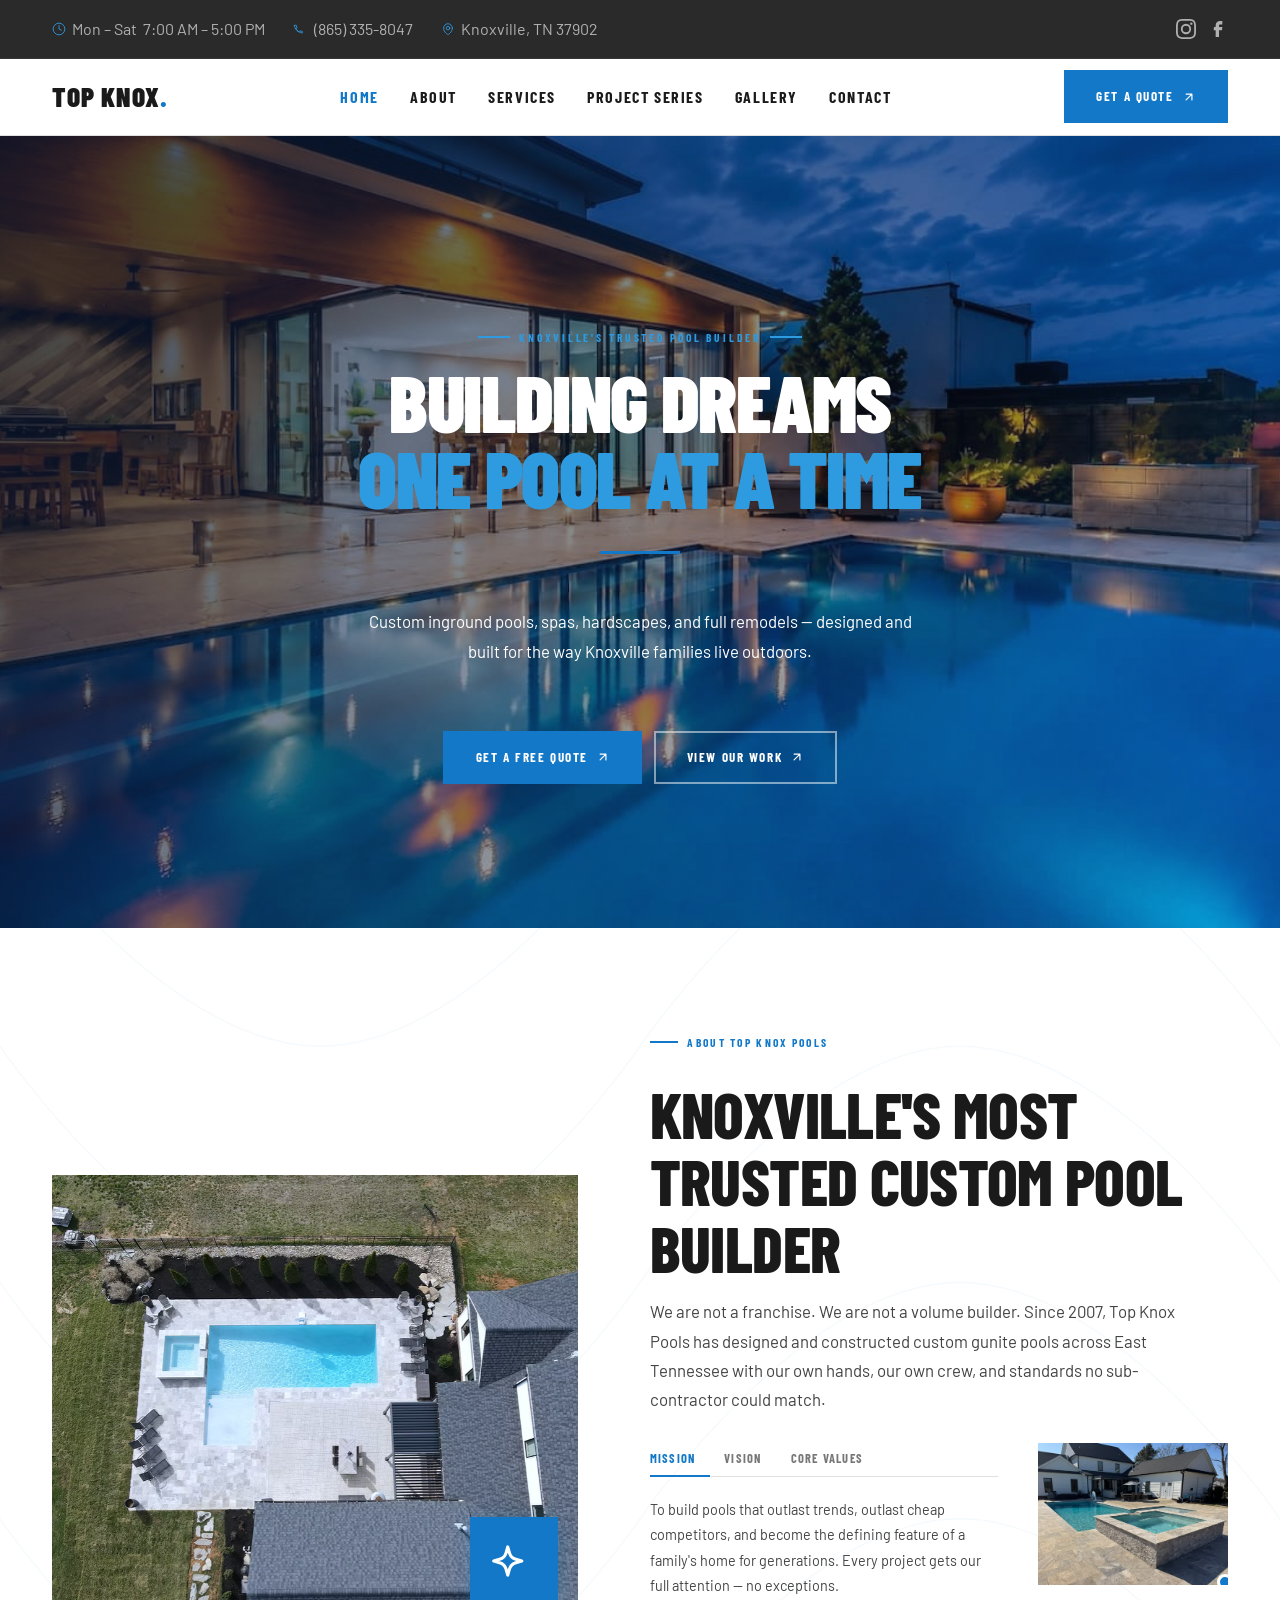
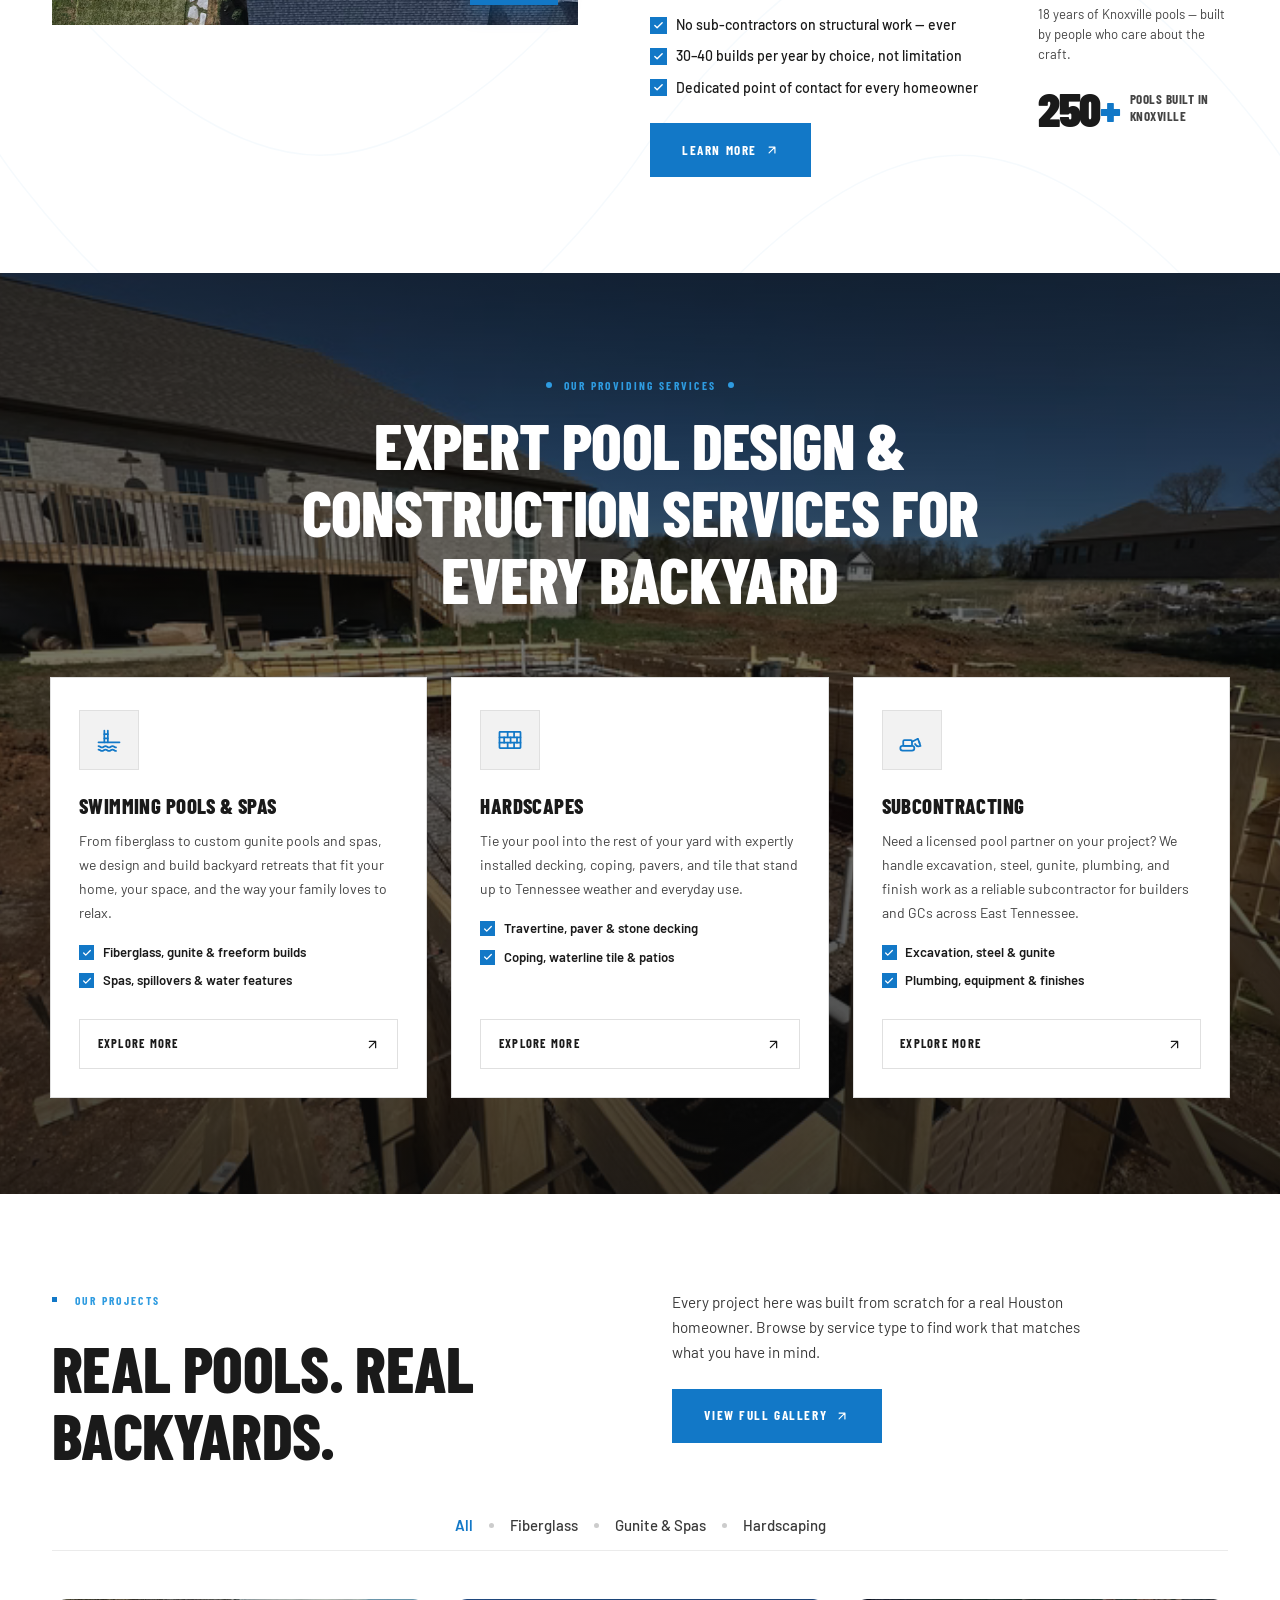
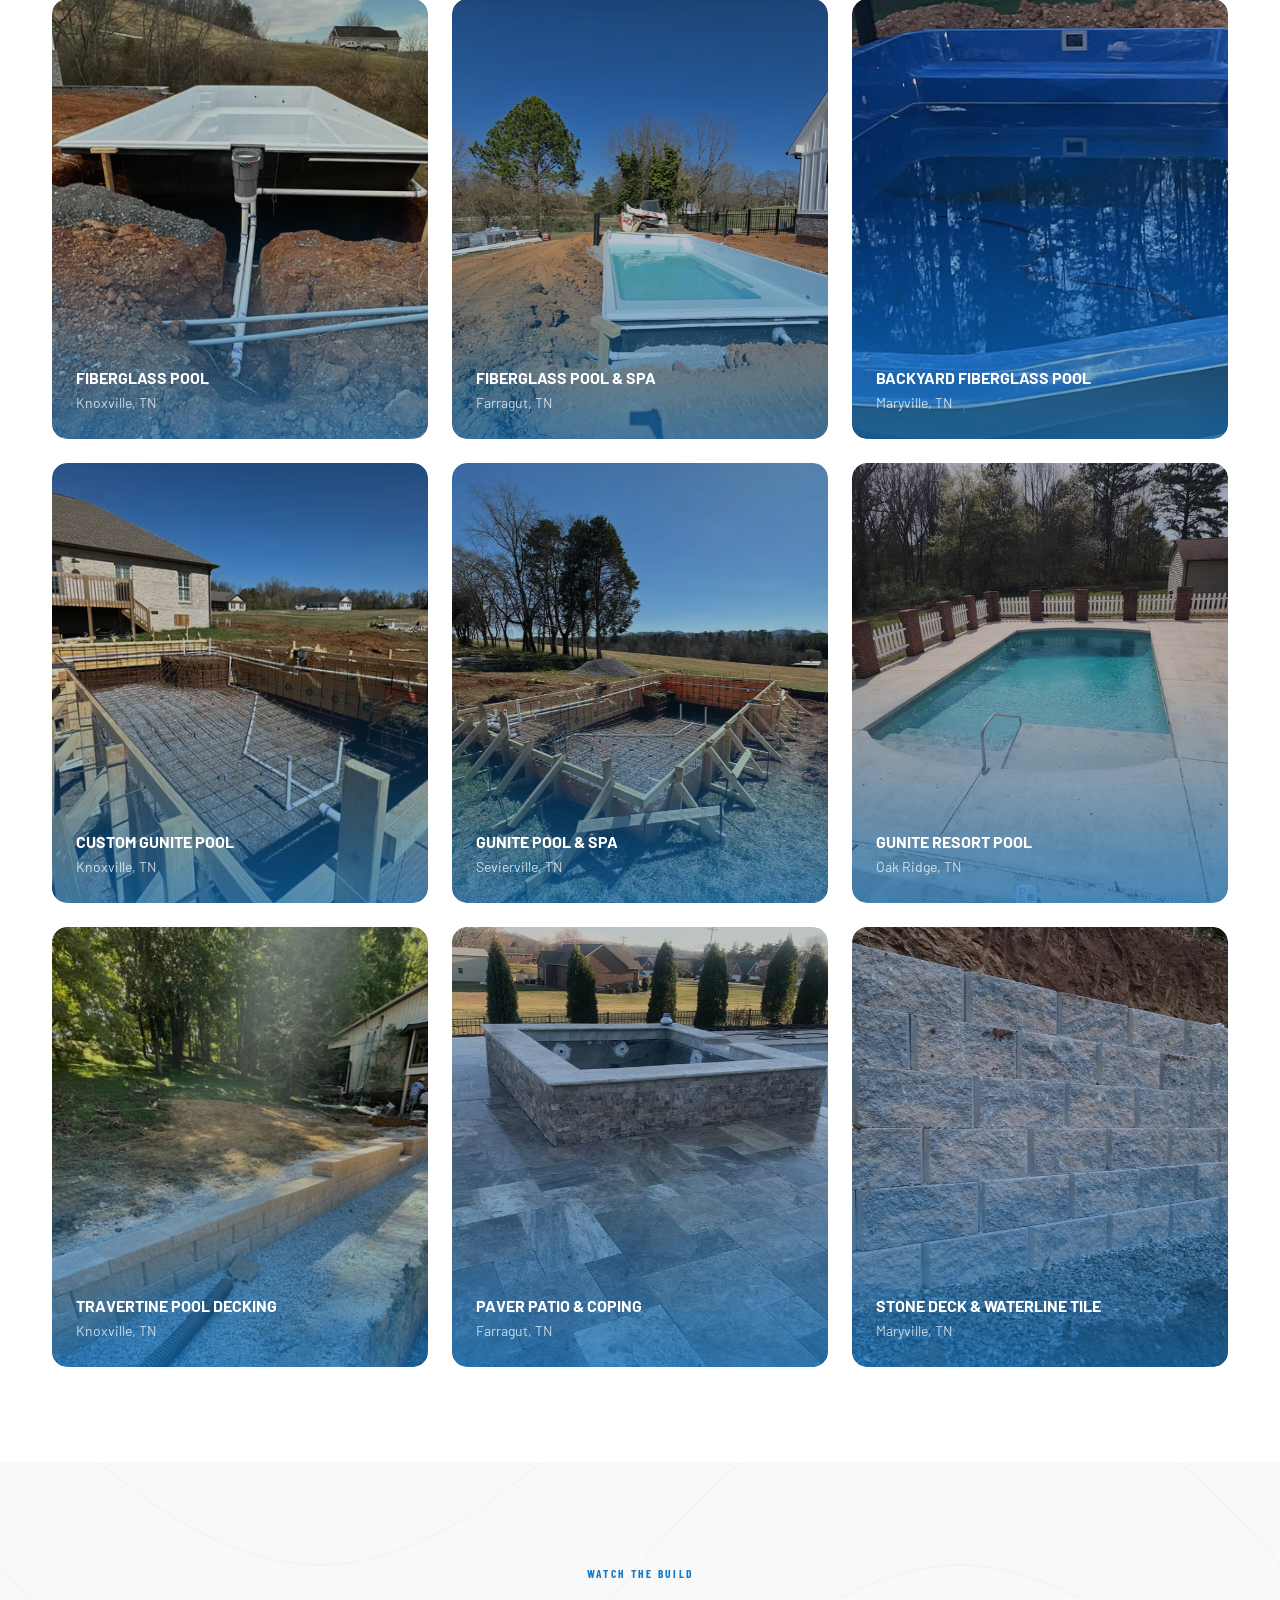
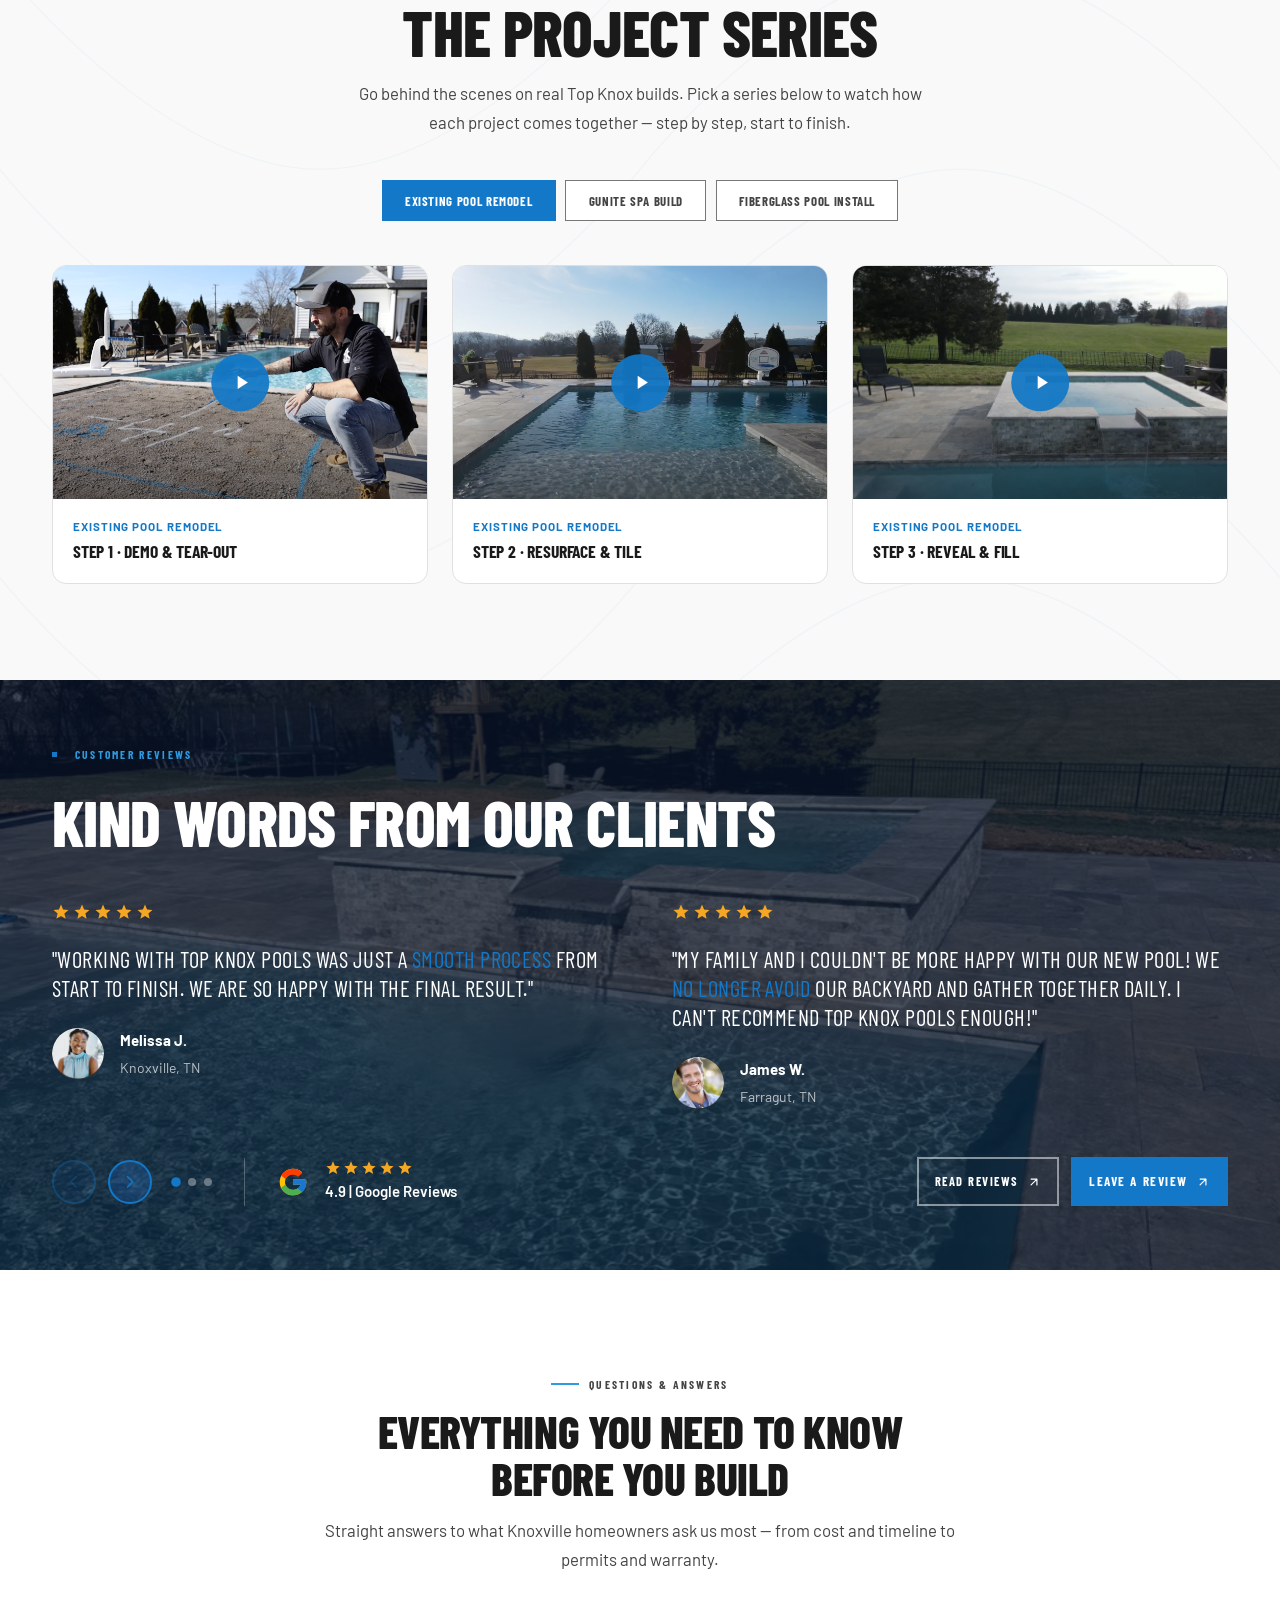
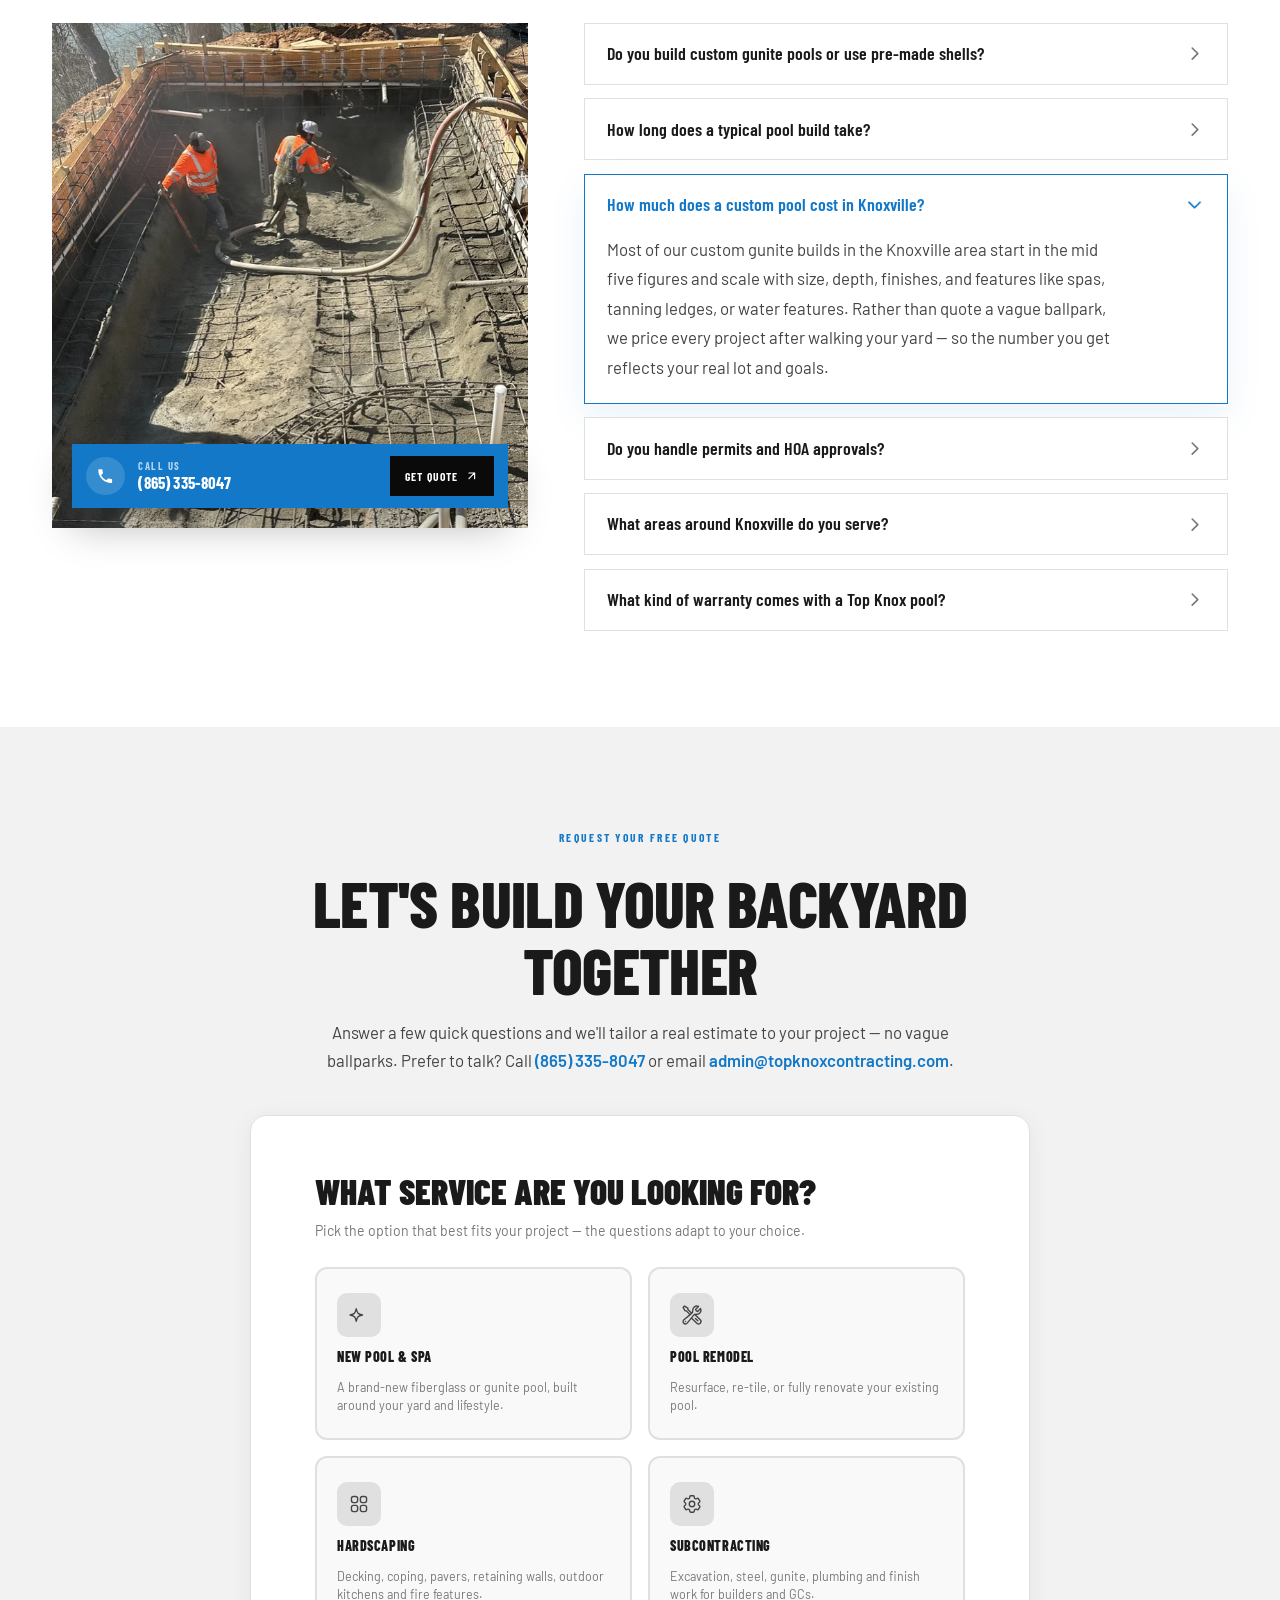
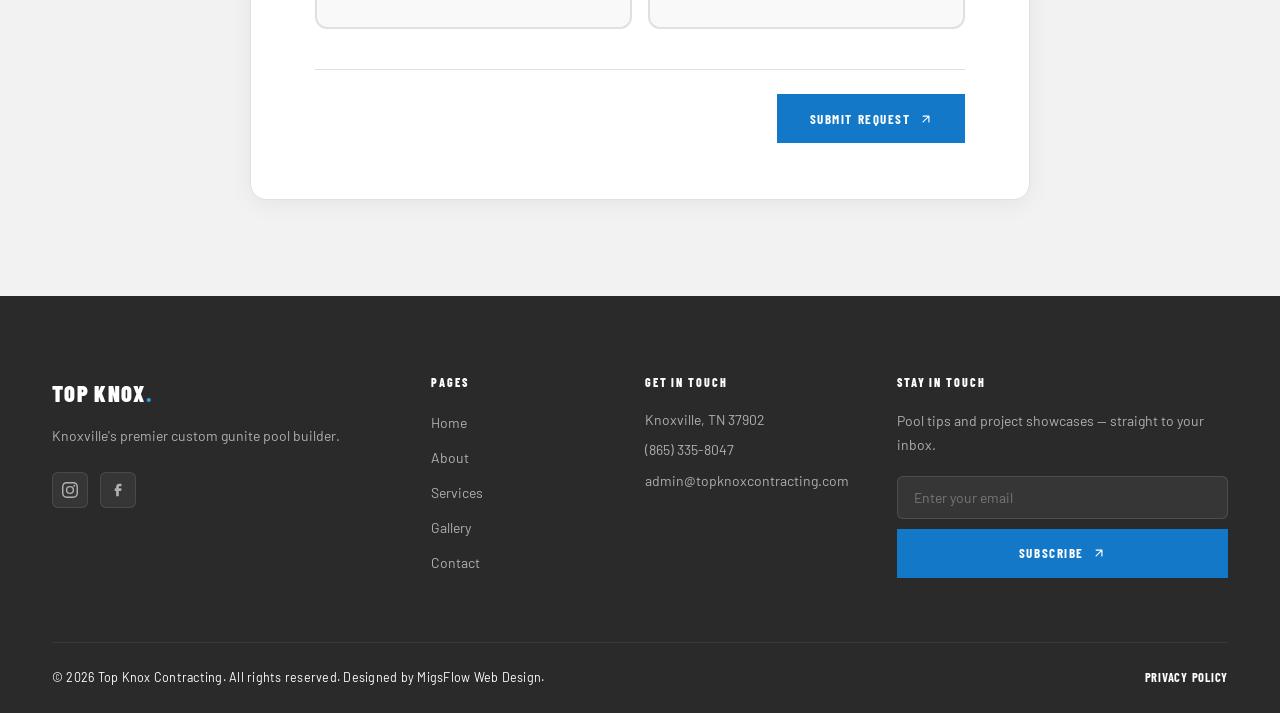
==== index.html @ d7be4d64 "Initial commit" ====
<!DOCTYPE html>
<html lang="en">
<head>
  <meta charset="UTF-8">
  <meta name="viewport" content="width=device-width, initial-scale=1.0">
  <meta name="description" content="Top Knox Pools — Knoxville's premier custom gunite pool builder. 18+ years building luxury custom pools across East Tennessee.">
  <title>Top Knox Pools | Knoxville's Custom Pool Builder</title>

  <!-- Preload critical fonts -->
  <link rel="preconnect" href="https://fonts.googleapis.com">
  <link rel="preconnect" href="https://fonts.gstatic.com" crossorigin>

  <!-- Preload hero background image (above fold — never lazy load) -->
  <link rel="preload" as="image"
        href="images/home/jpg/home-hero-m.jpeg"
        media="(max-width: 767px)">
  <link rel="preload" as="image"
        href="images/home/jpg/home-hero-d.jpeg"
        media="(min-width: 768px)">

  <!-- CSS load order: tokens → components → page styles -->
  <link rel="stylesheet" href="global.css">
  <link rel="stylesheet" href="nav-hero.css">
  <link rel="stylesheet" href="css/graft.css">
  <link rel="stylesheet" href="css/quote.css">
</head>
<body>

  <!-- =====================================================================
     TOPBAR
     Dark grey strip — hours / phone / address / socials
     Hidden on mobile, shown at 1024px+
  ====================================================================== -->
  <div id="topbar">
    <div class="container topbar-inner">

      <div class="topbar-info">

        <!-- Hours -->
        <span class="topbar-item">
          <svg xmlns="http://www.w3.org/2000/svg" fill="none" viewBox="0 0 24 24"
               stroke="currentColor" aria-hidden="true">
            <circle cx="12" cy="12" r="10" stroke-width="1.5"/>
            <path stroke-linecap="round" stroke-linejoin="round"
                  stroke-width="1.5" d="M12 6v6l4 2"/>
          </svg>
          Mon – Sat &nbsp;7:00 AM – 5:00 PM
        </span>

        <!-- Phone -->
        <span class="topbar-item">
          <svg xmlns="http://www.w3.org/2000/svg" fill="none" viewBox="0 0 24 24"
               stroke="currentColor" aria-hidden="true">
            <path stroke-linecap="round" stroke-linejoin="round" stroke-width="1.5"
              d="M2.25 6.338c0-.414.336-.75.75-.75h2.25a.75.75 0 0 1 .743.647l.63 4.2a.75.75 0 0 1-.44.813l-1.27.508a11.25 11.25 0 0 0 5.38 5.38l.508-1.27a.75.75 0 0 1 .814-.44l4.2.63a.75.75 0 0 1 .647.743V18a.75.75 0 0 1-.75.75C9.716 18.75 2.25 11.284 2.25 6.338Z"/>
          </svg>
          <a href="tel:+18653358047">(865) 335-8047</a>
        </span>

        <!-- Address -->
        <span class="topbar-item">
          <svg xmlns="http://www.w3.org/2000/svg" fill="none" viewBox="0 0 24 24"
               stroke="currentColor" aria-hidden="true">
            <path stroke-linecap="round" stroke-linejoin="round" stroke-width="1.5"
              d="M15 10.5a3 3 0 1 1-6 0 3 3 0 0 1 6 0Z"/>
            <path stroke-linecap="round" stroke-linejoin="round" stroke-width="1.5"
              d="M19.5 10.5c0 7.142-7.5 11.25-7.5 11.25S4.5 17.642 4.5 10.5a7.5 7.5 0 1 1 15 0Z"/>
          </svg>
          <a href="https://maps.google.com" target="_blank" rel="noopener">
            Knoxville, TN 37902
          </a>
        </span>

      </div>

      <!-- Social icons -->
      <div class="topbar-social">
        <a href="https://www.instagram.com/topknoxpools/" target="_blank" rel="noopener" aria-label="Instagram">
          <svg xmlns="http://www.w3.org/2000/svg" viewBox="0 0 24 24" fill="currentColor" aria-hidden="true">
            <path d="M12 2.163c3.204 0 3.584.012 4.85.07 3.252.148 4.771 1.691 4.919 4.919.058 1.265.069 1.645.069 4.849 0 3.205-.012 3.584-.069 4.849-.149 3.225-1.664 4.771-4.919 4.919-1.266.058-1.644.07-4.85.07-3.204 0-3.584-.012-4.849-.07-3.26-.149-4.771-1.699-4.919-4.92-.058-1.265-.07-1.644-.07-4.849 0-3.204.013-3.583.07-4.849.149-3.227 1.664-4.771 4.919-4.919 1.266-.057 1.645-.069 4.849-.069zM12 0C8.741 0 8.333.014 7.053.072 2.695.272.273 2.69.073 7.052.014 8.333 0 8.741 0 12c0 3.259.014 3.668.072 4.948.2 4.358 2.618 6.78 6.98 6.98C8.333 23.986 8.741 24 12 24c3.259 0 3.668-.014 4.948-.072 4.354-.2 6.782-2.618 6.979-6.98.059-1.28.073-1.689.073-4.948 0-3.259-.014-3.667-.072-4.947-.196-4.354-2.617-6.78-6.979-6.98C15.668.014 15.259 0 12 0zm0 5.838a6.162 6.162 0 100 12.324 6.162 6.162 0 000-12.324zM12 16a4 4 0 110-8 4 4 0 010 8zm6.406-11.845a1.44 1.44 0 100 2.881 1.44 1.44 0 000-2.881z"/>
          </svg>
        </a>
        <a href="https://www.facebook.com/people/Top-Knox-Pools/61563503467135/" target="_blank" rel="noopener" aria-label="Facebook">
          <svg xmlns="http://www.w3.org/2000/svg" viewBox="0 0 24 24" fill="currentColor" aria-hidden="true">
            <path d="M9.198 21.5h4v-8.01h3.604l.396-3.98h-4V7.5a1 1 0 0 1 1-1h3v-4h-3a5 5 0 0 0-5 5v2.01h-2l-.396 3.98h2.396v8.01Z"/>
          </svg>
        </a>
      </div>

    </div>
  </div>
  <!-- /TOPBAR -->


  <!-- =====================================================================
     NAVBAR
     White background, sticky, dark text, maroon accents
  ====================================================================== -->
  <header id="navbar">
    <div class="container nav-inner">

      <!-- Logo -->
      <a href="#hero" class="nav-logo" aria-label="Top Knox Pools — Home">
        TOP KNOX<span>.</span>
      </a>

      <!-- Desktop nav links -->
      <nav aria-label="Main navigation">
        <ul class="nav-links">

          <li><a href="#hero" class="is-active">Home</a></li>
          <li><a href="#about">About</a></li>
          <li><a href="#services">Services</a></li>
          <li><a href="#project-series">Project Series</a></li>
          <li><a href="html/gallery.html">Gallery</a></li>
          <li><a href="html/contact.html">Contact</a></li>

        </ul>
      </nav>

      <!-- Desktop CTA -->
      <div class="nav-cta">
        <a href="#quote" class="btn-primary">
          Get a Quote
          <svg class="btn-icon" xmlns="http://www.w3.org/2000/svg" fill="none"
               viewBox="0 0 24 24" stroke="currentColor" aria-hidden="true">
            <path stroke-linecap="round" stroke-linejoin="round"
                  stroke-width="2" d="M7 17L17 7M17 7H7M17 7v10"/>
          </svg>
        </a>
      </div>

      <!-- Hamburger (mobile only) -->
      <button class="nav-hamburger" aria-expanded="false"
              aria-label="Open navigation menu" aria-controls="mobile-drawer">
        <span></span>
        <span></span>
        <span></span>
      </button>

      <!-- Mobile dropdown menu -->
      <nav class="nav-drawer" id="mobile-drawer" aria-label="Mobile navigation">
        <ul>
          <li><a href="#hero" class="is-active">Home</a></li>
          <li><a href="#about">About</a></li>
          <li><a href="#services">Services</a></li>
          <li><a href="#project-series">Project Series</a></li>
          <li><a href="html/gallery.html">Gallery</a></li>
          <li><a href="html/contact.html">Contact</a></li>
        </ul>

        <div class="nav-drawer-cta">
          <a href="#quote" class="btn-primary">
            Get a Quote
            <svg class="btn-icon" xmlns="http://www.w3.org/2000/svg" fill="none"
                 viewBox="0 0 24 24" stroke="currentColor" aria-hidden="true">
              <path stroke-linecap="round" stroke-linejoin="round"
                    stroke-width="2" d="M7 17L17 7M17 7H7M17 7v10"/>
            </svg>
          </a>
        </div>

      </nav>

    </div>
  </header>

  <!-- Overlay behind mobile drawer -->
  <div class="nav-overlay" aria-hidden="true"></div>
  <!-- /NAVBAR -->


  <!-- =====================================================================
     HERO SECTION
     Full-width background image, dark overlay
     Eyebrow → H1 → divider → body → buttons → badges
     Service cards floating bottom-right (desktop)
  ====================================================================== -->
  <section id="hero">

    <!-- Background video (muted, autoplay, loop). Swap the src below
         with Top Knox's own video link when ready. -->
    <video
      class="hero-video"
      autoplay muted loop playsinline preload="auto"
      poster="images/home/jpg/home-hero-d.jpeg">
      <!-- ▼▼▼  TOP KNOX HERO VIDEO — swap this one line  ▼▼▼ -->
      <source src="videos/gunite-spa-3.mp4" type="video/mp4">
      <!-- ▲▲▲ -->
    </video>

    <!-- Dark gradient overlay -->
    <div class="hero-overlay" aria-hidden="true"></div>

    <div class="container hero-inner">

      <!-- Centered text + centered buttons -->
      <div class="hero-content reveal fade-up">

        <p class="hero-eyebrow">Knoxville's Trusted Pool Builder</p>

        <h1 class="hero-heading">
          Building Dreams<br>
          <span class="accent">One Pool At A Time</span>
        </h1>

        <div class="hero-divider" aria-hidden="true"></div>

        <p class="hero-body">
          Custom inground pools, spas, hardscapes, and full remodels —
          designed and built for the way Knoxville families live outdoors.
        </p>

        <div class="hero-btns">
          <a href="#quote" class="btn-primary">
            Get a Free Quote
            <svg class="btn-icon" xmlns="http://www.w3.org/2000/svg" fill="none"
                 viewBox="0 0 24 24" stroke="currentColor" aria-hidden="true">
              <path stroke-linecap="round" stroke-linejoin="round"
                    stroke-width="2" d="M7 17L17 7M17 7H7M17 7v10"/>
            </svg>
          </a>
          <a href="#projects" class="btn-ghost-white">
            View Our Work
            <svg class="btn-icon" xmlns="http://www.w3.org/2000/svg" fill="none"
                 viewBox="0 0 24 24" stroke="currentColor" aria-hidden="true">
              <path stroke-linecap="round" stroke-linejoin="round"
                    stroke-width="2" d="M7 17L17 7M17 7H7M17 7v10"/>
            </svg>
          </a>
        </div>

      </div>
      <!-- /hero-content -->

    </div>
    <!-- /hero-inner -->

  </section>
  <!-- /HERO -->


  <!-- =====================================================================
     ABOUT SECTION
     Big image left | right column: eyebrow/h2/body/tab-row
     Tab row: tabs+checklist+btn LEFT | secondary image+stat RIGHT
  ====================================================================== -->
  <section id="about" class="section-padding">

    <!-- Decorative flowing-line background — just the lines, scales with the section -->
    <svg class="wave-lines" xmlns="http://www.w3.org/2000/svg" viewBox="0 0 1000 120" preserveAspectRatio="none" aria-hidden="true">
      <g fill="none">
        <path d="M-500 75c0 0 125-30 250-30S0 75 0 75s125 30 250 30s250-30 250-30s125-30 250-30s250 30 250 30s125 30 250 30s250-30 250-30"/>
        <path d="M-500 45c0 0 125-30 250-30S0 45 0 45s125 30 250 30s250-30 250-30s125-30 250-30s250 30 250 30s125 30 250 30s250-30 250-30"/>
        <path d="M-500 105c0 0 125-30 250-30S0 105 0 105s125 30 250 30s250-30 250-30s125-30 250-30s250 30 250 30s125 30 250 30s250-30 250-30"/>
        <path d="M-500 15c0 0 125-30 250-30S0 15 0 15s125 30 250 30s250-30 250-30s125-30 250-30s250 30 250 30s125 30 250 30s250-30 250-30"/>
        <path d="M-500-15c0 0 125-30 250-30S0-15 0-15s125 30 250 30s250-30 250-30s125-30 250-30s250 30 250 30s125 30 250 30s250-30 250-30"/>
        <path d="M-500 135c0 0 125-30 250-30S0 135 0 135s125 30 250 30s250-30 250-30s125-30 250-30s250 30 250 30s125 30 250 30s250-30 250-30"/>
      </g>
    </svg>

    <div class="container about-inner">

      <!-- ── Left: big image + badge ── -->
      <div class="about-img-col reveal fade-right">
        <picture>
          <source media="(max-width: 767px)"
                  srcset="images/gunite/gunite-img-10.png" type="image/png">
          <source media="(min-width: 768px)"
                  srcset="images/gunite/gunite-img-10.png" type="image/jpeg">
          <img
            class="about-img-main"
            src="images/gunite/gunite-img-10.png"
            alt="Top Knox Pools crew reviewing blueprints on a job site"
            width="600"
            height="450"
            loading="lazy"
            decoding="async">
        </picture>

        <!-- Maroon badge overlay bottom-right -->
        <div class="about-img-badge" aria-hidden="true">
          <svg xmlns="http://www.w3.org/2000/svg" fill="none"
               viewBox="0 0 24 24" stroke="currentColor">
            <path stroke-linecap="round" stroke-linejoin="round" stroke-width="1.5"
              d="M9.813 15.904L9 18.75l-.813-2.846a4.5 4.5 0 00-3.09-3.09L2.25 12l2.846-.813a4.5
              4.5 0 003.09-3.09L9 5.25l.813 2.846a4.5 4.5 0 003.09 3.09L15.75 12l-2.846.813a4.5
              4.5 0 00-3.09 3.09z"/>
          </svg>
        </div>
      </div>

      <!-- ── Right: all content ── -->
      <div class="about-content reveal fade-left">

        <p class="eyebrow">About Top Knox Pools</p>
        <h2>Knoxville's Most Trusted Custom Pool Builder</h2>
        <p>
          We are not a franchise. We are not a volume builder. Since 2007,
          Top Knox Pools has designed and constructed custom gunite pools
          across East Tennessee with our own hands, our own crew, and
          standards no sub-contractor could match.
        </p>

        <!-- ── Tab row: left col = tabs/content/btn | right col = image+stat ── -->
        <div class="about-tab-row">

          <!-- Left: tabs + panel content + button -->
          <div class="about-tab-col">

            <!-- Tab buttons -->
            <div class="about-tabs" role="tablist" aria-label="About sections">
              <button class="about-tab-btn is-active"
                      role="tab" aria-selected="true"
                      aria-controls="tab-mission" id="btn-mission"
                      data-tab="mission">Mission</button>
              <button class="about-tab-btn"
                      role="tab" aria-selected="false"
                      aria-controls="tab-vision" id="btn-vision"
                      data-tab="vision">Vision</button>
              <button class="about-tab-btn"
                      role="tab" aria-selected="false"
                      aria-controls="tab-values" id="btn-values"
                      data-tab="values">Core Values</button>
            </div>

            <!-- Mission panel -->
            <div class="about-tab-panel is-active"
                 id="tab-mission" role="tabpanel" aria-labelledby="btn-mission">
              <p>To build pools that outlast trends, outlast cheap competitors,
                and become the defining feature of a family's home for generations.
                Every project gets our full attention — no exceptions.</p>
              <ul class="about-checklist">
                <li>No sub-contractors on structural work — ever</li>
                <li>30–40 builds per year by choice, not limitation</li>
                <li>Dedicated point of contact for every homeowner</li>
              </ul>
              <a href="#quote" class="btn-primary">
                Learn More
                <svg class="btn-icon" xmlns="http://www.w3.org/2000/svg"
                     fill="none" viewBox="0 0 24 24" stroke="currentColor">
                  <path stroke-linecap="round" stroke-linejoin="round"
                        stroke-width="2" d="M7 17L17 7M17 7H7M17 7v10"/>
                </svg>
              </a>
            </div>

            <!-- Vision panel -->
            <div class="about-tab-panel"
                 id="tab-vision" role="tabpanel" aria-labelledby="btn-vision">
              <p>To be East Tennessee's most respected luxury pool builder —
                not the biggest. We measure success by referrals, not volume.
                A Top Knox pool should speak for itself the moment someone sees it.</p>
              <ul class="about-checklist">
                <li>Premium gunite — built to last 30+ years</li>
                <li>3D design approval before any excavation begins</li>
                <li>Full permit and inspection management, start to finish</li>
              </ul>
              <a href="#quote" class="btn-primary">
                Learn More
                <svg class="btn-icon" xmlns="http://www.w3.org/2000/svg"
                     fill="none" viewBox="0 0 24 24" stroke="currentColor">
                  <path stroke-linecap="round" stroke-linejoin="round"
                        stroke-width="2" d="M7 17L17 7M17 7H7M17 7v10"/>
                </svg>
              </a>
            </div>

            <!-- Core Values panel -->
            <div class="about-tab-panel"
                 id="tab-values" role="tabpanel" aria-labelledby="btn-values">
              <p>Craft over speed. Honesty over sales. Local knowledge over
                corporate playbooks. We hire for character first and skill second —
                because both have to show up on your job site.</p>
              <ul class="about-checklist">
                <li>Radical honesty — we tell you what your site can support</li>
                <li>18 years of Knoxville soil, rock, and climate knowledge</li>
                <li>No pressure, no upselling, no hidden costs</li>
              </ul>
              <a href="#quote" class="btn-primary">
                Learn More
                <svg class="btn-icon" xmlns="http://www.w3.org/2000/svg"
                     fill="none" viewBox="0 0 24 24" stroke="currentColor">
                  <path stroke-linecap="round" stroke-linejoin="round"
                        stroke-width="2" d="M7 17L17 7M17 7H7M17 7v10"/>
                </svg>
              </a>
            </div>

          </div>
          <!-- /about-tab-col -->

          <!-- Right: secondary image + caption + stat -->
          <div class="about-aside-col">

            <div class="about-secondary-img img-zoom">
              <picture>
                <img
                  src="images/gunite/gunite-img-15.png"
                  alt="Top Knox Pools team reviewing plans"
                  width="190"
                  height="145"
                  loading="lazy"
                  decoding="async">
              </picture>
            </div>

            <p class="about-aside-caption">
              18 years of Knoxville pools — built by people who care about the craft.
            </p>

            <div class="about-stat">
              <span class="about-stat-num">250<span>+</span></span>
              <span class="about-stat-label">Pools Built in Knoxville</span>
            </div>

          </div>
          <!-- /about-aside-col -->

        </div>
        <!-- /about-tab-row -->

      </div>
      <!-- /about-content -->

    </div>
  </section>
  <!-- /ABOUT -->


  <!-- =====================================================================
     SERVICES SECTION
     Light grey bg, centered header, 4 cards
     Hover: bg image fades in, icon darkens, button fills maroon
  ====================================================================== -->
  <section id="services" class="section-padding">

    <!-- =========================================================
         BACKGROUND VIDEO
         To use your own video, change ONLY the src below.
           • Local file:  src="videos/services-bg.mp4"
           • Hosted link: src="https://your-cdn.com/services-bg.mp4"
         The poster image shows instantly and stays visible until
         the video loads (or if it fails / is removed), so the
         section never looks broken.
    ========================================================== -->
    <div class="services-bg" aria-hidden="true">
      <video
        class="services-bg-video"
        autoplay muted loop playsinline preload="auto"
        poster="images/gunite/gunite-img-1.png">
        <!-- ▼▼▼  YOUR VIDEO GOES HERE — swap this one line  ▼▼▼ -->
        <source src="videos/services-bg.mp4" type="video/mp4">
        <!-- ▲▲▲  (optional 2nd line for a .webm version)    ▲▲▲ -->
      </video>
      <div class="services-bg-overlay"></div>
    </div>

    <div class="container">

      <!-- Header -->
      <div class="services-header reveal fade-up">
        <p class="eyebrow">Our Providing Services</p>
        <h2>Expert Pool Design &amp; Construction Services For Every Backyard</h2>
      </div>

      <!-- Cards grid -->
      <div class="services-grid services-grid-3">

        <!-- Card 1: Swimming Pools & Spas -->
        <div class="service-card reveal fade-up delay-1">

          <!-- Bg image — fades in on hover -->
          <div class="service-card-bg" aria-hidden="true">
            <picture>
              <img src="images/home/jpg/services-custom-d.jpeg"
                   alt=""
                   width="400" height="500"
                   loading="lazy" decoding="async">
            </picture>
          </div>

          <div class="service-card-inner">
            <!-- Icon: pool + ladder + water -->
            <div class="service-icon-box">
              <svg xmlns="http://www.w3.org/2000/svg" fill="none"
                   viewBox="0 0 24 24" stroke="currentColor"
                   stroke-linecap="round" stroke-linejoin="round" stroke-width="1.5">
                <path d="M8 4v10"/>
                <path d="M11 4v10"/>
                <path d="M8 7h3"/>
                <path d="M8 10.5h3"/>
                <path d="M3 14h18"/>
                <path d="M3 17.2c1.5 0 1.5 1.2 3 1.2s1.5-1.2 3-1.2 1.5 1.2 3 1.2 1.5-1.2 3-1.2 1.5 1.2 3 1.2"/>
                <path d="M3 20.2c1.5 0 1.5 1.2 3 1.2s1.5-1.2 3-1.2 1.5 1.2 3 1.2 1.5-1.2 3-1.2 1.5 1.2 3 1.2"/>
              </svg>
            </div>
            <h3 class="service-card-title">Swimming Pools &amp; Spas</h3>
            <p class="service-card-body">From fiberglass to custom gunite pools and spas, we design and build backyard retreats that fit your home, your space, and the way your family loves to relax.</p>
            <ul class="service-checklist">
              <li>Fiberglass, gunite &amp; freeform builds</li>
              <li>Spas, spillovers &amp; water features</li>
            </ul>
            <a href="#quote" class="service-card-btn">
              Explore More
              <svg xmlns="http://www.w3.org/2000/svg" fill="none"
                   viewBox="0 0 24 24" stroke="currentColor" aria-hidden="true">
                <path stroke-linecap="round" stroke-linejoin="round"
                      stroke-width="2" d="M7 17L17 7M17 7H7M17 7v10"/>
              </svg>
            </a>
          </div>
        </div>

        <!-- Card 2: Hardscapes -->
        <div class="service-card reveal fade-up delay-2">

          <div class="service-card-bg" aria-hidden="true">
            <picture>
              <img src="images/home/jpg/services-renovation-d.jpeg"
                   alt=""
                   width="400" height="500"
                   loading="lazy" decoding="async">
            </picture>
          </div>

          <div class="service-card-inner">
            <!-- Icon: brick wall -->
            <div class="service-icon-box">
              <svg xmlns="http://www.w3.org/2000/svg" fill="none"
                   viewBox="0 0 24 24" stroke="currentColor"
                   stroke-linecap="round" stroke-linejoin="round" stroke-width="1.5">
                <rect x="3" y="5" width="18" height="14" rx="0.5"/>
                <path d="M3 9.7h18"/>
                <path d="M3 14.3h18"/>
                <path d="M10 5v4.7"/>
                <path d="M15.5 5v4.7"/>
                <path d="M7 9.7v4.6"/>
                <path d="M12.5 9.7v4.6"/>
                <path d="M18 9.7v4.6"/>
                <path d="M10 14.3V19"/>
                <path d="M15.5 14.3V19"/>
              </svg>
            </div>
            <h3 class="service-card-title">Hardscapes</h3>
            <p class="service-card-body">Tie your pool into the rest of your yard with expertly installed decking, coping, pavers, and tile that stand up to Tennessee weather and everyday use.</p>
            <ul class="service-checklist">
              <li>Travertine, paver &amp; stone decking</li>
              <li>Coping, waterline tile &amp; patios</li>
            </ul>
            <a href="#quote" class="service-card-btn">
              Explore More
              <svg xmlns="http://www.w3.org/2000/svg" fill="none"
                   viewBox="0 0 24 24" stroke="currentColor" aria-hidden="true">
                <path stroke-linecap="round" stroke-linejoin="round"
                      stroke-width="2" d="M7 17L17 7M17 7H7M17 7v10"/>
              </svg>
            </a>
          </div>
        </div>

        <!-- Card 3: Subcontracting -->
        <div class="service-card reveal fade-up delay-3">

          <div class="service-card-bg" aria-hidden="true">
            <picture>
              <img src="images/home/jpg/services-add-ons-d.jpeg"
                   alt=""
                   width="400" height="500"
                   loading="lazy" decoding="async">
            </picture>
          </div>

          <div class="service-card-inner">
            <!-- Icon: excavator -->
            <div class="service-icon-box">
              <svg xmlns="http://www.w3.org/2000/svg" fill="none"
                   viewBox="0 0 24 24" stroke="currentColor"
                   stroke-linecap="round" stroke-linejoin="round" stroke-width="1.5">
                <rect x="2" y="17" width="12" height="4" rx="2"/>
                <rect x="4.5" y="12" width="7.5" height="5" rx="1"/>
                <path d="M12 13.5l5-2.5"/>
                <path d="M17 11l1.6 3.6"/>
                <path d="M14.6 15.4c1 1.8 2.8 2.3 4.7 1.7l-1.1-3"/>
              </svg>
            </div>
            <h3 class="service-card-title">Subcontracting</h3>
            <p class="service-card-body">Need a licensed pool partner on your project? We handle excavation, steel, gunite, plumbing, and finish work as a reliable subcontractor for builders and GCs across East Tennessee.</p>
            <ul class="service-checklist">
              <li>Excavation, steel &amp; gunite</li>
              <li>Plumbing, equipment &amp; finishes</li>
            </ul>
            <a href="#quote" class="service-card-btn">
              Explore More
              <svg xmlns="http://www.w3.org/2000/svg" fill="none"
                   viewBox="0 0 24 24" stroke="currentColor" aria-hidden="true">
                <path stroke-linecap="round" stroke-linejoin="round"
                      stroke-width="2" d="M7 17L17 7M17 7H7M17 7v10"/>
              </svg>
            </a>
          </div>
        </div>

      </div>
      <!-- /services-grid -->

    </div>
  </section>
  <!-- /SERVICES -->


<!-- ==================================================================
   PROJECTS SECTION
   Two-col header, filter tabs, 3-col image grid with lightbox.
=================================================================== -->
<section id="projects" class="section-padding">
  <div class="container">

    <!-- Header row -->
    <div class="projects-header reveal fade-up">
      <div class="projects-header-left">
        <p class="eyebrow projects-eyebrow">Our Projects</p>
        <h2>Real Pools. Real Backyards.</h2>
      </div>
      <div class="projects-header-right">
        <p class="projects-sub">
          Every project here was built from scratch for a real Houston
          homeowner. Browse by service type to find work that matches
          what you have in mind.
        </p>
        <a href="html/gallery.html" class="btn-primary">
          View Full Gallery
          <svg class="btn-icon" xmlns="http://www.w3.org/2000/svg"
               fill="none" viewBox="0 0 24 24" stroke="currentColor" aria-hidden="true">
            <path stroke-linecap="round" stroke-linejoin="round"
                  stroke-width="2" d="M7 17L17 7M17 7H7M17 7v10"/>
          </svg>
        </a>
      </div>
    </div>

    <!-- Filter tabs -->
    <div class="projects-filters reveal fade-up">
      <button class="filter-btn active" data-filter="all">All</button>
      <span class="filter-dot" aria-hidden="true"></span>
      <button class="filter-btn" data-filter="fiberglass">Fiberglass</button>
      <span class="filter-dot" aria-hidden="true"></span>
      <button class="filter-btn" data-filter="gunite">Gunite &amp; Spas</button>
      <span class="filter-dot" aria-hidden="true"></span>
      <button class="filter-btn" data-filter="hardscaping">Hardscaping</button>
    </div>

    <div class="projects-filter-line"></div>

    <!-- Grid + nav buttons -->
    <div class="projects-grid-wrap">

      <!-- Project cards -->
      <div class="projects-grid" id="projectsGrid">

        <div class="project-card" data-category="fiberglass"
             data-img="images/fiberglass/fiberglass-img-1.png"
             data-title="Fiberglass Pool" data-location="Knoxville, TN">
          <picture>
            <img src="images/fiberglass/fiberglass-img-1.png"
                 alt="Fiberglass pool — Knoxville, TN"
                 width="360" height="440" loading="lazy" decoding="async">
          </picture>
          <div class="project-card-overlay"></div>
          <div class="project-card-info">
            <h4>Fiberglass Pool</h4>
            <p>Knoxville, TN</p>
          </div>
        </div>

        <div class="project-card" data-category="fiberglass"
             data-img="images/fiberglass/fiberglass-img-2.png"
             data-title="Fiberglass Pool &amp; Spa" data-location="Farragut, TN">
          <picture>
            <img src="images/fiberglass/fiberglass-img-2.png"
                 alt="Fiberglass pool and spa — Farragut, TN"
                 width="360" height="440" loading="lazy" decoding="async">
          </picture>
          <div class="project-card-overlay"></div>
          <div class="project-card-info">
            <h4>Fiberglass Pool &amp; Spa</h4>
            <p>Farragut, TN</p>
          </div>
        </div>

        <div class="project-card" data-category="fiberglass"
             data-img="images/fiberglass/fiberglass-img-3.png"
             data-title="Backyard Fiberglass Pool" data-location="Maryville, TN">
          <picture>
            <img src="images/fiberglass/fiberglass-img-3.png"
                 alt="Backyard fiberglass pool — Maryville, TN"
                 width="360" height="440" loading="lazy" decoding="async">
          </picture>
          <div class="project-card-overlay"></div>
          <div class="project-card-info">
            <h4>Backyard Fiberglass Pool</h4>
            <p>Maryville, TN</p>
          </div>
        </div>

        <div class="project-card" data-category="gunite"
             data-img="images/gunite/gunite-img-1.png"
             data-title="Custom Gunite Pool" data-location="Knoxville, TN">
          <picture>
            <img src="images/gunite/gunite-img-1.png"
                 alt="Custom gunite pool — Knoxville, TN"
                 width="360" height="440" loading="lazy" decoding="async">
          </picture>
          <div class="project-card-overlay"></div>
          <div class="project-card-info">
            <h4>Custom Gunite Pool</h4>
            <p>Knoxville, TN</p>
          </div>
        </div>

        <div class="project-card" data-category="gunite"
             data-img="images/gunite/gunite-img-2.png"
             data-title="Gunite Pool &amp; Spa" data-location="Sevierville, TN">
          <picture>
            <img src="images/gunite/gunite-img-2.png"
                 alt="Gunite pool and spa — Sevierville, TN"
                 width="360" height="440" loading="lazy" decoding="async">
          </picture>
          <div class="project-card-overlay"></div>
          <div class="project-card-info">
            <h4>Gunite Pool &amp; Spa</h4>
            <p>Sevierville, TN</p>
          </div>
        </div>

        <div class="project-card" data-category="gunite"
             data-img="images/gunite/gunite-img-3.png"
             data-title="Gunite Resort Pool" data-location="Oak Ridge, TN">
          <picture>
            <img src="images/gunite/gunite-img-3.png"
                 alt="Gunite resort pool — Oak Ridge, TN"
                 width="360" height="440" loading="lazy" decoding="async">
          </picture>
          <div class="project-card-overlay"></div>
          <div class="project-card-info">
            <h4>Gunite Resort Pool</h4>
            <p>Oak Ridge, TN</p>
          </div>
        </div>

        <div class="project-card" data-category="hardscaping"
             data-img="images/hardscaping/hardscaping-img-1.png"
             data-title="Travertine Pool Decking" data-location="Knoxville, TN">
          <picture>
            <img src="images/hardscaping/hardscaping-img-1.png"
                 alt="Travertine pool decking — Knoxville, TN"
                 width="360" height="440" loading="lazy" decoding="async">
          </picture>
          <div class="project-card-overlay"></div>
          <div class="project-card-info">
            <h4>Travertine Pool Decking</h4>
            <p>Knoxville, TN</p>
          </div>
        </div>

        <div class="project-card" data-category="hardscaping"
             data-img="images/hardscaping/hardscaping-img-2.png"
             data-title="Paver Patio &amp; Coping" data-location="Farragut, TN">
          <picture>
            <img src="images/hardscaping/hardscaping-img-2.png"
                 alt="Paver patio and coping — Farragut, TN"
                 width="360" height="440" loading="lazy" decoding="async">
          </picture>
          <div class="project-card-overlay"></div>
          <div class="project-card-info">
            <h4>Paver Patio &amp; Coping</h4>
            <p>Farragut, TN</p>
          </div>
        </div>

        <div class="project-card" data-category="hardscaping"
             data-img="images/hardscaping/hardscaping-img-3.png"
             data-title="Stone Deck &amp; Waterline Tile" data-location="Maryville, TN">
          <picture>
            <img src="images/hardscaping/hardscaping-img-3.png"
                 alt="Stone deck and waterline tile — Maryville, TN"
                 width="360" height="440" loading="lazy" decoding="async">
          </picture>
          <div class="project-card-overlay"></div>
          <div class="project-card-info">
            <h4>Stone Deck &amp; Waterline Tile</h4>
            <p>Maryville, TN</p>
          </div>
        </div>

        </div>
        <!-- /projects-grid -->

            <!-- Prev/Next (mobile only carousel) -->
      <div class="projects-nav">
        <button class="projects-nav-btn" id="projectsPrev" aria-label="Previous project">
          <svg xmlns="http://www.w3.org/2000/svg" fill="none"
               viewBox="0 0 24 24" stroke="currentColor" aria-hidden="true">
            <path stroke-linecap="round" stroke-linejoin="round"
                  stroke-width="2" d="M15 19l-7-7 7-7"/>
          </svg>
        </button>
        <button class="projects-nav-btn" id="projectsNext" aria-label="Next project">
          <svg xmlns="http://www.w3.org/2000/svg" fill="none"
               viewBox="0 0 24 24" stroke="currentColor" aria-hidden="true">
            <path stroke-linecap="round" stroke-linejoin="round"
                  stroke-width="2" d="M9 5l7 7-7 7"/>
          </svg>
        </button>
      </div>

    </div>

  </div>
</section>
<!-- /PROJECTS -->


  <!-- =====================================================================
     LIGHTBOX (gallery)
  ====================================================================== -->
  <div id="lightbox" class="lightbox" role="dialog" aria-modal="true" aria-label="Project image viewer">
    <button class="lightbox-close" id="lightboxClose" aria-label="Close lightbox">
      <svg xmlns="http://www.w3.org/2000/svg" fill="none" viewBox="0 0 24 24" stroke="currentColor" aria-hidden="true">
        <path stroke-linecap="round" stroke-linejoin="round" stroke-width="2" d="M6 18L18 6M6 6l12 12"/>
      </svg>
    </button>
    <div class="lightbox-inner">
      <img id="lightboxImg" src="" alt="" loading="lazy" decoding="async">
      <video id="lightboxVideo" class="lightbox-video" controls playsinline preload="auto"></video>
      <p id="lightboxCaption" class="lightbox-caption"></p>
    </div>
  </div>


  <!-- =====================================================================
     PROJECT SERIES SECTION
     Tabbed video showcase — pick a series, watch the build step by step.
     Cards with no data-video auto-show a "Coming Soon" badge and aren't
     clickable; add a video URL and they become playable in the lightbox.
  ====================================================================== -->
  <section id="project-series" class="section-padding">

    <!-- Decorative flowing-line background — just the lines, scales with the section -->
    <svg class="wave-lines" xmlns="http://www.w3.org/2000/svg" viewBox="0 0 1000 120" preserveAspectRatio="none" aria-hidden="true">
      <g fill="none">
        <path d="M-500 75c0 0 125-30 250-30S0 75 0 75s125 30 250 30s250-30 250-30s125-30 250-30s250 30 250 30s125 30 250 30s250-30 250-30"/>
        <path d="M-500 45c0 0 125-30 250-30S0 45 0 45s125 30 250 30s250-30 250-30s125-30 250-30s250 30 250 30s125 30 250 30s250-30 250-30"/>
        <path d="M-500 105c0 0 125-30 250-30S0 105 0 105s125 30 250 30s250-30 250-30s125-30 250-30s250 30 250 30s125 30 250 30s250-30 250-30"/>
        <path d="M-500 15c0 0 125-30 250-30S0 15 0 15s125 30 250 30s250-30 250-30s125-30 250-30s250 30 250 30s125 30 250 30s250-30 250-30"/>
        <path d="M-500-15c0 0 125-30 250-30S0-15 0-15s125 30 250 30s250-30 250-30s125-30 250-30s250 30 250 30s125 30 250 30s250-30 250-30"/>
        <path d="M-500 135c0 0 125-30 250-30S0 135 0 135s125 30 250 30s250-30 250-30s125-30 250-30s250 30 250 30s125 30 250 30s250-30 250-30"/>
      </g>
    </svg>

    <div class="container">

      <!-- Header -->
      <div class="series-header reveal fade-up">
        <p class="eyebrow series-eyebrow">Watch The Build</p>
        <h2>The Project Series</h2>
        <p class="series-sub">Go behind the scenes on real Top Knox builds. Pick a series below to watch how each project comes together — step by step, start to finish.</p>
      </div>

      <!-- Series tabs -->
      <div class="series-tabs reveal fade-up" role="tablist" aria-label="Choose a project series">
        <button class="series-tab active" data-series="remodel" role="tab" aria-selected="true">Existing Pool Remodel</button>
        <button class="series-tab" data-series="gunite-spa" role="tab" aria-selected="false">Gunite Spa Build</button>
        <button class="series-tab" data-series="fiberglass" role="tab" aria-selected="false">Fiberglass Pool Install</button>
      </div>

      <!-- Video grid -->
      <div class="series-grid" id="seriesGrid">

        <!-- ── EXISTING POOL REMODEL ── -->
        <div class="series-card" data-series="remodel" data-video="videos/remodel-1.mp4"
             data-title="Existing Pool Remodel — Demo &amp; Tear-Out"
             role="button" tabindex="0" aria-label="Play video: Existing Pool Remodel — Demo and Tear-Out">
          <div class="series-card-media">
            <img src="images/overlay-pics/existing-13.png" alt="Existing pool remodel — demo and tear-out" loading="lazy" decoding="async">
            <span class="series-card-badge">Coming Soon</span>
            <span class="series-play" aria-hidden="true"><svg xmlns="http://www.w3.org/2000/svg" viewBox="0 0 24 24" fill="currentColor"><path d="M8 5v14l11-7z"/></svg></span>
          </div>
          <div class="series-card-body">
            <span class="series-card-tag">Existing Pool Remodel</span>
            <h4 class="series-card-title">Step 1 · Demo &amp; Tear-Out</h4>
          </div>
        </div>

        <div class="series-card" data-series="remodel" data-video="videos/remodel-2.mp4"
             data-title="Existing Pool Remodel — Resurface &amp; Tile"
             role="button" tabindex="0" aria-label="Play video: Existing Pool Remodel — Resurface and Tile">
          <div class="series-card-media">
            <img src="images/overlay-pics/existing-46.png" alt="Existing pool remodel — resurface and tile" loading="lazy" decoding="async">
            <span class="series-card-badge">Coming Soon</span>
            <span class="series-play" aria-hidden="true"><svg xmlns="http://www.w3.org/2000/svg" viewBox="0 0 24 24" fill="currentColor"><path d="M8 5v14l11-7z"/></svg></span>
          </div>
          <div class="series-card-body">
            <span class="series-card-tag">Existing Pool Remodel</span>
            <h4 class="series-card-title">Step 2 · Resurface &amp; Tile</h4>
          </div>
        </div>

        <div class="series-card" data-series="remodel" data-video="videos/remodel-3.mp4"
             data-title="Existing Pool Remodel — Reveal &amp; Fill"
             role="button" tabindex="0" aria-label="Play video: Existing Pool Remodel — Reveal and Fill">
          <div class="series-card-media">
            <img src="images/overlay-pics/existing-38.png" alt="Existing pool remodel — reveal and fill" loading="lazy" decoding="async">
            <span class="series-card-badge">Coming Soon</span>
            <span class="series-play" aria-hidden="true"><svg xmlns="http://www.w3.org/2000/svg" viewBox="0 0 24 24" fill="currentColor"><path d="M8 5v14l11-7z"/></svg></span>
          </div>
          <div class="series-card-body">
            <span class="series-card-tag">Existing Pool Remodel</span>
            <h4 class="series-card-title">Step 3 · Reveal &amp; Fill</h4>
          </div>
        </div>

        <!-- ── GUNITE SPA BUILD ── -->
        <div class="series-card" data-series="gunite-spa" data-video="videos/gunite-spa-1.mp4"
             data-title="Gunite Spa Build — Excavation &amp; Steel"
             role="button" tabindex="0" aria-label="Play video: Gunite Spa Build — Excavation and Steel">
          <div class="series-card-media">
            <img src="images/gunite/gunite-img-4.png" alt="Gunite spa build — excavation and steel" loading="lazy" decoding="async">
            <span class="series-card-badge">Coming Soon</span>
            <span class="series-play" aria-hidden="true"><svg xmlns="http://www.w3.org/2000/svg" viewBox="0 0 24 24" fill="currentColor"><path d="M8 5v14l11-7z"/></svg></span>
          </div>
          <div class="series-card-body">
            <span class="series-card-tag">Gunite Spa Build</span>
            <h4 class="series-card-title">Step 1 · Excavation &amp; Steel</h4>
          </div>
        </div>

        <div class="series-card" data-series="gunite-spa" data-video="videos/gunite-spa-2.mp4"
             data-title="Gunite Spa Build — Gunite &amp; Plumbing"
             role="button" tabindex="0" aria-label="Play video: Gunite Spa Build — Gunite and Plumbing">
          <div class="series-card-media">
            <img src="images/gunite/gunite-img-5.png" alt="Gunite spa build — gunite and plumbing" loading="lazy" decoding="async">
            <span class="series-card-badge">Coming Soon</span>
            <span class="series-play" aria-hidden="true"><svg xmlns="http://www.w3.org/2000/svg" viewBox="0 0 24 24" fill="currentColor"><path d="M8 5v14l11-7z"/></svg></span>
          </div>
          <div class="series-card-body">
            <span class="series-card-tag">Gunite Spa Build</span>
            <h4 class="series-card-title">Step 2 · Gunite &amp; Plumbing</h4>
          </div>
        </div>

        <div class="series-card" data-series="gunite-spa" data-video="videos/gunite-spa-3.mp4"
             data-title="Gunite Spa Build — Finish &amp; Startup"
             role="button" tabindex="0" aria-label="Play video: Gunite Spa Build — Finish and Startup">
          <div class="series-card-media">
            <img src="images/gunite/gunite-img-6.png" alt="Gunite spa build — finish and startup" loading="lazy" decoding="async">
            <span class="series-card-badge">Coming Soon</span>
            <span class="series-play" aria-hidden="true"><svg xmlns="http://www.w3.org/2000/svg" viewBox="0 0 24 24" fill="currentColor"><path d="M8 5v14l11-7z"/></svg></span>
          </div>
          <div class="series-card-body">
            <span class="series-card-tag">Gunite Spa Build</span>
            <h4 class="series-card-title">Step 3 · Finish &amp; Startup</h4>
          </div>
        </div>

        <!-- ── FIBERGLASS POOL INSTALL ── -->
        <div class="series-card" data-series="fiberglass" data-video="videos/fiberglass-1.mp4"
             data-title="Fiberglass Pool Install — Site Prep &amp; Dig"
             role="button" tabindex="0" aria-label="Play video: Fiberglass Pool Install — Site Prep and Dig">
          <div class="series-card-media">
            <img src="images/fiberglass/fiberglass-img-4.png" alt="Fiberglass pool install — site prep and dig" loading="lazy" decoding="async">
            <span class="series-card-badge">Coming Soon</span>
            <span class="series-play" aria-hidden="true"><svg xmlns="http://www.w3.org/2000/svg" viewBox="0 0 24 24" fill="currentColor"><path d="M8 5v14l11-7z"/></svg></span>
          </div>
          <div class="series-card-body">
            <span class="series-card-tag">Fiberglass Pool Install</span>
            <h4 class="series-card-title">Step 1 · Site Prep &amp; Dig</h4>
          </div>
        </div>

        <div class="series-card" data-series="fiberglass" data-video="videos/fiberglass-2.mp4"
             data-title="Fiberglass Pool Install — Shell Set &amp; Backfill"
             role="button" tabindex="0" aria-label="Play video: Fiberglass Pool Install — Shell Set and Backfill">
          <div class="series-card-media">
            <img src="images/fiberglass/fiberglass-img-5.png" alt="Fiberglass pool install — shell set and backfill" loading="lazy" decoding="async">
            <span class="series-card-badge">Coming Soon</span>
            <span class="series-play" aria-hidden="true"><svg xmlns="http://www.w3.org/2000/svg" viewBox="0 0 24 24" fill="currentColor"><path d="M8 5v14l11-7z"/></svg></span>
          </div>
          <div class="series-card-body">
            <span class="series-card-tag">Fiberglass Pool Install</span>
            <h4 class="series-card-title">Step 2 · Shell Set &amp; Backfill</h4>
          </div>
        </div>

        <div class="series-card" data-series="fiberglass" data-video=""
             data-title="Fiberglass Pool Install — Decking &amp; Reveal"
             role="button" tabindex="0" aria-label="Play video: Fiberglass Pool Install — Decking and Reveal">
          <div class="series-card-media">
            <img src="images/fiberglass/fiberglass-img-6.png" alt="Fiberglass pool install — decking and reveal" loading="lazy" decoding="async">
            <span class="series-card-badge">Coming Soon</span>
            <span class="series-play" aria-hidden="true"><svg xmlns="http://www.w3.org/2000/svg" viewBox="0 0 24 24" fill="currentColor"><path d="M8 5v14l11-7z"/></svg></span>
          </div>
          <div class="series-card-body">
            <span class="series-card-tag">Fiberglass Pool Install</span>
            <h4 class="series-card-title">Step 3 · Decking &amp; Reveal</h4>
          </div>
        </div>

      </div>
      <!-- /series-grid -->

    </div>
  </section>
  <!-- /PROJECT SERIES -->


  <!-- =====================================================================
     TESTIMONIALS SECTION  (Meridian-style)
  ====================================================================== -->
  <section id="testimonials">

    <picture class="testimonials-bg">
      <source media="(max-width: 600px)" srcset="images/gunite/gunite-img-11.png">
      <source media="(min-width: 601px)" srcset="images/gunite/gunite-img-11.png">
      <img aria-hidden="true" src="images/gunite/gunite-img-11.png" alt=""
           width="1920" height="700" loading="lazy" decoding="async">
    </picture>

    <div class="container testimonials-inner">

      <div class="testimonials-header reveal fade-up">
        <p class="eyebrow testimonials-eyebrow">Customer Reviews</p>
        <h2>Kind Words From Our Clients</h2>
      </div>

      <div class="testimonials-track-wrap">
        <div class="testimonials-track" id="testimonialsTrack">

          <!-- Slide 1 -->
          <div class="testimonials-slide">
            <div class="testimonial-card">
              <div class="testimonial-stars" aria-label="5 out of 5 stars">
                <svg xmlns="http://www.w3.org/2000/svg" viewBox="0 0 24 24" fill="currentColor" aria-hidden="true"><path d="M12 17.27L18.18 21l-1.64-7.03L22 9.24l-7.19-.61L12 2 9.19 8.63 2 9.24l5.46 4.73L5.82 21z"/></svg>
                <svg xmlns="http://www.w3.org/2000/svg" viewBox="0 0 24 24" fill="currentColor" aria-hidden="true"><path d="M12 17.27L18.18 21l-1.64-7.03L22 9.24l-7.19-.61L12 2 9.19 8.63 2 9.24l5.46 4.73L5.82 21z"/></svg>
                <svg xmlns="http://www.w3.org/2000/svg" viewBox="0 0 24 24" fill="currentColor" aria-hidden="true"><path d="M12 17.27L18.18 21l-1.64-7.03L22 9.24l-7.19-.61L12 2 9.19 8.63 2 9.24l5.46 4.73L5.82 21z"/></svg>
                <svg xmlns="http://www.w3.org/2000/svg" viewBox="0 0 24 24" fill="currentColor" aria-hidden="true"><path d="M12 17.27L18.18 21l-1.64-7.03L22 9.24l-7.19-.61L12 2 9.19 8.63 2 9.24l5.46 4.73L5.82 21z"/></svg>
                <svg xmlns="http://www.w3.org/2000/svg" viewBox="0 0 24 24" fill="currentColor" aria-hidden="true"><path d="M12 17.27L18.18 21l-1.64-7.03L22 9.24l-7.19-.61L12 2 9.19 8.63 2 9.24l5.46 4.73L5.82 21z"/></svg>
              </div>
              <blockquote class="testimonial-quote">
                "Working with Top Knox Pools was just a
                <span class="highlight">smooth process</span>
                from start to finish. We are so happy with the final result."
              </blockquote>
              <div class="testimonial-author">
                <img class="testimonial-avatar" src="images/home/testimonial-1.png" alt="Melissa J." width="52" height="52" loading="lazy" decoding="async">
                <div class="testimonial-author-info">
                  <p class="testimonial-name">Melissa J.</p>
                  <p class="testimonial-location">Knoxville, TN</p>
                </div>
              </div>
            </div>

            <div class="testimonial-card">
              <div class="testimonial-stars" aria-label="5 out of 5 stars">
                <svg xmlns="http://www.w3.org/2000/svg" viewBox="0 0 24 24" fill="currentColor" aria-hidden="true"><path d="M12 17.27L18.18 21l-1.64-7.03L22 9.24l-7.19-.61L12 2 9.19 8.63 2 9.24l5.46 4.73L5.82 21z"/></svg>
                <svg xmlns="http://www.w3.org/2000/svg" viewBox="0 0 24 24" fill="currentColor" aria-hidden="true"><path d="M12 17.27L18.18 21l-1.64-7.03L22 9.24l-7.19-.61L12 2 9.19 8.63 2 9.24l5.46 4.73L5.82 21z"/></svg>
                <svg xmlns="http://www.w3.org/2000/svg" viewBox="0 0 24 24" fill="currentColor" aria-hidden="true"><path d="M12 17.27L18.18 21l-1.64-7.03L22 9.24l-7.19-.61L12 2 9.19 8.63 2 9.24l5.46 4.73L5.82 21z"/></svg>
                <svg xmlns="http://www.w3.org/2000/svg" viewBox="0 0 24 24" fill="currentColor" aria-hidden="true"><path d="M12 17.27L18.18 21l-1.64-7.03L22 9.24l-7.19-.61L12 2 9.19 8.63 2 9.24l5.46 4.73L5.82 21z"/></svg>
                <svg xmlns="http://www.w3.org/2000/svg" viewBox="0 0 24 24" fill="currentColor" aria-hidden="true"><path d="M12 17.27L18.18 21l-1.64-7.03L22 9.24l-7.19-.61L12 2 9.19 8.63 2 9.24l5.46 4.73L5.82 21z"/></svg>
              </div>
              <blockquote class="testimonial-quote">
                "My family and I couldn't be more happy with our new pool! We
                <span class="highlight">no longer avoid</span>
                our backyard and gather together daily. I can't recommend
                Top Knox Pools enough!"
              </blockquote>
              <div class="testimonial-author">
                <img class="testimonial-avatar" src="images/home/testimonial-2.png" alt="James W." width="52" height="52" loading="lazy" decoding="async">
                <div class="testimonial-author-info">
                  <p class="testimonial-name">James W.</p>
                  <p class="testimonial-location">Farragut, TN</p>
                </div>
              </div>
            </div>
          </div>

          <!-- Slide 2 -->
          <div class="testimonials-slide">
            <div class="testimonial-card">
              <div class="testimonial-stars" aria-label="5 out of 5 stars">
                <svg xmlns="http://www.w3.org/2000/svg" viewBox="0 0 24 24" fill="currentColor" aria-hidden="true"><path d="M12 17.27L18.18 21l-1.64-7.03L22 9.24l-7.19-.61L12 2 9.19 8.63 2 9.24l5.46 4.73L5.82 21z"/></svg>
                <svg xmlns="http://www.w3.org/2000/svg" viewBox="0 0 24 24" fill="currentColor" aria-hidden="true"><path d="M12 17.27L18.18 21l-1.64-7.03L22 9.24l-7.19-.61L12 2 9.19 8.63 2 9.24l5.46 4.73L5.82 21z"/></svg>
                <svg xmlns="http://www.w3.org/2000/svg" viewBox="0 0 24 24" fill="currentColor" aria-hidden="true"><path d="M12 17.27L18.18 21l-1.64-7.03L22 9.24l-7.19-.61L12 2 9.19 8.63 2 9.24l5.46 4.73L5.82 21z"/></svg>
                <svg xmlns="http://www.w3.org/2000/svg" viewBox="0 0 24 24" fill="currentColor" aria-hidden="true"><path d="M12 17.27L18.18 21l-1.64-7.03L22 9.24l-7.19-.61L12 2 9.19 8.63 2 9.24l5.46 4.73L5.82 21z"/></svg>
                <svg xmlns="http://www.w3.org/2000/svg" viewBox="0 0 24 24" fill="currentColor" aria-hidden="true"><path d="M12 17.27L18.18 21l-1.64-7.03L22 9.24l-7.19-.61L12 2 9.19 8.63 2 9.24l5.46 4.73L5.82 21z"/></svg>
              </div>
              <blockquote class="testimonial-quote">
                "From the first call to the final walkthrough, every step was
                <span class="highlight">handled professionally</span>.
                Our backyard is now the envy of the neighborhood."
              </blockquote>
              <div class="testimonial-author">
                <img class="testimonial-avatar" src="images/home/testimonial-3.png" alt="Marcus R." width="52" height="52" loading="lazy" decoding="async">
                <div class="testimonial-author-info">
                  <p class="testimonial-name">Marcus R.</p>
                  <p class="testimonial-location">Maryville, TN</p>
                </div>
              </div>
            </div>

            <div class="testimonial-card">
              <div class="testimonial-stars" aria-label="5 out of 5 stars">
                <svg xmlns="http://www.w3.org/2000/svg" viewBox="0 0 24 24" fill="currentColor" aria-hidden="true"><path d="M12 17.27L18.18 21l-1.64-7.03L22 9.24l-7.19-.61L12 2 9.19 8.63 2 9.24l5.46 4.73L5.82 21z"/></svg>
                <svg xmlns="http://www.w3.org/2000/svg" viewBox="0 0 24 24" fill="currentColor" aria-hidden="true"><path d="M12 17.27L18.18 21l-1.64-7.03L22 9.24l-7.19-.61L12 2 9.19 8.63 2 9.24l5.46 4.73L5.82 21z"/></svg>
                <svg xmlns="http://www.w3.org/2000/svg" viewBox="0 0 24 24" fill="currentColor" aria-hidden="true"><path d="M12 17.27L18.18 21l-1.64-7.03L22 9.24l-7.19-.61L12 2 9.19 8.63 2 9.24l5.46 4.73L5.82 21z"/></svg>
                <svg xmlns="http://www.w3.org/2000/svg" viewBox="0 0 24 24" fill="currentColor" aria-hidden="true"><path d="M12 17.27L18.18 21l-1.64-7.03L22 9.24l-7.19-.61L12 2 9.19 8.63 2 9.24l5.46 4.73L5.82 21z"/></svg>
                <svg xmlns="http://www.w3.org/2000/svg" viewBox="0 0 24 24" fill="currentColor" aria-hidden="true"><path d="M12 17.27L18.18 21l-1.64-7.03L22 9.24l-7.19-.61L12 2 9.19 8.63 2 9.24l5.46 4.73L5.82 21z"/></svg>
              </div>
              <blockquote class="testimonial-quote">
                "We interviewed three pool builders and Top Knox was the
                <span class="highlight">clear choice</span>.
                The quality of work speaks for itself — worth every penny."
              </blockquote>
              <div class="testimonial-author">
                <img class="testimonial-avatar" src="images/home/testimonial-4.png" alt="Lisa M." width="52" height="52" loading="lazy" decoding="async">
                <div class="testimonial-author-info">
                  <p class="testimonial-name">Lisa M.</p>
                  <p class="testimonial-location">Knoxville, TN</p>
                </div>
              </div>
            </div>
          </div>

          <!-- Slide 3 -->
          <div class="testimonials-slide">
            <div class="testimonial-card">
              <div class="testimonial-stars" aria-label="5 out of 5 stars">
                <svg xmlns="http://www.w3.org/2000/svg" viewBox="0 0 24 24" fill="currentColor" aria-hidden="true"><path d="M12 17.27L18.18 21l-1.64-7.03L22 9.24l-7.19-.61L12 2 9.19 8.63 2 9.24l5.46 4.73L5.82 21z"/></svg>
                <svg xmlns="http://www.w3.org/2000/svg" viewBox="0 0 24 24" fill="currentColor" aria-hidden="true"><path d="M12 17.27L18.18 21l-1.64-7.03L22 9.24l-7.19-.61L12 2 9.19 8.63 2 9.24l5.46 4.73L5.82 21z"/></svg>
                <svg xmlns="http://www.w3.org/2000/svg" viewBox="0 0 24 24" fill="currentColor" aria-hidden="true"><path d="M12 17.27L18.18 21l-1.64-7.03L22 9.24l-7.19-.61L12 2 9.19 8.63 2 9.24l5.46 4.73L5.82 21z"/></svg>
                <svg xmlns="http://www.w3.org/2000/svg" viewBox="0 0 24 24" fill="currentColor" aria-hidden="true"><path d="M12 17.27L18.18 21l-1.64-7.03L22 9.24l-7.19-.61L12 2 9.19 8.63 2 9.24l5.46 4.73L5.82 21z"/></svg>
                <svg xmlns="http://www.w3.org/2000/svg" viewBox="0 0 24 24" fill="currentColor" aria-hidden="true"><path d="M12 17.27L18.18 21l-1.64-7.03L22 9.24l-7.19-.61L12 2 9.19 8.63 2 9.24l5.46 4.73L5.82 21z"/></svg>
              </div>
              <blockquote class="testimonial-quote">
                "The team was on time, on budget, and the communication was
                <span class="highlight">unlike anything</span>
                I've experienced with a contractor. Truly exceptional."
              </blockquote>
              <div class="testimonial-author">
                <img class="testimonial-avatar" src="images/home/testimonial-5.png" alt="James K." width="52" height="52" loading="lazy" decoding="async">
                <div class="testimonial-author-info">
                  <p class="testimonial-name">James K.</p>
                  <p class="testimonial-location">Oak Ridge, TN</p>
                </div>
              </div>
            </div>

            <div class="testimonial-card">
              <div class="testimonial-stars" aria-label="5 out of 5 stars">
                <svg xmlns="http://www.w3.org/2000/svg" viewBox="0 0 24 24" fill="currentColor" aria-hidden="true"><path d="M12 17.27L18.18 21l-1.64-7.03L22 9.24l-7.19-.61L12 2 9.19 8.63 2 9.24l5.46 4.73L5.82 21z"/></svg>
                <svg xmlns="http://www.w3.org/2000/svg" viewBox="0 0 24 24" fill="currentColor" aria-hidden="true"><path d="M12 17.27L18.18 21l-1.64-7.03L22 9.24l-7.19-.61L12 2 9.19 8.63 2 9.24l5.46 4.73L5.82 21z"/></svg>
                <svg xmlns="http://www.w3.org/2000/svg" viewBox="0 0 24 24" fill="currentColor" aria-hidden="true"><path d="M12 17.27L18.18 21l-1.64-7.03L22 9.24l-7.19-.61L12 2 9.19 8.63 2 9.24l5.46 4.73L5.82 21z"/></svg>
                <svg xmlns="http://www.w3.org/2000/svg" viewBox="0 0 24 24" fill="currentColor" aria-hidden="true"><path d="M12 17.27L18.18 21l-1.64-7.03L22 9.24l-7.19-.61L12 2 9.19 8.63 2 9.24l5.46 4.73L5.82 21z"/></svg>
                <svg xmlns="http://www.w3.org/2000/svg" viewBox="0 0 24 24" fill="currentColor" aria-hidden="true"><path d="M12 17.27L18.18 21l-1.64-7.03L22 9.24l-7.19-.61L12 2 9.19 8.63 2 9.24l5.46 4.73L5.82 21z"/></svg>
              </div>
              <blockquote class="testimonial-quote">
                "We couldn't be more thrilled. Our pool is
                <span class="highlight">absolutely stunning</span>
                and the whole experience was stress-free from day one."
              </blockquote>
              <div class="testimonial-author">
                <img class="testimonial-avatar" src="images/home/testimonial-6.png" alt="Sandra P." width="52" height="52" loading="lazy" decoding="async">
                <div class="testimonial-author-info">
                  <p class="testimonial-name">Sandra P.</p>
                  <p class="testimonial-location">Powell, TN</p>
                </div>
              </div>
            </div>
          </div>

        </div>
        <!-- /testimonials-track -->
      </div>

      <!-- Bottom bar -->
      <div class="testimonials-bottom">

        <div class="testimonials-controls">
          <button class="testimonials-btn" id="testimonialsPrev" aria-label="Previous testimonials">
            <svg xmlns="http://www.w3.org/2000/svg" fill="none" viewBox="0 0 24 24" stroke="currentColor" aria-hidden="true">
              <path stroke-linecap="round" stroke-linejoin="round" stroke-width="2" d="M15 19l-7-7 7-7"/>
            </svg>
          </button>
          <button class="testimonials-btn" id="testimonialsNext" aria-label="Next testimonials">
            <svg xmlns="http://www.w3.org/2000/svg" fill="none" viewBox="0 0 24 24" stroke="currentColor" aria-hidden="true">
              <path stroke-linecap="round" stroke-linejoin="round" stroke-width="2" d="M9 5l7 7-7 7"/>
            </svg>
          </button>

          <div class="testimonials-dots" id="testimonialsDots" aria-label="Slide indicators">
            <button class="testimonials-dot active" data-slide="0" aria-label="Slide 1"></button>
            <button class="testimonials-dot" data-slide="1" aria-label="Slide 2"></button>
            <button class="testimonials-dot" data-slide="2" aria-label="Slide 3"></button>
          </div>
        </div>

        <div class="testimonials-divider" aria-hidden="true"></div>

        <div class="testimonials-google">
          <svg class="google-logo-placeholder" xmlns="http://www.w3.org/2000/svg" viewBox="0 0 48 48" width="32" height="32" aria-hidden="true">
            <path fill="#FFC107" d="M43.6 20.5H42V20H24v8h11.3c-1.6 4.7-6.1 8-11.3 8-6.6 0-12-5.4-12-12s5.4-12 12-12c3.1 0 5.9 1.2 8 3.1l5.7-5.7C34.6 6.1 29.6 4 24 4 12.9 4 4 12.9 4 24s8.9 20 20 20 20-8.9 20-20c0-1.3-.1-2.3-.4-3.5z"/>
            <path fill="#FF3D00" d="M6.3 14.7l6.6 4.8C14.7 16 19 13 24 13c3.1 0 5.9 1.2 8 3.1l5.7-5.7C34.6 6.1 29.6 4 24 4 16.3 4 9.7 8.3 6.3 14.7z"/>
            <path fill="#4CAF50" d="M24 44c5.5 0 10.5-2.1 14.3-5.6l-6.6-5.4C29.7 34.5 27 35.5 24 35.5c-5.2 0-9.6-3.3-11.3-7.9l-6.5 5C9.5 39.6 16.2 44 24 44z"/>
            <path fill="#1976D2" d="M43.6 20.5H42V20H24v8h11.3c-.8 2.2-2.2 4.2-4.1 5.6l6.6 5.4C41.4 36.6 44 30.8 44 24c0-1.3-.1-2.3-.4-3.5z"/>
          </svg>
          <div class="testimonials-google-info">
            <div class="testimonials-google-stars" aria-label="4.9 out of 5 stars">
              <svg xmlns="http://www.w3.org/2000/svg" viewBox="0 0 24 24" fill="currentColor" aria-hidden="true"><path d="M12 17.27L18.18 21l-1.64-7.03L22 9.24l-7.19-.61L12 2 9.19 8.63 2 9.24l5.46 4.73L5.82 21z"/></svg>
              <svg xmlns="http://www.w3.org/2000/svg" viewBox="0 0 24 24" fill="currentColor" aria-hidden="true"><path d="M12 17.27L18.18 21l-1.64-7.03L22 9.24l-7.19-.61L12 2 9.19 8.63 2 9.24l5.46 4.73L5.82 21z"/></svg>
              <svg xmlns="http://www.w3.org/2000/svg" viewBox="0 0 24 24" fill="currentColor" aria-hidden="true"><path d="M12 17.27L18.18 21l-1.64-7.03L22 9.24l-7.19-.61L12 2 9.19 8.63 2 9.24l5.46 4.73L5.82 21z"/></svg>
              <svg xmlns="http://www.w3.org/2000/svg" viewBox="0 0 24 24" fill="currentColor" aria-hidden="true"><path d="M12 17.27L18.18 21l-1.64-7.03L22 9.24l-7.19-.61L12 2 9.19 8.63 2 9.24l5.46 4.73L5.82 21z"/></svg>
              <svg xmlns="http://www.w3.org/2000/svg" viewBox="0 0 24 24" fill="currentColor" aria-hidden="true"><path d="M12 17.27L18.18 21l-1.64-7.03L22 9.24l-7.19-.61L12 2 9.19 8.63 2 9.24l5.46 4.73L5.82 21z"/></svg>
            </div>
            <p class="testimonials-google-score">4.9 | Google Reviews</p>
          </div>
        </div>

        <div class="testimonials-ctas">
          <a href="https://google.com" target="_blank" rel="noopener" class="btn-ghost-dark">
            Read Reviews
            <svg class="btn-icon" xmlns="http://www.w3.org/2000/svg" fill="none" viewBox="0 0 24 24" stroke="currentColor" aria-hidden="true">
              <path stroke-linecap="round" stroke-linejoin="round" stroke-width="2" d="M7 17L17 7M17 7H7M17 7v10"/>
            </svg>
          </a>
          <a href="https://google.com" target="_blank" rel="noopener" class="btn-primary">
            Leave a Review
            <svg class="btn-icon" xmlns="http://www.w3.org/2000/svg" fill="none" viewBox="0 0 24 24" stroke="currentColor" aria-hidden="true">
              <path stroke-linecap="round" stroke-linejoin="round" stroke-width="2" d="M7 17L17 7M17 7H7M17 7v10"/>
            </svg>
          </a>
        </div>

      </div>
      <!-- /testimonials-bottom -->

    </div>
  </section>
  <!-- /TESTIMONIALS -->


  <!-- =====================================================================
       FAQ
  ====================================================================== -->
  <section id="faq" class="section-padding">
    <div class="container">

      <!-- Header -->
      <div class="faq-header reveal fade-up">
        <p class="eyebrow">Questions &amp; Answers</p>
        <h2>Everything You Need To Know Before You Build</h2>
        <p>Straight answers to what Knoxville homeowners ask us most — from cost and timeline to permits and warranty.</p>
      </div>

      <div class="faq-layout">

        <!-- ── Left: image + floating call card ── -->
        <div class="faq-media reveal fade-right">
          <img
            class="faq-img"
            src="images/gunite/gunite-img-8.png"
            alt="Top Knox Pools project manager on a East Tennessee job site"
            width="600"
            height="720"
            loading="lazy"
            decoding="async">

          <!-- Floating call-to-action bar -->
          <div class="faq-callout">
            <span class="faq-callout-icon" aria-hidden="true">
              <svg xmlns="http://www.w3.org/2000/svg" viewBox="0 0 24 24" fill="currentColor">
                <path d="M6.62 10.79a15.53 15.53 0 006.59 6.59l2.2-2.2a1 1 0 011.05-.24 11.36 11.36 0 003.55.57 1 1 0 011 1V20a1 1 0 01-1 1A17 17 0 013 4a1 1 0 011-1h3.5a1 1 0 011 1 11.36 11.36 0 00.57 3.55 1 1 0 01-.24 1.05l-2.2 2.19z"/>
              </svg>
            </span>
            <span class="faq-callout-text">
              <span class="faq-callout-label">Call us</span>
              <a href="tel:+18653358047">(865) 335-8047</a>
            </span>
            <a href="#quote" class="faq-callout-btn">
              Get Quote
              <svg xmlns="http://www.w3.org/2000/svg" fill="none" viewBox="0 0 24 24" stroke="currentColor" aria-hidden="true">
                <path stroke-linecap="round" stroke-linejoin="round" stroke-width="2" d="M7 17L17 7M17 7H7M17 7v10"/>
              </svg>
            </a>
          </div>
        </div>

        <!-- ── Right: accordion ── -->
        <div class="faq-accordion reveal fade-left">

          <!-- Item 1 -->
          <div class="faq-item">
            <h3 class="faq-q-wrap">
              <button type="button" class="faq-q" aria-expanded="false" aria-controls="faq-a-1">
                <span>Do you build custom gunite pools or use pre-made shells?</span>
                <svg class="faq-icon" xmlns="http://www.w3.org/2000/svg" fill="none" viewBox="0 0 24 24" stroke="currentColor" aria-hidden="true">
                  <path stroke-linecap="round" stroke-linejoin="round" stroke-width="2" d="M9 5l7 7-7 7"/>
                </svg>
              </button>
            </h3>
            <div class="faq-a" id="faq-a-1" role="region">
              <div class="faq-a-inner">
                <p>Every Top Knox pool is custom-built gunite — engineered and shaped on your property, not dropped in as a pre-formed fiberglass shell. That means we can match any size, depth, or shape your yard and vision call for, with the structural durability gunite is known for in East Tennessee soil.</p>
              </div>
            </div>
          </div>

          <!-- Item 2 -->
          <div class="faq-item">
            <h3 class="faq-q-wrap">
              <button type="button" class="faq-q" aria-expanded="false" aria-controls="faq-a-2">
                <span>How long does a typical pool build take?</span>
                <svg class="faq-icon" xmlns="http://www.w3.org/2000/svg" fill="none" viewBox="0 0 24 24" stroke="currentColor" aria-hidden="true">
                  <path stroke-linecap="round" stroke-linejoin="round" stroke-width="2" d="M9 5l7 7-7 7"/>
                </svg>
              </button>
            </h3>
            <div class="faq-a" id="faq-a-2" role="region">
              <div class="faq-a-inner">
                <p>Most custom gunite projects run 8 to 12 weeks from excavation to first swim, depending on design complexity, weather, and any decking or landscaping work. After your site visit we give you a realistic, milestone-based schedule — and we keep you updated at every phase.</p>
              </div>
            </div>
          </div>

          <!-- Item 3 — open by default -->
          <div class="faq-item is-open">
            <h3 class="faq-q-wrap">
              <button type="button" class="faq-q" aria-expanded="true" aria-controls="faq-a-3">
                <span>How much does a custom pool cost in Knoxville?</span>
                <svg class="faq-icon" xmlns="http://www.w3.org/2000/svg" fill="none" viewBox="0 0 24 24" stroke="currentColor" aria-hidden="true">
                  <path stroke-linecap="round" stroke-linejoin="round" stroke-width="2" d="M9 5l7 7-7 7"/>
                </svg>
              </button>
            </h3>
            <div class="faq-a" id="faq-a-3" role="region">
              <div class="faq-a-inner">
                <p>Most of our custom gunite builds in the Knoxville area start in the mid five figures and scale with size, depth, finishes, and features like spas, tanning ledges, or water features. Rather than quote a vague ballpark, we price every project after walking your yard — so the number you get reflects your real lot and goals.</p>
              </div>
            </div>
          </div>

          <!-- Item 4 -->
          <div class="faq-item">
            <h3 class="faq-q-wrap">
              <button type="button" class="faq-q" aria-expanded="false" aria-controls="faq-a-4">
                <span>Do you handle permits and HOA approvals?</span>
                <svg class="faq-icon" xmlns="http://www.w3.org/2000/svg" fill="none" viewBox="0 0 24 24" stroke="currentColor" aria-hidden="true">
                  <path stroke-linecap="round" stroke-linejoin="round" stroke-width="2" d="M9 5l7 7-7 7"/>
                </svg>
              </button>
            </h3>
            <div class="faq-a" id="faq-a-4" role="region">
              <div class="faq-a-inner">
                <p>Yes. We manage the full permitting process with the City of Knoxville and surrounding municipalities, and we'll prepare the documentation your HOA needs for approval. Handling the paperwork is part of the service — you don't have to chase down a single form.</p>
              </div>
            </div>
          </div>

          <!-- Item 5 -->
          <div class="faq-item">
            <h3 class="faq-q-wrap">
              <button type="button" class="faq-q" aria-expanded="false" aria-controls="faq-a-5">
                <span>What areas around Knoxville do you serve?</span>
                <svg class="faq-icon" xmlns="http://www.w3.org/2000/svg" fill="none" viewBox="0 0 24 24" stroke="currentColor" aria-hidden="true">
                  <path stroke-linecap="round" stroke-linejoin="round" stroke-width="2" d="M9 5l7 7-7 7"/>
                </svg>
              </button>
            </h3>
            <div class="faq-a" id="faq-a-5" role="region">
              <div class="faq-a-inner">
                <p>We build across the greater Knoxville area and East Tennessee — including Farragut, Bearden, West Knoxville, Maryville, Powell, Oak Ridge, and Lenoir City. Not sure if you're in range? Send us your address and we'll confirm right away.</p>
              </div>
            </div>
          </div>

          <!-- Item 6 -->
          <div class="faq-item">
            <h3 class="faq-q-wrap">
              <button type="button" class="faq-q" aria-expanded="false" aria-controls="faq-a-6">
                <span>What kind of warranty comes with a Top Knox pool?</span>
                <svg class="faq-icon" xmlns="http://www.w3.org/2000/svg" fill="none" viewBox="0 0 24 24" stroke="currentColor" aria-hidden="true">
                  <path stroke-linecap="round" stroke-linejoin="round" stroke-width="2" d="M9 5l7 7-7 7"/>
                </svg>
              </button>
            </h3>
            <div class="faq-a" id="faq-a-6" role="region">
              <div class="faq-a-inner">
                <p>Your pool's gunite shell is backed by a structural warranty, and the equipment we install carries the manufacturers' warranties on top of our own workmanship guarantee. Because we build with our own crew, the people standing behind the work are the same people who poured it.</p>
              </div>
            </div>
          </div>

        </div>
        <!-- /faq-accordion -->

      </div>
      <!-- /faq-layout -->
    </div>
  </section>
  <!-- /FAQ -->


  <!-- =====================================================================
       CONTACT
  ====================================================================== -->
  <section id="quote" class="section-padding">
    <div class="container">

      <!-- Header -->
      <div class="quote-home-header reveal fade-up">
        <p class="eyebrow">Request Your Free Quote</p>
        <h2>Let's Build Your Backyard Together</h2>
        <p>Answer a few quick questions and we'll tailor a real estimate to your project — no vague ballparks. Prefer to talk? Call <a href="tel:+18653358047">(865) 335-8047</a> or email <a href="mailto:admin@topknoxcontracting.com">admin@topknoxcontracting.com</a>.</p>
      </div>

      <!-- Progress bar card — hidden on step 0, shown by JS -->
      <div class="quote-progress-card" id="quoteProgressCard">
        <div class="quote-progress-meta">
          <span class="quote-progress-step-label" id="quoteProgressLabel">Step 1</span>
          <span class="quote-progress-pct" id="quoteProgressPct">0%</span>
        </div>
        <div class="quote-progress-track" role="progressbar" aria-valuemin="0" aria-valuemax="100" aria-valuenow="0">
          <div class="quote-progress-fill" id="quoteProgressFill"></div>
        </div>
      </div>

      <!-- Main question card — steps injected by JS (js/quote.js) -->
      <div class="quote-card" id="quoteCard">
        <div id="quoteSteps"></div>

        <!-- Nav buttons -->
        <div class="quote-nav">
          <button class="quote-back" id="quoteBack" type="button" aria-label="Go back">
            <svg xmlns="http://www.w3.org/2000/svg" fill="none" viewBox="0 0 24 24" stroke="currentColor"><path stroke-linecap="round" stroke-linejoin="round" stroke-width="2" d="M15 19l-7-7 7-7"/></svg>
            Back
          </button>
          <button class="btn-primary quote-next" id="quoteNext" type="button">
            Next
            <svg class="btn-icon" xmlns="http://www.w3.org/2000/svg" fill="none" viewBox="0 0 24 24" stroke="currentColor"><path stroke-linecap="round" stroke-linejoin="round" stroke-width="2" d="M9 5l7 7-7 7"/></svg>
          </button>
        </div>
      </div>

      <!-- Success state — hidden until JS reveals it after submit -->
      <div class="quote-success" id="quoteSuccess" style="display:none;">
        <div class="quote-success-icon">
          <svg xmlns="http://www.w3.org/2000/svg" fill="none" viewBox="0 0 24 24" stroke="currentColor"><path stroke-linecap="round" stroke-linejoin="round" stroke-width="2" d="M9 12.75L11.25 15 15 9.75M21 12a9 9 0 11-18 0 9 9 0 0118 0z"/></svg>
        </div>
        <h2>We've Got Your Request!</h2>
        <p>Our team is reviewing your project details. If we're a good fit, we'll reach out within 24 hours to schedule your free site consultation.</p>
        <a href="#hero" class="btn-primary">
          Back to Top
          <svg class="btn-icon" xmlns="http://www.w3.org/2000/svg" fill="none" viewBox="0 0 24 24" stroke="currentColor"><path stroke-linecap="round" stroke-linejoin="round" stroke-width="2" d="M5 15l7-7 7 7"/></svg>
        </a>
      </div>

    </div>
  </section>
  <!-- /QUOTE -->


  <!-- FOOTER -->
  <footer id="footer">
    <div class="container">
      <div class="footer-grid">
        <div class="footer-col footer-brand"><span class="footer-logo-text">TOP KNOX<span>.</span></span><p>Knoxville's premier custom gunite pool builder.</p><div class="footer-social"><a href="https://www.instagram.com/topknoxpools/" target="_blank" rel="noopener" aria-label="Instagram"><svg xmlns="http://www.w3.org/2000/svg" viewBox="0 0 24 24" fill="currentColor"><path d="M12 2.163c3.204 0 3.584.012 4.85.07 3.252.148 4.771 1.691 4.919 4.919.058 1.265.069 1.645.069 4.849 0 3.205-.012 3.584-.069 4.849-.149 3.225-1.664 4.771-4.919 4.919-1.266.058-1.644.07-4.85.07-3.204 0-3.584-.012-4.849-.07-3.26-.149-4.771-1.699-4.919-4.92-.058-1.265-.07-1.644-.07-4.849 0-3.204.013-3.583.07-4.849.149-3.227 1.664-4.771 4.919-4.919 1.266-.057 1.645-.069 4.849-.069zM12 0C8.741 0 8.333.014 7.053.072 2.695.272.273 2.69.073 7.052.014 8.333 0 8.741 0 12c0 3.259.014 3.668.072 4.948.2 4.358 2.618 6.78 6.98 6.98C8.333 23.986 8.741 24 12 24c3.259 0 3.668-.014 4.948-.072 4.354-.2 6.782-2.618 6.979-6.98.059-1.28.073-1.689.073-4.948 0-3.259-.014-3.667-.072-4.947-.196-4.354-2.617-6.78-6.979-6.98C15.668.014 15.259 0 12 0zm0 5.838a6.162 6.162 0 100 12.324 6.162 6.162 0 000-12.324zM12 16a4 4 0 110-8 4 4 0 010 8zm6.406-11.845a1.44 1.44 0 100 2.881 1.44 1.44 0 000-2.881z"/></svg></a><a href="https://www.facebook.com/people/Top-Knox-Pools/61563503467135/" target="_blank" rel="noopener" aria-label="Facebook"><svg xmlns="http://www.w3.org/2000/svg" viewBox="0 0 24 24" fill="currentColor"><path d="M9.198 21.5h4v-8.01h3.604l.396-3.98h-4V7.5a1 1 0 0 1 1-1h3v-4h-3a5 5 0 0 0-5 5v2.01h-2l-.396 3.98h2.396v8.01Z"/></svg></a></div></div>
        <div class="footer-col footer-nav"><h4>Pages</h4><ul><li><a href="#hero">Home</a></li><li><a href="#about">About</a></li><li><a href="#services">Services</a></li><li><a href="html/gallery.html">Gallery</a></li><li><a href="html/contact.html">Contact</a></li></ul></div>
        <div class="footer-col footer-contact"><h4>Get In Touch</h4><address><p>Knoxville, TN 37902</p><a href="tel:+18653358047">(865) 335-8047</a><a href="mailto:admin@topknoxcontracting.com">admin@topknoxcontracting.com</a></address></div>
        <div class="footer-col footer-newsletter"><h4>Stay In Touch</h4><p>Pool tips and project showcases — straight to your inbox.</p><form class="footer-form" action="#" method="POST"><label for="footer-email-q" class="sr-only">Email</label><input type="email" id="footer-email-q" name="email" placeholder="Enter your email" autocomplete="email" required><button type="submit" class="btn-primary">Subscribe <svg class="btn-icon" xmlns="http://www.w3.org/2000/svg" fill="none" viewBox="0 0 24 24" stroke="currentColor"><path stroke-linecap="round" stroke-linejoin="round" stroke-width="2" d="M7 17L17 7M17 7H7M17 7v10"/></svg></button></form></div>
      </div>
      <div class="footer-bottom"><p>&copy; 2026 Top Knox Contracting. All rights reserved. Designed by MigsFlow Web Design.</p><a href="html/privacy-policy.html" class="footer-privacy">Privacy Policy</a></div>
    </div>
  </footer>



  <!-- =====================================================================
     SCRIPTS
  ====================================================================== -->
  <script defer src="main.js"></script>
  <script defer src="js/gallery-filter.js"></script>
  <script defer src="js/quote.js"></script>

</body>
</html>
---- global.css ----
/* ============================================================
   RIDGELINE POOLS v2 — global.css
   White-base design: white backgrounds, dark text, maroon accents
   Mobile-first: base styles = mobile, min-width queries = larger
   ============================================================ */

@import url('https://fonts.googleapis.com/css2?family=Barlow+Condensed:ital,wght@0,300;0,400;0,600;0,700;0,800;0,900;1,400&family=Lora:ital,wght@0,400;0,500;1,400&family=Barlow:wght@300;400;500;600&display=swap');

:root {

  /* ── Brand Colors ── */
  --maroon:       #1278C7;
  --maroon-dk:    #0E5FA0;
  --maroon-lt:    #2E9BE0;
  --black:        #0A0A0A;
  --white:        #FFFFFF;

  /* ── Greys ── */
  --grey-50:      #F9F9F9;
  --grey-100:     #F2F2F2;
  --grey-200:     #E0E0E0;
  --grey-300:     #B0B0B0;
  --grey-400:     #777777;
  --grey-500:     #444444;
  --grey-600:     #2A2A2A;

  /* ── Text ── */
  --text-primary:   #1A1A1A;   /* headings */
  --text-body:      #444444;   /* body copy */
  --text-muted:     #777777;   /* labels, captions */
  --text-white:     #FFFFFF;
  --text-maroon:    #1278C7;

  /* ── Backgrounds ── */
  --bg-white:     #FFFFFF;
  --bg-light:     #F9F9F9;
  --bg-dark:      #111111;
  --bg-maroon:    #1278C7;

  /* ── Typography ── */
  --font-display: 'Barlow Condensed', sans-serif;
  --font-body:    'Barlow', sans-serif;
  --font-serif:   'Lora', serif;

  /* ── Spacing ── */
  --space-xs:   0.25rem;
  --space-sm:   0.5rem;
  --space-md:   1rem;
  --space-lg:   2rem;
  --space-xl:   4rem;
  --space-2xl:  6rem;

  /* ── Transitions ── */
  --transition:       0.25s ease;
  --transition-slow:  0.45s ease;
}

/* ── Reset ── */
*, *::before, *::after {
  box-sizing: border-box;
  margin: 0;
  padding: 0;
}

html {
  scroll-behavior: smooth;
  font-size: 16px;
  /* Clip incidental horizontal overflow (full-bleed sections, carousels,
     absolutely-positioned cards, etc.). This MUST live on <html>, not <body>:
       • On <html> it applies to the viewport's scroller, so the sticky
         navbar keeps sticking to the top — sticky stays intact.
       • On <body> it would make <body> its own (non-scrolling) container and
         break the sticky navbar.
     We use `clip` (widely supported): it stops horizontal scroll WITHOUT
     creating a scroll container, so `position: sticky` keeps working. */
  overflow-x: clip;
}

/* White base — opposite of v1 */
body {
  background-color: var(--bg-white);
  color: var(--text-body);
  font-family: var(--font-body);
  font-weight: 400;
  line-height: 1.6;
  -webkit-font-smoothing: antialiased;
  /* `clip` clips horizontal overflow WITHOUT making <body> a scroll container,
     so the sticky navbar keeps working (unlike `hidden`, which would break it).
     Belt-and-suspenders alongside the same rule on <html> above. */
  overflow-x: clip;
}

img, picture { display: block; max-width: 100%; }
a { color: inherit; text-decoration: none; }
ul { list-style: none; }
button { cursor: pointer; border: none; background: none; font-family: inherit; }

/* ── Layout ── */
.container {
  max-width: 1240px;
  margin: 0 auto;
  width: 100%;
  padding: 0 1.25rem;
}

@media (min-width: 768px) { .container { padding: 0 2rem; } }

.section-padding { padding: 4.5rem 0; }

@media (min-width: 768px)  { .section-padding { padding: 6rem 0; } }


/* ── Typography ── */
h1, h2, h3, h4, h5, h6 {
  font-family: var(--font-display);
  font-weight: 800;
  line-height: 1.05;
  letter-spacing: -0.01em;
  text-transform: uppercase;
  color: var(--text-primary);
}

h1 { font-size: clamp(2.6rem, 9vw, 6.5rem); }
h2 { font-size: clamp(2rem, 5.5vw, 4rem); }
h3 { font-size: clamp(1.5rem, 3.5vw, 2.6rem); }
h4 { font-size: clamp(1.15rem, 2.5vw, 1.8rem); }
h5 { font-size: 1.05rem; }

@media (min-width: 768px) { h5 { font-size: 1.2rem; } }

p {
  font-family: var(--font-body);
  font-weight: 400;
  line-height: 1.75;
  font-size: 0.975rem;
  color: var(--text-body);
}

@media (min-width: 768px) { p { font-size: 1.05rem; } }

/* ── Eyebrow label ── */
.eyebrow {
  font-family: var(--font-display);
  font-weight: 700;
  font-size: 0.72rem;
  letter-spacing: 0.2em;
  text-transform: uppercase;
  color: var(--maroon-lt);
  display: inline-flex;
  align-items: center;
  gap: 0.6rem;
  margin-bottom: 0.75rem;
}

.eyebrow::before {
  content: '';
  display: inline-block;
  width: 1.75rem;
  height: 2px;
  background: var(--maroon-lt);
  flex-shrink: 0;
}

/* ── Screen reader only ── */
.sr-only {
  position: absolute; width: 1px; height: 1px;
  padding: 0; margin: -1px; overflow: hidden;
  clip: rect(0,0,0,0); white-space: nowrap; border: 0;
}

/* ── Image zoom ── */
.img-zoom { overflow: hidden; }
.img-zoom img { transition: transform 0.6s ease; }
.img-zoom:hover img { transform: scale(1.04); }


/* ============================================================
   HERO SECTION FOR ALL WEB PAGES ASIDE FROM HOME PAGE
   ============================================================ */
.page-hero {
  height: 500px;
}


/* ══════════════════════════════════════════════
   FOOTER
   Dark bg, 4-column grid, social icons,
   newsletter form, bottom bar
══════════════════════════════════════════════ */

#footer {
  background: var(--grey-600);
  padding: 5rem 0 0;
}

/* ── 4-column grid ── */
.footer-grid {
  display: grid;
  grid-template-columns: 1fr;
  gap: 2.5rem;
  padding-bottom: 4rem;
  border-bottom: 1px solid rgba(255,255,255,0.07);
}

@media (min-width: 600px) {
  .footer-grid { grid-template-columns: 1fr 1fr; }
}

@media (min-width: 1024px) {
  .footer-grid { grid-template-columns: 2fr 1fr 1fr 2fr; gap: 3rem; }
}

/* ── Shared column styles ── */
.footer-col h4 {
  font-family: var(--font-display);
  font-weight: 800;
  font-size: 0.75rem;
  letter-spacing: 0.16em;
  text-transform: uppercase;
  color: var(--white);
  margin-bottom: 1.25rem;
}

.footer-col p {
  font-size: 0.875rem;
  color: var(--grey-300);
  line-height: 1.7;
}

/* ── Brand column ── */
.footer-logo-text {
  display: inline-block;
  font-family: var(--font-display);
  font-weight: 900;
  font-size: 1.4rem;
  letter-spacing: 0.06em;
  text-transform: uppercase;
  color: var(--white);
  margin-bottom: 0.75rem;
}

.footer-logo-text span { color: var(--maroon-lt); }

.footer-brand p { margin-bottom: 1.5rem; }

/* Social icons */
.footer-social {
  display: flex;
  align-items: center;
  gap: 0.75rem;
}

.footer-social a {
  width: 36px;
  height: 36px;
  background: rgba(255,255,255,0.06);
  border: 1px solid rgba(255,255,255,0.1);
  display: flex;
  align-items: center;
  justify-content: center;
  color: var(--grey-300);
  border-radius: 6px;
  transition: background var(--transition), color var(--transition), border-color var(--transition);
}

.footer-social a:hover {
  background: var(--maroon);
  border-color: var(--maroon);
  color: var(--white);
}

.footer-social a svg { width: 16px; height: 16px; }

/* ── Nav column ── */
.footer-nav ul {
  list-style: none;
  display: flex;
  flex-direction: column;
  gap: 0.6rem;
}

.footer-nav a {
  font-size: 0.875rem;
  color: var(--grey-300);
  transition: color var(--transition);
}

.footer-nav a:hover { color: var(--white); }

/* ── Contact column ── */
.footer-contact address {
  font-style: normal;
  display: flex;
  flex-direction: column;
  gap: 0.5rem;
}

.footer-contact p,
.footer-contact a {
  font-size: 0.875rem;
  color: var(--grey-300);
  line-height: 1.6;
  transition: color var(--transition);
}

.footer-contact a:hover { color: var(--white); }

/* ── Newsletter column ── */
.footer-newsletter p { margin-bottom: 1.25rem; }

.footer-form {
  display: flex;
  flex-direction: column;
  gap: 0.6rem;
}

.footer-form input[type="email"] {
  background: rgba(255,255,255,0.06);
  border: 1px solid rgba(255,255,255,0.12);
  color: var(--white);
  font-family: var(--font-body);
  font-size: 0.875rem;
  padding: 0.75rem 1rem;
  border-radius: 6px;
  outline: none;
  width: 100%;
  transition: border-color var(--transition), background var(--transition);
}

.footer-form input[type="email"]::placeholder { color: var(--grey-400); }

.footer-form input[type="email"]:focus {
  border-color: var(--maroon);
  background: rgba(255,255,255,0.09);
}

.footer-form .btn-primary { width: 100%; justify-content: center; }

/* ── Bottom bar ── */
.footer-bottom {
  padding: 1.5rem 0;
  display: flex;
  flex-direction: column;
  align-items: center;
  gap: 0.6rem;
  text-align: center;
}

@media (min-width: 600px) {
  .footer-bottom {
    flex-direction: row;
    justify-content: space-between;
    text-align: left;
  }
}

.footer-bottom p {
  font-size: 0.78rem;
  color: var(--white);
  letter-spacing: 0.02em;
}

.footer-privacy {
  font-size: 0.78rem;
  color: var(--white);
  letter-spacing: 0.06em;
  text-transform: uppercase;
  font-family: var(--font-display);
  font-weight: 700;
  white-space: nowrap;
  transition: color var(--transition);
}
.footer-privacy:hover { color: var(--white); }

/* ── Scroll to top button ── */
.scroll-top-btn {
  position: fixed;
  bottom: 2rem;
  right: 2rem;
  width: 44px;
  height: 44px;
  background: var(--maroon);
  color: var(--white);
  border: none;
  border-radius: 6px;
  display: flex;
  align-items: center;
  justify-content: center;
  cursor: pointer;
  opacity: 0;
  pointer-events: none;
  transition: opacity var(--transition), background var(--transition), transform var(--transition);
  z-index: 900;
}

.scroll-top-btn.is-visible {
  opacity: 1;
  pointer-events: all;
}

.scroll-top-btn:hover {
  background: var(--maroon-dk);
  transform: translateY(-2px);
}

.scroll-top-btn svg { width: 18px; height: 18px; }
---- nav-hero.css ----
/* ============================================================
   RIDGELINE POOLS v2 — nav-hero.css
   Topbar, Navbar, Hero section
   Mobile-first
   ============================================================ */

/* ══════════════════════════════════════════════
   BUTTONS
══════════════════════════════════════════════ */

/* Primary — maroon fill */
.btn-primary {
  display: inline-flex;
  align-items: center;
  gap: 0.5rem;
  background: var(--maroon);
  color: var(--white);
  font-family: var(--font-display);
  font-weight: 700;
  font-size: 0.78rem;
  letter-spacing: 0.12em;
  text-transform: uppercase;
  padding: 0.85rem 1.6rem;
  border: 2px solid var(--maroon);
  transition: background var(--transition), border-color var(--transition), transform var(--transition);
  white-space: nowrap;
}
.btn-primary:hover {
  background: var(--maroon-dk);
  border-color: var(--maroon-dk);
  transform: translateY(-2px);
}

/* Outline — maroon border, transparent */
.btn-outline-maroon {
  display: inline-flex;
  align-items: center;
  gap: 0.5rem;
  background: transparent;
  color: var(--maroon);
  font-family: var(--font-display);
  font-weight: 700;
  font-size: 0.78rem;
  letter-spacing: 0.12em;
  text-transform: uppercase;
  padding: 0.825rem 1.6rem;
  border: 2px solid var(--maroon);
  transition: background var(--transition), color var(--transition), transform var(--transition);
  white-space: nowrap;
}
.btn-outline-maroon:hover {
  background: var(--maroon);
  color: var(--white);
  transform: translateY(-2px);
}

/* Ghost white — for use over dark/image backgrounds */
.btn-ghost-white {
  display: inline-flex;
  align-items: center;
  gap: 0.5rem;
  background: transparent;
  color: var(--white);
  font-family: var(--font-display);
  font-weight: 700;
  font-size: 0.78rem;
  letter-spacing: 0.12em;
  text-transform: uppercase;
  padding: 0.825rem 1.6rem;
  border: 2px solid rgba(255,255,255,0.5);
  transition: border-color var(--transition), background var(--transition), transform var(--transition);
  white-space: nowrap;
}
.btn-ghost-white:hover {
  border-color: var(--white);
  background: rgba(255,255,255,0.1);
  transform: translateY(-2px);
}

.btn-icon {
  width: 14px;
  height: 14px;
  flex-shrink: 0;
}

@media (min-width: 768px) {
  .btn-primary,
  .btn-outline-maroon,
  .btn-ghost-white {
    font-size: 0.82rem;
    padding: 0.9rem 1.9rem;
  }
}

/* ══════════════════════════════════════════════
   TOPBAR
   Hidden on mobile, shown at 1024px+
══════════════════════════════════════════════ */

#topbar {
  display: none;
  background: var(--grey-600);
  border-bottom: 1px solid rgba(255,255,255,0.06);
}

@media (min-width: 1024px) {
  #topbar { display: block; }
}

.topbar-inner {
  display: flex;
  align-items: center;
  justify-content: space-between;
  padding-top: 1rem;
  padding-bottom: 1rem;
  gap: 1rem;
}

/* Left: info items */
.topbar-info {
  display: flex;
  align-items: center;
  gap: 1.75rem;
}

.topbar-item {
  display: flex;
  align-items: center;
  gap: 0.4rem;
  font-family: var(--font-body);
  font-size: 1rem;
  font-weight: 400;
  color: var(--grey-300);
}
.topbar-item svg {
  width: 14px;
  height: 14px;
  color: var(--maroon-lt);
  flex-shrink: 0;
}
.topbar-item a {
  color: var(--grey-300);
  transition: color var(--transition);
}
.topbar-item a:hover { color: var(--white); }

/* Right: social icons */
.topbar-social {
  display: flex;
  align-items: center;
  gap: 0.75rem;
}
.topbar-social a {
  color: var(--grey-300);
  display: flex;
  align-items: center;
  transition: color var(--transition);
}
.topbar-social a:hover { color: var(--white); }
.topbar-social svg { width: 20px; height: 20px; }

/* ══════════════════════════════════════════════
   NAVBAR
   White background, sticky, dark text
══════════════════════════════════════════════ */

#navbar {
  position: sticky;
  top: 0;
  z-index: 500;
  background: var(--white);
  border-bottom: 1px solid var(--grey-200);
  transition: box-shadow var(--transition);
}

/* Scrolled state — subtle shadow */
#navbar.is-scrolled {
  box-shadow: 0 2px 20px rgba(0,0,0,0.08);
}

.nav-inner {
  display: flex;
  align-items: center;
  justify-content: space-between;
  height: 68px;
  gap: 1rem;
}

@media (min-width: 1024px) {
  .nav-inner { height: 76px; }
}

/* ── Logo ── */
.nav-logo {
  font-family: var(--font-display);
  font-weight: 900;
  font-size: 1.5rem;
  letter-spacing: 0.04em;
  text-transform: uppercase;
  color: var(--text-primary);
  flex-shrink: 0;
  line-height: 1;
}
.nav-logo span { color: var(--maroon); }

@media (min-width: 768px) {
  .nav-logo { font-size: 1.7rem; }
}

/* ── Desktop nav links — hidden on mobile ── */
.nav-links {
  display: none;
}

@media (min-width: 1024px) {
  .nav-links {
    display: flex;
    align-items: center;
    gap: 0.25rem;
    flex: 1;
    justify-content: center;
  }
}

/* Each nav link or dropdown toggle */
.nav-links > li { position: relative; }

.nav-links > li > a,
.nav-drop-toggle {
  display: inline-flex;
  align-items: center;
  gap: 0.3rem;
  font-family: var(--font-display);
  font-weight: 700;
  font-size: 1rem;
  letter-spacing: 0.1em;
  text-transform: uppercase;
  color: var(--text-primary);
  padding: 0.6rem 0.85rem;
  transition: color var(--transition);
  background: none;
  border: none;
  cursor: pointer;
  white-space: nowrap;
}

.nav-links > li > a:hover,
.nav-drop-toggle:hover,
.nav-links > li > a.is-active {
  color: var(--maroon);
}

/* Chevron icon in dropdown toggle */
.nav-chevron {
  width: 14px;
  height: 14px;
  transition: transform var(--transition);
  flex-shrink: 0;
}
.nav-drop-toggle[aria-expanded="true"] .nav-chevron {
  transform: rotate(180deg);
}

/* ── Dropdown menu ── */
.nav-dropdown {
  display: none;
  position: absolute;
  top: 100%;            /* flush under the toggle so hover doesn't break across a gap */
  left: 0;
  min-width: 230px;
  background: var(--white);
  border: 1px solid var(--grey-200);
  border-top: 2px solid var(--maroon);
  box-shadow: 0 8px 32px rgba(0,0,0,0.1);
  z-index: 100;
  padding: 0.5rem 0;
}

/* Open on click (JS sets aria-expanded) … */
.nav-drop-toggle[aria-expanded="true"] + .nav-dropdown {
  display: block;
}

/* … and open on hover / keyboard focus (desktop only) */
@media (min-width: 1024px) {
  .nav-links > li:hover > .nav-dropdown,
  .nav-links > li:focus-within > .nav-dropdown {
    display: block;
  }
  .nav-links > li:hover > .nav-drop-toggle .nav-chevron,
  .nav-links > li:focus-within > .nav-drop-toggle .nav-chevron {
    transform: rotate(180deg);
  }
}

.nav-dropdown li a {
  display: block;
  padding: 0.7rem 1.25rem;
  font-family: var(--font-display);
  font-weight: 600;
  font-size: 0.78rem;
  letter-spacing: 0.08em;
  text-transform: uppercase;
  color: var(--text-primary);
  transition: background var(--transition), color var(--transition), padding-left var(--transition);
}
.nav-dropdown li a:hover {
  background: var(--grey-50);
  color: var(--maroon);
  padding-left: 1.6rem;
}

/* ── Desktop CTA button — hidden on mobile ── */
.nav-cta { display: none; }

@media (min-width: 1024px) {
  .nav-cta {
    display: flex;
    align-items: center;
    gap: 0.75rem;
    flex-shrink: 0;
  }
}

/* Slightly tighter padding on the nav "Log In" so the two buttons fit comfortably */
.nav-login { padding-top: 0.7rem; padding-bottom: 0.7rem; }

/* ── Hamburger — shown on mobile only ── */
.nav-hamburger {
  display: flex;
  flex-direction: column;
  justify-content: center;
  gap: 5px;
  width: 40px;
  height: 40px;
  padding: 6px;
  flex-shrink: 0;
}

@media (min-width: 1024px) {
  .nav-hamburger { display: none; }
}

.nav-hamburger span {
  display: block;
  width: 100%;
  height: 2px;
  background: var(--text-primary);
  border-radius: 2px;
  transition: transform var(--transition), opacity var(--transition);
  transform-origin: center;
}
/* Open state — even, centered X.
   The bars sit 7px apart (2px bar + 5px gap), so slide the top/bottom bars
   to the middle, then rotate ±45° around their centers so they cross cleanly. */
.nav-hamburger[aria-expanded="true"] span:nth-child(1) { transform: translateY(7px) rotate(45deg); }
.nav-hamburger[aria-expanded="true"] span:nth-child(2) { opacity: 0; }
.nav-hamburger[aria-expanded="true"] span:nth-child(3) { transform: translateY(-7px) rotate(-45deg); }

/* ── Mobile menu — drops DOWN from under the navbar (not a full-screen slide) ── */
.nav-drawer {
  position: absolute;        /* anchored to #navbar (the sticky, positioned ancestor) */
  top: 100%;
  left: 0;
  right: 0;
  background: var(--white);
  border-top: 1px solid var(--grey-200);
  box-shadow: 0 16px 30px rgba(0, 0, 0, 0.14);
  z-index: 600;
  padding: 0.5rem 1.25rem 1.5rem;
  display: flex;
  flex-direction: column;
  /* Never cover the whole screen — cap height and scroll if it ever overflows */
  max-height: calc(100dvh - 68px);
  overflow-y: auto;
  /* Closed state */
  opacity: 0;
  visibility: hidden;
  transform: translateY(-10px);
  pointer-events: none;
  transition: opacity 0.26s ease, transform 0.26s ease, visibility 0.26s;
}

.nav-drawer.is-open {
  opacity: 1;
  visibility: visible;
  transform: translateY(0);
  pointer-events: auto;
}

@media (min-width: 1024px) {
  .nav-drawer { display: none !important; }
}

/* Drawer close button */
.nav-drawer-close {
  align-self: flex-end;
  width: 40px;
  height: 40px;
  display: flex;
  align-items: center;
  justify-content: center;
  color: var(--text-primary);
  margin-bottom: 1rem;
  border: 1px solid var(--grey-200);
  flex-shrink: 0;
}
.nav-drawer-close:hover { background: var(--grey-100); }
.nav-drawer-close svg { width: 20px; height: 20px; }

/* Drawer nav list */
.nav-drawer > ul {
  display: flex;
  flex-direction: column;
  gap: 0;
  flex: 1;
}

.nav-drawer > ul > li {
  border-bottom: 1px solid var(--grey-200);
}

.nav-drawer > ul > li > a,
.nav-drawer .nav-drop-toggle {
  display: flex;
  align-items: center;
  justify-content: space-between;
  width: 100%;
  padding: 1rem 0;
  font-family: var(--font-display);
  font-weight: 700;
  font-size: 0.9rem;
  letter-spacing: 0.1em;
  text-transform: uppercase;
  color: var(--text-primary);
  background: none;
  border: none;
  text-align: left;
}

/* Current-page link in the mobile drawer */
.nav-drawer > ul > li > a.is-active { color: var(--maroon); }

/* Drawer sub-menu */
.nav-sub {
  overflow: hidden;
  max-height: 0;
  padding-left: 1rem;
  /* animate open/closed instead of snapping; vertical spacing comes from the
     sub-link padding so there's no leftover gap when collapsed */
  transition: max-height 0.32s ease;
}
.nav-sub.is-open { max-height: 16rem; }

.nav-sub li a {
  display: block;
  padding: 0.55rem 0;
  font-family: var(--font-display);
  font-weight: 600;
  font-size: 0.82rem;
  letter-spacing: 0.08em;
  text-transform: uppercase;
  color: var(--grey-500);
  transition: color var(--transition);
}
.nav-sub li a:hover { color: var(--maroon); }

/* Drawer CTA */
.nav-drawer-cta {
  margin-top: 2rem;
  display: flex;
  flex-direction: column;
  gap: 0.75rem;
}
.nav-drawer-cta .btn-primary,
.nav-drawer-cta .btn-outline-maroon {
  justify-content: center;
  width: 100%;
}

/* Dim scrim behind the dropdown (tap to close).
   z-index sits BELOW #navbar (500) so the menu — which lives inside the
   navbar — always paints above the scrim and stays clickable. No blur. */
.nav-overlay {
  display: none;
  position: fixed;
  inset: 0;
  background: rgba(0, 0, 0, 0.35);
  z-index: 480;
}
.nav-overlay.is-active { display: block; }

@media (min-width: 1024px) {
  .nav-overlay { display: none !important; }
}

/* ══════════════════════════════════════════════
   HERO SECTION
   Full-width background image, dark overlay
   Content positioned left-bottom, service cards right
══════════════════════════════════════════════ */

#hero {
  position: relative;
  overflow: hidden;
  /* Full viewport minus topbar + navbar */
  min-height: 520px;
  max-height: 900px;
  display: flex;
  align-items: flex-end;
}

/* On stacked layouts (tablet / phone) the text + pricing card together can be
   taller than the capped height. Let the hero grow to fit so the top of the
   content is never clipped, and add breathing room below the navbar. */
@media (max-width: 1023px) {
  #hero {
    max-height: none;
    align-items: stretch;
  }
  .hero-inner {
    padding-top: 2.5rem;
  }
}

/* Background image */
.hero-bg {
  position: absolute;
  inset: 0;
  z-index: 0;
}
.hero-bg img {
  width: 100%;
  height: 100%;
  object-fit: cover;
  object-position: center top;
  display: block;
}

/* Dark gradient overlay — heavier on left for text legibility */
.hero-overlay {
  position: absolute;
  inset: 0;
  z-index: 1;
  /* Angled dark-navy wash with a soft brand-blue glow in the lower-right —
     adds depth/flair while keeping the footage and centered text readable. */
  background: linear-gradient(
    125deg,
    rgba(9, 22, 45, 0.82) 0%,
    rgba(11, 35, 66, 0.52) 38%,
    rgba(10, 20, 40, 0.34) 62%,
    rgba(18, 120, 199, 0.30) 100%
  );
}

/* Additional bottom gradient for mobile */
@media (max-width: 767px) {
  .hero-overlay {
    background: linear-gradient(
      to top,
      rgba(10, 10, 10, 0.794) 0%,
      rgba(0, 0, 0, 0.764) 50%,
      rgba(8, 40, 70, 0.6) 100%
    );
  }
}

/* Inner layout */
.hero-inner {
  position: relative;
  z-index: 2;
  width: 100%;
  padding-bottom: 3rem;
  display: flex;
  flex-direction: column;
  gap: 2rem;
  margin: 2rem;
}

@media (min-width: 815px) {
  .hero-inner {
    flex-direction: row;
    align-items: center;
    margin: 0;
  }
}


@media (min-width: 1024px) {
  .hero-inner {
    flex-direction: row;
    align-items: flex-end;
    justify-content: space-between;
    gap: 3rem;
  }
}

/* ── Left: text content ── */
.hero-content { max-width: 600px; }

.hero-eyebrow {
  font-family: var(--font-display);
  font-weight: 700;
  font-size: 0.72rem;
  letter-spacing: 0.25em;
  text-transform: uppercase;
  color: var(--maroon-lt);
  display: flex;
  align-items: center;
  gap: 0.6rem;
  margin-bottom: 1rem;

}
.hero-eyebrow::before {
  content: '';
  display: inline-block;
  width: 2rem;
  height: 2px;
  background: var(--maroon-lt);
  flex-shrink: 0;
}

.hero-heading {
  font-family: var(--font-display);
  font-weight: 900;
  font-size: clamp(2.8rem, 9vw, 5rem);
  line-height: 0.95;
  text-transform: uppercase;
  letter-spacing: -0.02em;
  color: var(--white);
  margin-bottom: 1rem;
}

/* Maroon accent word */
.hero-heading .accent { color: var(--maroon-lt); }

/* Divider line under heading — matches Brickz */
.hero-divider {
  width: 80px;
  height: 3px;
  background: var(--maroon);
  margin: 1.25rem 0;
}

.hero-body {
  color: var(--white);
  font-size: 0.95rem;
  line-height: 1.8;
  max-width: 460px;
  margin-bottom: 2rem;
}

@media (min-width: 768px) {
  .hero-body { font-size: 1.05rem; }
}

/* Hero CTA buttons */
.hero-btns {
  display: flex;
  flex-wrap: wrap;
  gap: 0.75rem;
}

/* Pricing note under buttons */
.hero-pricing-note {
  display: flex;
  flex-wrap: wrap;
  gap: 0.75rem;
  margin-top: 1.25rem;
}
.hero-badge {
  display: inline-flex;
  align-items: center;
  gap: 0.4rem;
  font-family: var(--font-display);
  font-size: 0.72rem;
  font-weight: 600;
  letter-spacing: 0.1em;
  text-transform: uppercase;
  color: var(--white);
  border: 1px solid rgba(255, 255, 255, 0.366);
  padding: 0.4rem 0.75rem;
}
.hero-badge svg { width: 13px; height: 13px; color: var(--maroon-lt); flex-shrink: 0; }

/* ── Right: service cards — Brickz-style numbered list ── */
.hero-cards {
  display: flex;
  flex-direction: column;
  gap: 1px;
  flex-shrink: 0;
  width: 100%;
  max-width: 360px;   /* keep the pricing card the same size on phone / tablet / desktop */
}

@media (min-width: 1024px) {
  .hero-cards {
    width: 360px;
  }
}

/* ── Hero pricing card (sits at the top of the right column) ── */
.hero-price-card {
  position: relative;
  background: #ffffff;
  border-radius: 10px;
  padding: 1.75rem 1.5rem;
  box-shadow: 0 14px 44px rgba(0, 0, 0, 0.30);
  overflow: hidden;
}
.hero-price-card::before {
  content: '';
  position: absolute;
  top: 0; left: 0; right: 0;
  height: 6px;
  background: var(--maroon);
}
.hero-price-card__badge {
  display: inline-block;
  font-family: var(--font-display);
  font-weight: 700;
  font-size: 0.66rem;
  letter-spacing: 0.16em;
  text-transform: uppercase;
  color: var(--maroon);
  background: var(--grey-100);
  padding: 0.35rem 0.85rem;
  border-radius: 100px;
  margin-bottom: 0.9rem;
}
.hero-price-card__label {
  font-family: var(--font-display);
  font-weight: 600;
  font-size: 0.82rem;
  letter-spacing: 0.04em;
  text-transform: uppercase;
  color: var(--text-muted);
  margin-bottom: 0.15rem;
}
.hero-price-card__amount {
  font-family: var(--font-display);
  font-weight: 900;
  font-size: clamp(3rem, 4.2vw, 3.8rem);
  line-height: 1;
  color: var(--text-primary);
  letter-spacing: -0.02em;
  margin-bottom: 0.7rem;
}
.hero-price-card__amount .dollar {
  font-size: 0.5em;
  vertical-align: top;
  color: var(--maroon);
  margin-right: 2px;
}
.hero-price-card__range {
  font-size: 0.85rem;
  line-height: 1.55;
  color: var(--text-body);
  padding-bottom: 1rem;
  margin-bottom: 1rem;
  border-bottom: 1px solid var(--grey-200);
}
.hero-price-card__range strong { color: var(--maroon); }
.hero-price-card__list {
  display: flex;
  flex-direction: column;
  gap: 0.55rem;
  margin-bottom: 1.25rem;
}
.hero-price-card__list li {
  display: flex;
  align-items: center;
  gap: 0.55rem;
  font-size: 0.85rem;
  color: var(--text-body);
}
.hero-price-card__list svg { width: 17px; height: 17px; color: var(--maroon-lt); flex-shrink: 0; }
.hero-price-card__cta { width: 100%; justify-content: center; }

.hero-card-item {
  display: flex;
  align-items: center;
  gap: 1rem;
  background: rgba(255,255,255,0.06);
  backdrop-filter: blur(8px);
  -webkit-backdrop-filter: blur(8px);
  border: 1px solid rgba(255,255,255,0.1);
  padding: 1rem 1.25rem;
  cursor: pointer;
  transition: background var(--transition), border-color var(--transition);
}
.hero-card-item:hover {
  background: rgba(18,120,199,0.55);
  border-color: rgba(18,120,199,0.7);
}

.hero-card-num {
  font-family: var(--font-display);
  font-weight: 900;
  font-size: 0.78rem;
  letter-spacing: 0.12em;
  color: var(--maroon-lt);
  flex-shrink: 0;
}

.hero-card-label {
  font-family: var(--font-display);
  font-weight: 700;
  font-size: 0.85rem;
  letter-spacing: 0.08em;
  text-transform: uppercase;
  color: var(--white);
  line-height: 1.2;
}

.hero-card-arrow {
  margin-left: auto;
  width: 20px;
  height: 20px;
  color: rgba(255,255,255,0.3);
  flex-shrink: 0;
  transition: color var(--transition), transform var(--transition);
}
.hero-card-item:hover .hero-card-arrow {
  color: var(--white);
  transform: translate(3px, -3px);
}

/* ══════════════════════════════════════════════
   SCROLL REVEAL ANIMATIONS
══════════════════════════════════════════════ */

.reveal {
  opacity: 0;
  transition: opacity 0.6s ease, transform 0.6s ease;
}
.reveal.fade-up    { transform: translateY(24px); }
.reveal.fade-right { transform: translateX(-24px); }
.reveal.fade-left  { transform: translateX(24px); }

.reveal.is-visible {
  opacity: 1;
  transform: none;
}

.delay-1 { transition-delay: 0.1s; }
.delay-2 { transition-delay: 0.2s; }
.delay-3 { transition-delay: 0.3s; }
.delay-4 { transition-delay: 0.4s; }
.delay-5 { transition-delay: 0.5s; }

/* ══════════════════════════════════════════════
   ABOUT SECTION
   Layout:
   - Mobile: full stacked column
   - 1024px+: two main columns (big image LEFT | content RIGHT)
   - Inside right column at 768px+:
       tabs/text/checklist/btn LEFT
       secondary image + stat RIGHT  ← Brickz pattern
══════════════════════════════════════════════ */

#about {
  background: var(--bg-white);
  overflow: hidden;
}

/* Outer wrapper — big image left, all content right */
.about-inner {
  display: flex;
  flex-direction: column;
  gap: 2.5rem;
}

@media (min-width: 1024px) {
  .about-inner {
    display: grid;
    grid-template-columns: 1fr 1.1fr;
    gap: 4.5rem;
    align-items: center;
  }
}

/* ── Big image column (left) ── */
.about-img-col {
  position: relative;
  flex-shrink: 0;
}

.about-img-main {
  width: 100%;
  aspect-ratio: 4/3;
  object-fit: cover;
  object-position: center;
  display: block;
}

@media (min-width: 1024px) {
  .about-img-main { aspect-ratio: 3/4; }
}

/* Maroon badge bottom-right of big image */
.about-img-badge {
  position: absolute;
  bottom: 1.25rem;
  right: 1.25rem;
  width: 72px;
  height: 72px;
  background: var(--maroon);
  display: flex;
  align-items: center;
  justify-content: center;
  box-shadow: 0 4px 20px rgba(18,120,199,0.35);
}
@media (min-width: 768px) {
  .about-img-badge { width: 88px; height: 88px; }
}
.about-img-badge svg { width: 40px; height: 40px; color: var(--white); }
@media (min-width: 768px) {
  .about-img-badge svg { width: 50px; height: 50px; }
}


.about-content .eyebrow { color: var(--maroon); }
.about-content .eyebrow::before { background: var(--maroon); }

.about-content h2 {
  color: var(--text-primary);
  margin-bottom: 1rem;
}

.about-content > p {
  color: var(--text-body);
  margin-bottom: 1.75rem;
  max-width: 560px;
}

/* ── Tab row: tabs+content LEFT, image+stat RIGHT ──
   Mobile: stacked
   768px+: side by side
*/
.about-tab-row {
  display: flex;
  flex-direction: column;
  gap: 2rem;
}

@media (min-width: 768px) {
  .about-tab-row {
    flex-direction: row;
    align-items: flex-start;
    gap: 2.5rem;
  }
}

/* Left half of tab row */
.about-tab-col {
  flex: 1;
  min-width: 0; /* prevent overflow */
}

/* Right half of tab row — secondary image + stat */
.about-aside-col {
  display: flex;
  flex-direction: column;
  gap: 1.25rem;
  flex-shrink: 0;
  width: 100%;
}

@media (min-width: 768px) {
  .about-aside-col {
    width: 190px;
  }
}

/* ── Tab nav buttons ── */
.about-tabs {
  display: flex;
  align-items: flex-end;
  gap: 0;
  border-bottom: 1px solid var(--grey-200);
  margin-bottom: 1.25rem;
}

.about-tab-btn {
  font-family: var(--font-display);
  font-weight: 700;
  font-size: 0.78rem;
  letter-spacing: 0.1em;
  text-transform: uppercase;
  color: var(--grey-400);
  background: none;
  border: none;
  border-bottom: 2px solid transparent;
  padding: 0.5rem 0.9rem 0.65rem;
  cursor: pointer;
  transition: color var(--transition), border-color var(--transition);
  margin-bottom: -1px;
  white-space: nowrap;
}
.about-tab-btn:first-child { padding-left: 0; }
.about-tab-btn:hover { color: var(--text-primary); }
.about-tab-btn.is-active {
  color: var(--maroon);
  border-bottom-color: var(--maroon);
}

/* fadeUp keyframe for tab panel transitions */
@keyframes fadeUp {
  from {
    opacity: 0;
    transform: translateY(12px);
  }
  to {
    opacity: 1;
    transform: translateY(0);
  }
}

/* ── Tab panels ── */
.about-tab-panel { display: none; }
.about-tab-panel.is-active {
  display: block;
  animation: fadeUp 0.4s cubic-bezier(0.22, 1, 0.36, 1) forwards;
}

.about-tab-panel p {
  color: var(--text-body);
  font-size: 0.9rem;
  margin-bottom: 1rem;
}

/* Checklist */
.about-checklist {
  display: flex;
  flex-direction: column;
  gap: 0.55rem;
  margin-bottom: 1.5rem;
}

.about-checklist li {
  display: flex;
  align-items: center;
  gap: 0.6rem;
  font-family: var(--font-body);
  font-weight: 500;
  font-size: 0.88rem;
  color: var(--text-primary);
}

/* Maroon square checkmark */
.about-checklist li::before {
  content: '';
  display: inline-block;
  width: 17px;
  height: 17px;
  flex-shrink: 0;
  background-image: url("data:image/svg+xml,%3Csvg xmlns='http://www.w3.org/2000/svg' viewBox='0 0 24 24' fill='none' stroke='white' stroke-width='3' stroke-linecap='round' stroke-linejoin='round'%3E%3Cpath d='M20 6L9 17l-5-5'/%3E%3C/svg%3E");
  background-color: var(--maroon);
  background-size: 11px;
  background-repeat: no-repeat;
  background-position: center;
}

/* ── Secondary image (right aside) ── */
.about-secondary-img {
  position: relative;
  width: 100%;
  aspect-ratio: 4/3;
  overflow: hidden;
}

.about-secondary-img img {
  width: 100%;
  height: 100%;
  object-fit: cover;
  display: block;
  transition: transform 0.5s ease;
}
.about-secondary-img:hover img { transform: scale(1.06); }

/* Maroon dot accent bottom-right */
.about-secondary-img::after {
  content: '';
  position: absolute;
  bottom: -5px;
  right: -5px;
  width: 16px;
  height: 16px;
  background: var(--maroon);
  border-radius: 50%;
  border: 3px solid var(--white);
}

/* Caption under secondary image */
.about-aside-caption {
  font-size: 0.82rem;
  color: var(--text-body);
  line-height: 1.5;
}

/* Stat block under caption */
.about-stat {
  display: flex;
  align-items: center;
  gap: 0.65rem;
}

.about-stat-num {
  font-family: var(--font-display);
  font-weight: 900;
  font-size: clamp(2.2rem, 4.5vw, 3rem);
  color: var(--text-primary);
  line-height: 1;
  letter-spacing: -0.03em;
  flex-shrink: 0;
}
.about-stat-num span { color: var(--maroon); }

.about-stat-label {
  font-family: var(--font-display);
  font-weight: 700;
  font-size: 0.82rem;
  letter-spacing: 0.04em;
  text-transform: uppercase;
  color: var(--grey-500);
  line-height: 1.3;
}

/* ══════════════════════════════════════════════
   SERVICES SECTION
   Light grey bg, centered header, 4-card grid
   Hover: bg image fades in, button fills, icon darkens
   Mobile: 1 col → 768px: 2 col → 1024px: 4 col
══════════════════════════════════════════════ */

#services {
  position: relative;
  overflow: hidden;
  isolation: isolate;          /* keep the video behind, content above */
  background: var(--grey-600); /* fallback shown before/without video  */
}

/* ─────────────────────────────────────────────────────────────
   SIMPLE ICON SERVICES (Top Knox) — light section, 3 line icons
   Overrides the dark video-card variant above via #id.class.
   ───────────────────────────────────────────────────────────── */
#services.services-simple {
  background: var(--grey-100);
}
.services-simple .services-header {
  max-width: 760px;
  margin-inline: auto;
}
.services-simple .services-header h2 {
  color: var(--text-primary);
  margin-bottom: 1.25rem;
}
.services-simple .services-intro {
  color: var(--text-body);
  font-size: 1.05rem;
  line-height: 1.7;
  max-width: 680px;
  margin: 0 auto;
}
.services-icons {
  display: grid;
  grid-template-columns: 1fr;
  gap: 2.75rem;
  margin-top: 3rem;
  max-width: 900px;
  margin-inline: auto;
}
@media (min-width: 700px) {
  .services-icons {
    grid-template-columns: repeat(3, 1fr);
    gap: 1.5rem;
  }
}
.service-icon-item {
  display: flex;
  flex-direction: column;
  align-items: center;
  text-align: center;
  gap: 1.1rem;
}
.service-icon {
  color: var(--maroon);
  width: 84px;
  height: 84px;
}
.service-icon svg {
  width: 100%;
  height: 100%;
  display: block;
}
.service-icon-item h3 {
  font-family: var(--font-display);
  font-weight: 700;
  text-transform: uppercase;
  letter-spacing: 0.04em;
  font-size: 1.05rem;
  color: var(--text-primary);
}

/* ── Background video layer ── */
.services-bg {
  position: absolute;
  inset: 0;
  z-index: 0;
}
.services-bg-video {
  width: 100%;
  height: 100%;
  object-fit: cover;           /* fill the section, no letterboxing */
  display: block;
}
/* Dark gradient so the white header + cards stay readable over any footage */
.services-bg-overlay {
  position: absolute;
  inset: 0;
  background:
    linear-gradient(180deg, rgba(10,10,10,0.72) 0%, rgba(10,10,10,0.55) 45%, rgba(10,10,10,0.78) 100%);
}
/* Accessibility: don't autoplay motion for users who ask to avoid it —
   the poster frame stays visible instead */
@media (prefers-reduced-motion: reduce) {
  .services-bg-video { display: none; }
}

/* Lift the actual content above the video layer */
#services .container { position: relative; z-index: 1; }

/* ── Section header — centered ── */
.services-header {
  text-align: center;
  margin-bottom: 3rem;
}

@media (min-width: 768px) {
  .services-header { margin-bottom: 4rem; }
}

/* Eyebrow — centered with dots on both sides like Brickz */
.services-header .eyebrow {
  justify-content: center;
  color: var(--maroon-lt);     /* brighter maroon reads better on dark video */
  gap: 0.75rem;
  margin-bottom: 1rem;
}
.services-header .eyebrow::before,
.services-header .eyebrow::after {
  content: '';
  display: inline-block;
  width: 6px;
  height: 6px;
  background: var(--maroon-lt);
  border-radius: 50%;
  flex-shrink: 0;
}
/* Override the default line ::before with a dot */
.services-header .eyebrow::before {
  width: 6px;
  height: 6px;
  border-radius: 50%;
}

.services-header h2 {
  color: var(--white);          /* white over the video background */
  max-width: 700px;
  margin: 0 auto;
  line-height: 1.05;
}

/* ── Cards grid ── */
.services-grid {
  display: grid;
  grid-template-columns: 1fr;
  gap: 1.25rem;
}

@media (min-width: 600px) {
  .services-grid { grid-template-columns: 1fr 1fr; }
}

@media (min-width: 1024px) {
  .services-grid {
    grid-template-columns: repeat(4, 1fr);
    gap: 1.5rem;
  }

  /* Widen the services section on large screens so the 4 cards are
     chunkier/wider (still 4 columns), instead of looking thin */
  #services .container { max-width: 1480px; }
}

/* 3-service variant — 3 columns, centered, slightly narrower */
@media (min-width: 768px) {
  .services-grid-3 { grid-template-columns: repeat(3, 1fr); }
}
@media (min-width: 1024px) {
  .services-grid-3 {
    grid-template-columns: repeat(3, 1fr);
    max-width: 1180px;
    margin-inline: auto;
  }
}

/* ── Individual card ── */
.service-card {
  position: relative;
  background: var(--white);
  border: 1px solid var(--grey-200);
  overflow: hidden;
  display: flex;
  flex-direction: column;
  transition: border-color var(--transition), box-shadow var(--transition);
}

.service-card:hover {
  border-color: transparent;
  box-shadow: 0 8px 40px rgba(0,0,0,0.13);
}

/* ── Background image — hidden by default, fades in on hover ── */
.service-card-bg {
  position: absolute;
  inset: 0;
  z-index: 0;
  opacity: 0;
  transition: opacity 0.5s ease;
}

.service-card-bg img {
  width: 100%;
  height: 100%;
  object-fit: cover;
  /* Image anchors top-right so it peeks in from that corner */
  object-position: top right;
  display: block;
}

/* Gradient mask — fades image OUT from left and bottom
   so it dissolves into the white card bg rather than
   showing as a hard rectangle edge (matches Brickz card) */
.service-card-bg::after {
  content: '';
  position: absolute;
  inset: 0;
  background:
    linear-gradient(
      to right,
      rgba(255,255,255,1)  0%,
      rgba(255,255,255,1)  20%,
      rgba(255,255,255,0.8) 50%,
      rgba(255,255,255,0.65) 75%,
      rgba(255,255,255,0.4) 100%
    ),
    linear-gradient(
      to top,
      rgba(255,255,255,1)   0%,
      rgba(255,255,255,1)   55%,
      rgba(255,255,255,0.9) 70%,
      rgba(255,255,255,0)   85%
    );
}

/* Fade bg image in on hover */
.service-card:hover .service-card-bg {
  opacity: 1;
}

/* ── Card inner content — sits above bg image ── */
.service-card-inner {
  position: relative;
  z-index: 1;
  padding: 1.75rem 1.5rem 1.5rem;
  display: flex;
  flex-direction: column;
  flex: 1;
  gap: 0;
}

@media (min-width: 1024px) {
  .service-card-inner { padding: 2rem 1.75rem 1.75rem; }
}

/* ── Icon box ── */
.service-icon-box {
  width: 60px;
  height: 60px;
  background: var(--grey-100);
  border: 1px solid var(--grey-200);
  display: flex;
  align-items: center;
  justify-content: center;
  margin-bottom: 1.5rem;
  flex-shrink: 0;
  transition: background var(--transition), border-color var(--transition);
}

.service-icon-box svg {
  width: 28px;
  height: 28px;
  color: var(--maroon);
  transition: color var(--transition);
}

/* On hover: icon box goes dark like Brickz */
.service-card:hover .service-icon-box {
  background: var(--grey-600);
  border-color: var(--grey-600);
}
.service-card:hover .service-icon-box svg {
  color: var(--white);
}

/* ── Card title ── */
.service-card-title {
  font-family: var(--font-display);
  font-weight: 800;
  font-size: clamp(1.05rem, 2.2vw, 1.3rem);
  text-transform: uppercase;
  letter-spacing: 0.02em;
  color: var(--text-primary);
  margin-bottom: 0.75rem;
  line-height: 1.15;
}

/* ── Card body ── */
.service-card-body {
  font-size: 0.875rem;
  color: var(--text-body);
  line-height: 1.7;
  margin-bottom: 1.1rem;
}

/* ── Mini checklist ── */
.service-checklist {
  display: flex;
  flex-direction: column;
  gap: 0.45rem;
  margin-bottom: 1.75rem;
  flex: 1;
}

.service-checklist li {
  display: flex;
  align-items: center;
  gap: 0.55rem;
  font-family: var(--font-body);
  font-weight: 600;
  font-size: 0.82rem;
  color: var(--text-primary);
}

.service-checklist li::before {
  content: '';
  display: inline-block;
  width: 15px;
  height: 15px;
  flex-shrink: 0;
  background-image: url("data:image/svg+xml,%3Csvg xmlns='http://www.w3.org/2000/svg' viewBox='0 0 24 24' fill='none' stroke='white' stroke-width='3' stroke-linecap='round' stroke-linejoin='round'%3E%3Cpath d='M20 6L9 17l-5-5'/%3E%3C/svg%3E");
  background-color: var(--maroon);
  background-size: 10px;
  background-repeat: no-repeat;
  background-position: center;
}

/* ── Explore More button — outline default, fills on hover ── */
.service-card-btn {
  display: flex;
  align-items: center;
  justify-content: space-between;
  width: 100%;
  padding: 0.85rem 1.1rem;
  font-family: var(--font-display);
  font-weight: 700;
  font-size: 0.78rem;
  letter-spacing: 0.1em;
  text-transform: uppercase;
  color: var(--text-primary);
  background: transparent;
  border: 1.5px solid var(--grey-200);
  cursor: pointer;
  transition: background var(--transition), color var(--transition),
              border-color var(--transition);
  text-decoration: none;
  margin-top: auto;
}

.service-card-btn svg {
  width: 15px;
  height: 15px;
  flex-shrink: 0;
  transition: transform var(--transition);
}

/* On hover: button fills with maroon like Brickz fills with yellow */
.service-card:hover .service-card-btn {
  background: var(--maroon);
  color: var(--white);
  border-color: var(--maroon);
}

.service-card:hover .service-card-btn svg {
  transform: translate(2px, -2px);
}

/* ══════════════════════════════════════════════
   STATS BAR SECTION
   Dark background, infinite left-to-right marquee
   Maroon accent on numbers, white text
══════════════════════════════════════════════ */

#stats-bar {
  /* Background image sits behind the frosted glass — swap src to your pool bg */
  background-color: var(--black);
  background-image: url('images/stats-bg.jpg');
  background-size: cover;
  background-position: center;
  background-attachment: fixed; /* parallax feel as user scrolls */
  border-top: 3px solid var(--maroon);
  overflow: hidden;
  position: relative;
}

/* Marquee wrapper — masks the edges, sits above blur overlay */
.stats-marquee-wrap {
  display: flex;
  width: 100%;
  overflow: hidden;
  position: relative;
  z-index: 1; /* above the ::before blur overlay */
  /* Subtle fade on left and right edges */
  -webkit-mask-image: linear-gradient(
    to right,
    transparent 0%,
    black 8%,
    black 92%,
    transparent 100%
  );
  mask-image: linear-gradient(
    to right,
    transparent 0%,
    black 8%,
    black 92%,
    transparent 100%
  );
}

/* The scrolling track — two identical sets side by side
   so when the first set scrolls out, the second takes over */
.stats-marquee-track {
  display: flex;
  align-items: stretch;
  gap: 0;
  /* Animate: move left by exactly 50% (one full set width) */
  animation: statsScroll 18s linear infinite;
  width: max-content;
  flex-shrink: 0;
}

/* Pause on hover */
.stats-marquee-wrap:hover .stats-marquee-track {
  animation-play-state: paused;
}

@keyframes statsScroll {
  0%   { transform: translateX(0); }
  100% { transform: translateX(-50%); }
}

/* Individual stat item */
.stat-item {
  display: flex;
  flex-direction: column;
  align-items: center;
  text-align: center;
  padding: 2.5rem 3rem;
  position: relative;
  border-right: 1px solid rgba(255,255,255,0.07);
  flex-shrink: 0;
  transition: background var(--transition);
  min-width: 200px;
}

@media (min-width: 768px) {
  .stat-item { padding: 3rem 4rem; }
}

.stat-item:hover {
  background: rgba(255,255,255,0.03);
}

/* Icon above number */
.stat-icon {
  width: 42px;
  height: 42px;
  background: rgba(18,120,199,0.2);
  border: 1px solid rgba(18,120,199,0.35);
  display: flex;
  align-items: center;
  justify-content: center;
  margin-bottom: 1rem;
  flex-shrink: 0;
}

.stat-icon svg {
  width: 20px;
  height: 20px;
  color: var(--maroon-lt);
}

/* The big number */
.stat-number {
  font-family: var(--font-display);
  font-weight: 900;
  font-size: clamp(2.4rem, 5vw, 3.8rem);
  line-height: 1;
  letter-spacing: -0.02em;
  color: var(--white);
  margin-bottom: 0.4rem;
}

.stat-number span {
  color: var(--maroon-lt);
}

/* Label under number */
.stat-label {
  font-family: var(--font-display);
  font-weight: 700;
  font-size: 0.72rem;
  letter-spacing: 0.16em;
  text-transform: uppercase;
  color: var(--grey-300);
  line-height: 1.4;
  white-space: nowrap;
}


/* ══════════════════════════════════════════════
   PROJECTS SECTION
   Light grey bg, centered header, filter tabs,
   full-bleed image card row
   Desktop: click-drag scroll + cursor grab
   Mobile: touch swipe
══════════════════════════════════════════════ */

/* =============================================================================
   07 — PROJECTS SECTION
============================================================================= */

#projects {
  background-color: var(--bg-100);
  overflow: hidden;
}

/* Header — mobile: single column */
.projects-header {
  display: grid;
  grid-template-columns: 1fr;
  gap: var(--space-lg);
  margin-bottom: var(--space-2xl);
}

@media (min-width: 768px) {
  .projects-header {
    grid-template-columns: 1fr 1fr;
    align-items: flex-start;
    gap: var(--space-3xl);
  }
}

.projects-header-left {
  display: flex;
  flex-direction: column;
  gap: var(--space-sm);
}

.projects-eyebrow::before {
  content: '';
  display: inline-block;
  width: 5px;
  height: 5px;
  background-color: var(--blue);
  flex-shrink: 0;
  margin-right: var(--space-xs);
}

.projects-header-right {
  display: flex;
  flex-direction: column;
  align-items: flex-start;
  gap: var(--space-lg);
}

.projects-sub {
  font-size: var(--fs-body);
  color: var(--text-700);
  line-height: var(--lh-body);
  max-width: 48ch;
}

@media (min-width: 768px) {
  .projects-sub {
    font-size: var(--fs-body-lg);
  }
}

/* Filter tabs */
.projects-filters {
  display: flex;
  align-items: center;
  justify-content: center;
  gap: var(--space-sm);
  margin-bottom: var(--space-md);
  flex-wrap: wrap;
}

@media (min-width: 768px) {
  .projects-filters {
    gap: var(--space-md);
  }
}

.filter-btn {
  background: none;
  border: none;
  cursor: pointer;
  font-family: var(--font-body);
  font-size: var(--fs-caption);
  font-weight: 500;
  color: var(--text-700);
  padding: 0;
  transition: color var(--transition-base);
}

@media (min-width: 768px) {
  .filter-btn {
    font-size: var(--fs-body-sm);
  }
}

.filter-btn:hover {
  color: var(--blue);
}

.filter-btn.active {
  color: var(--blue);
  font-weight: 600;
}

.filter-dot {
  width: 5px;
  height: 5px;
  border-radius: 50%;
  background-color: #CCCCCC;
  flex-shrink: 0;
}

.projects-filter-line {
  width: 100%;
  height: 1px;
  background-color: rgba(0,0,0,0.08);
  margin-bottom: var(--space-xl);
}

@media (min-width: 768px) {
  .projects-filter-line {
    margin-bottom: var(--space-2xl);
  }
}

/* Grid wrapper */
.projects-grid-wrap {
  position: relative;
}

/* Nav buttons — mobile only */
.projects-nav {
  display: flex;
  justify-content: flex-start;
  gap: var(--space-sm);
  margin-bottom: var(--space-lg);
  padding-top: var(--space-lg);
}

@media (min-width: 768px) {
  .projects-nav {
    display: none;
  }
}

.projects-nav-btn {
  display: flex;
  align-items: center;
  justify-content: center;
  width: 2.75rem;
  height: 2.75rem;
  border-radius: 50%;
  border: 2px solid rgba(0,0,0,0.12);
  background-color: var(--bg-500);
  color: var(--text-600);
  cursor: pointer;
  transition:
    background-color var(--transition-base),
    border-color var(--transition-base),
    color var(--transition-base);
}

.projects-nav-btn:hover {
  background-color: var(--blue);
  border-color: var(--blue);
  color: var(--white);
}

.projects-nav-btn:disabled {
  opacity: 0.35;
  cursor: not-allowed;
}

.projects-nav-btn svg {
  width: 1.1rem;
  height: 1.1rem;
}

/* Grid — mobile: flex carousel */
.projects-grid {
  display: flex;
  flex-wrap: nowrap;
  gap: var(--space-lg);
  transition: transform 0.45s cubic-bezier(0.23, 1, 0.32, 1);
  will-change: transform;
  min-width: 0;
}

/* Desktop: CSS grid */
@media (min-width: 768px) {
  .projects-grid {
    display: grid;
    grid-template-columns: repeat(3, 1fr);
    transition: none;
    transform: none !important;
  }
}

/* Card — mobile: 85vw */
.project-card {
  position: relative;
  border-radius: var(--radius-card);
  overflow: hidden;
  cursor: pointer;
  flex: 0 0 85vw;
  min-width: 0;
  transition:
    opacity 0.35s ease,
    transform 0.35s ease;
}

@media (min-width: 768px) {
  .project-card {
    flex: unset;
  }
}

.project-card.hidden {
  display: none;
}

.project-card picture,
.project-card img {
  width: 100%;
  height: 320px;
  object-fit: cover;
  object-position: center;
  display: block;
  border-radius: var(--radius-card);
  transition: transform 0.5s ease;
  background-color: var(--bg-300);
}

@media (min-width: 1025px) {
  .project-card picture,
  .project-card img {
    height: 440px;
  }
}

.project-card:hover img {
  transform: scale(1.06);
}

/* Overlay */
.project-card-overlay {
  position: absolute;
  inset: 0;
  border-radius: var(--radius-card);
  background:
    linear-gradient(
      to top,
      rgba(0, 79, 182, 0.66) 0%,
      rgba(102, 102, 102, 0.03) 53%
    ),
    rgba(0, 0, 0, 0.20);
  transition: opacity 0.4s ease;
  pointer-events: none;
}

.project-card:hover .project-card-overlay {
  opacity: 0;
}

/* Card info */
.project-card-info {
  position: absolute;
  bottom: 0;
  left: 0;
  right: 0;
  padding: var(--space-lg);
  display: flex;
  flex-direction: column;
  gap: 2px;
  transition: opacity 0.4s ease;
  pointer-events: none;
}

.project-card:hover .project-card-info {
  opacity: 0;
}

.project-card-info h4 {
  font-family: var(--font-body);
  font-size: var(--fs-body);
  font-weight: 700;
  color: var(--white);
  letter-spacing: 0;
  line-height: 1.3;
}

.project-card-info p {
  font-size: var(--fs-caption);
  color: rgba(255,255,255,0.75);
  max-width: none;
}


/* =============================================================================
   08 — LIGHTBOX
============================================================================= */

.lightbox {
  position: fixed;
  inset: 0;
  z-index: 9999;
  background: rgba(0, 0, 0, 0.92);
  display: flex;
  align-items: center;
  justify-content: center;
  padding: var(--space-lg);
  opacity: 0;
  visibility: hidden;
  pointer-events: none;
  transition:
    opacity 0.3s ease,
    visibility 0.3s ease;
}

@media (min-width: 768px) {
  .lightbox {
    padding: var(--space-xl);
  }
}

.lightbox.open {
  opacity: 1;
  visibility: visible;
  pointer-events: auto;
}

.lightbox-close {
  position: absolute;
  top: var(--space-md);
  right: var(--space-md);
  width: 2.75rem;
  height: 2.75rem;
  border-radius: 50%;
  background: rgba(255,255,255,0.1);
  border: none;
  color: var(--white);
  cursor: pointer;
  display: flex;
  align-items: center;
  justify-content: center;
  transition: background var(--transition-base);
  z-index: 2;
}

@media (min-width: 768px) {
  .lightbox-close {
    top: var(--space-lg);
    right: var(--space-lg);
  }
}

.lightbox-close:hover {
  background: rgba(255,255,255,0.2);
}

.lightbox-close svg {
  width: 1.25rem;
  height: 1.25rem;
}

.lightbox-inner {
  display: flex;
  flex-direction: column;
  align-items: center;
  gap: var(--space-md);
  max-width: 90vw;
  max-height: 90vh;
}

#lightboxImg {
  max-width: 100%;
  max-height: 80vh;
  object-fit: contain;
  border-radius: var(--radius-card);
  display: block;
}

.lightbox-caption {
  font-size: var(--fs-body-sm);
  color: rgba(255,255,255,0.65);
  text-align: center;
  max-width: none;
}
/* ══════════════════════════════════════════════
   PROCESS SECTION
   White bg, vertical timeline center on desktop
   Left col alternates: card / image / card / image
   Right col alternates: image / card / image / card
   Mobile: single col, timeline line on left edge
   Scroll-driven progress line via JS
══════════════════════════════════════════════ */

#process {
  /* Background image — drop images/process-bg.jpg into your images folder */
  background-color: var(--grey-100);
  background-image: url('images/process-bg.jpg');
  background-size: cover;
  background-position: center;
  background-attachment: fixed; /* subtle parallax */
  position: relative;
  overflow: hidden;
}

/* Light overlay so white cards and text stay readable over the image */
#process::before {
  content: '';
  position: absolute;
  inset: 0;
  background: rgba(245,245,245,0.88);
  z-index: 0;
}

/* All direct children sit above the overlay */
#process > * {
  position: relative;
  z-index: 1;
}

/* ── Section header ── */
.process-header {
  text-align: center;
  padding: 4.5rem 0 3rem;
}

@media (min-width: 768px) {
  .process-header { padding: 6rem 0 4rem; }
}

.process-header .eyebrow {
  justify-content: center;
  color: var(--maroon);
  gap: 0.75rem;
}
.process-header .eyebrow::before,
.process-header .eyebrow::after {
  content: '';
  display: inline-block;
  width: 6px;
  height: 6px;
  background: var(--maroon);
  border-radius: 50%;
  flex-shrink: 0;
}
.process-header .eyebrow::before {
  width: 6px; height: 6px; border-radius: 50%;
}

.process-header h2 { color: var(--text-primary); }

/* ── Timeline body ── */
.process-body {
  position: relative;
  padding-bottom: 5rem;
}

/* ── Center vertical line (desktop) ── */
.process-line {
  display: none;
}

@media (min-width: 1024px) {
  .process-line {
    display: block;
    position: absolute;
    top: 0;
    bottom: 0;
    left: 50%;
    transform: translateX(-50%);
    width: 4px; /* thicker line */
    background: var(--grey-200);
    z-index: 0;
  }

  .process-line-fill {
    position: absolute;
    top: 0;
    left: 0;
    width: 100%;
    height: 0%;
    background: var(--maroon);
    transition: height 0.35s cubic-bezier(0.22, 1, 0.36, 1); /* smooth eased transition */
  }

  /* Single traveling dot — sits at the tip of the fill */
  .process-line-fill::after {
    content: '';
    position: absolute;
    bottom: -7px;
    left: 50%;
    transform: translateX(-50%);
    width: 16px;
    height: 16px;
    background: var(--maroon);
    border-radius: 50%;
    border: 3px solid var(--white);
    box-shadow: 0 0 0 2px var(--maroon);
  }
}

/* ── Mobile left-edge line ── */
.process-line-mobile {
  display: block;
  position: absolute;
  top: 0;
  bottom: 0;
  left: 1.25rem;
  width: 4px; /* thicker */
  background: var(--grey-200);
  z-index: 0;
}

.process-line-mobile-fill {
  position: absolute;
  top: 0;
  left: 0;
  width: 100%;
  height: 0%;
  background: var(--maroon);
  transition: height 0.35s cubic-bezier(0.22, 1, 0.36, 1); /* smooth eased */
}

/* Traveling dot on mobile line */
.process-line-mobile-fill::after {
  content: '';
  position: absolute;
  bottom: -6px;
  left: 50%;
  transform: translateX(-50%);
  width: 14px;
  height: 14px;
  background: var(--maroon);
  border-radius: 50%;
  border: 2px solid var(--white);
  box-shadow: 0 0 0 2px var(--maroon);
}

@media (min-width: 1024px) {
  .process-line-mobile { display: none; }
}

/* Remove all per-row dots — only the traveling dot exists now */
.process-row::before { display: none !important; }
.process-row-dot     { display: none !important; }
.process-row {
  display: flex;
  flex-direction: column;
  gap: 1.25rem;
  position: relative;
  z-index: 1;
  /* Mobile: indent past left line */
  padding: 0 1.25rem 2.5rem 3.5rem;
}

@media (min-width: 1024px) {
  .process-row {
    display: grid;
    grid-template-columns: 1fr 1fr;
    gap: 0;
    padding: 0 4rem; /* keeps cards away from screen edges */
    margin-bottom: 0;
    align-items: center;
    min-height: 320px;
  }
}

/* Single dot on center line — desktop only
   One ::before per row, centered vertically */
.process-row::before {
  display: none;
}

@media (min-width: 1024px) {
  .process-row::before {
    content: '';
    display: block;
    position: absolute;
    /* Center dot horizontally on the line */
    left: 50%;
    top: 50%;
    transform: translate(-50%, -50%);
    width: 14px;
    height: 14px;
    background: var(--maroon);
    border-radius: 50%;
    border: 3px solid var(--white);
    box-shadow: 0 0 0 2px var(--maroon);
    z-index: 3; /* above the line and cards */
    pointer-events: none;
  }
}

/* Mobile dot on left line */
.process-row-dot {
  display: block;
  position: absolute;
  left: calc(1.25rem - 5px);
  top: 1.5rem;
  width: 12px;
  height: 12px;
  background: var(--maroon);
  border-radius: 50%;
  border: 2px solid var(--white);
  box-shadow: 0 0 0 2px var(--maroon);
  z-index: 2;
}

@media (min-width: 1024px) {
  .process-row-dot { display: none; }
}

/* ── Process card (dark) ── */
.process-card {
  background: var(--white);
  padding: 2rem 1.75rem;
  display: flex;
  flex-direction: column;
  gap: 0.75rem;
  border: .3px solid var(--grey-300);
  border-radius: 10px; /* rounded corners */
}

@media (min-width: 1024px) {
  .process-card {
    padding: 2.75rem 2.5rem;
    height: 100%;
    justify-content: center;
    /* Slightly inset from the center line */
    margin: 1.5rem 1.5rem 1.5rem 0;
    border-radius: 12px;
  }

  /* Even rows: card is on the right, so flip margin */
  .process-row:nth-child(even) .process-card {
    margin: 1.5rem 0 1.5rem 1.5rem;
  }
}

.process-step-label {
  font-family: var(--font-display);
  font-weight: 700;
  font-size: 0.72rem;
  letter-spacing: 0.18em;
  text-transform: uppercase;
  color: var(--maroon-lt);
  text-decoration: underline;
  text-underline-offset: 3px;
}

.process-card h3 {
  font-family: var(--font-display);
  font-weight: 800;
  font-size: clamp(1.3rem, 3vw, 1.9rem);
  text-transform: uppercase;
  color: var(--black);
  line-height: 1.1;
}

.process-card p {
  font-size: 0.9rem;
  color: var(--grey-600);
  line-height: 1.75;
}

/* ── Process image ── */
.process-img-wrap {
  overflow: hidden;
  border-radius: 10px; /* rounded corners match cards */
}

@media (min-width: 1024px) {
  .process-img-wrap {
    border-radius: 12px;
    /* Slightly inset from center line on the opposite side */
    margin: 1.5rem 0 1.5rem 1.5rem;
  }

  /* Even rows: image is on the left */
  .process-row:nth-child(even) .process-img-wrap {
    margin: 1.5rem 1.5rem 1.5rem 0;
  }
}

.process-img-wrap img {
  width: 100%;
  height: 240px;
  object-fit: cover;
  display: block;
  transition: transform 0.6s ease;
}

@media (min-width: 1024px) {
  .process-img-wrap img { height: 300px; }
}

.process-img-wrap:hover img { transform: scale(1.04); }

/* ── Row alternation (desktop) ── */
.process-row:nth-child(odd) .process-card     { order: 1; }
.process-row:nth-child(odd) .process-img-wrap { order: 2; }

.process-row:nth-child(even) .process-img-wrap { order: 1; }
.process-row:nth-child(even) .process-card     { order: 2; }

/* Mobile: always card first, image second */
@media (max-width: 1023px) {
  .process-row:nth-child(odd) .process-card,
  .process-row:nth-child(even) .process-card     { order: 1; }
  .process-row:nth-child(odd) .process-img-wrap,
  .process-row:nth-child(even) .process-img-wrap { order: 2; }
}

/* ══════════════════════════════════════════════
   BLOG SECTION
   Light grey bg, centered header, 3-card carousel
   Auto-advances every 3s, slides left smoothly
   Hover pauses. Dots for pagination.
   Mobile: 1 card, tablet: 2 cards, desktop: 3 cards
══════════════════════════════════════════════ */

#blog {
  /* Split background — grey top, white bottom */
  background: linear-gradient(
    to bottom,
    var(--grey-100) 0%,
    var(--grey-100) 52%,
    var(--white) 52%,
    var(--white) 100%
  );
}

/* ── Header ── */
.blog-header {
  text-align: center;
  padding: 4.5rem 0 3rem;
}

@media (min-width: 768px) {
  .blog-header { padding: 6rem 0 4rem; }
}

.blog-header .eyebrow {
  justify-content: center;
  color: var(--maroon);
}
.blog-header .eyebrow::before { display: none; }

.blog-header h2 { color: var(--text-primary); margin-bottom: 0.75rem; }
.blog-header p  { color: var(--text-body); max-width: 520px; margin: 0 auto; }

/* ── Carousel outer ── */
.blog-carousel-outer {
  position: relative; /* anchor for absolutely positioned arrows */
  overflow: visible; /* allow arrows to sit outside the track edges */
  padding-bottom: 0;
}

/* ── Track clip wrapper — clips sliding cards without hiding arrows ── */
.blog-track-clip {
  overflow: hidden;
}

/* Desktop: inset the cards so the prev/next arrows sit in the side gutters,
   beside the posts (not over them) — without pushing past the viewport. */
@media (min-width: 1024px) {
  .blog-track-clip { margin: 0 64px; }
}

/* ── Sliding track ── */
.blog-track {
  display: flex;
  gap: 1.5rem;
  transition: transform 0.65s cubic-bezier(0.25, 1, 0.5, 1);
  will-change: transform;
}

/* ── Individual blog card ── */
.blog-card {
  background: var(--white);
  border: 1px solid var(--grey-200);
  border-radius: 12px;
  overflow: hidden;
  flex-shrink: 0;
  display: flex;
  flex-direction: column;
  /* Mobile: full width minus padding */
  width: calc(100vw - 2.5rem);
  transition: box-shadow var(--transition), transform var(--transition);
}

@media (min-width: 600px) {
  /* Tablet: show 2 cards — account for gap */
  .blog-card { width: calc(50% - 0.75rem); }
}

@media (min-width: 1024px) {
  /* Desktop: show 3 cards — account for 2 gaps */
  .blog-card { width: calc(33.333% - 1rem);margin-bottom: 1rem; }
}

.blog-card:hover {
  box-shadow: 0 12px 40px rgba(0,0,0,0.1);
  transform: translateY(-3px);
}

/* ── Card image ── */
.blog-card-img-wrap {
  position: relative;
  overflow: hidden;
  aspect-ratio: 16/10;
}

.blog-card-img-wrap img {
  width: 100%;
  height: 100%;
  object-fit: cover;
  display: block;
  /* Slow zoom on hover */
  transition: transform 0.7s cubic-bezier(0.25, 1, 0.5, 1);
}

.blog-card:hover .blog-card-img-wrap img {
  transform: scale(1.07);
}

/* Meta tag strip at bottom of image */
.blog-card-meta {
  position: absolute;
  bottom: 0;
  left: 0;
  right: 0;
  background: var(--grey-600); /* dark by default */
  padding: 0.55rem 1rem;
  display: flex;
  align-items: center;
  gap: 1.25rem;
  transition: background var(--transition);
}

/* On hover — turn maroon */
.blog-card:hover .blog-card-meta {
  background: var(--maroon);
}

.blog-meta-item {
  display: flex;
  align-items: center;
  gap: 0.35rem;
  font-family: var(--font-display);
  font-size: 0.68rem;
  font-weight: 600;
  letter-spacing: 0.08em;
  text-transform: uppercase;
  color: var(--white);
  white-space: nowrap;
}

.blog-meta-item svg {
  width: 13px;
  height: 13px;
  flex-shrink: 0;
  color: rgba(255,255,255,0.7);
}

/* ── Card body ── */
.blog-card-body {
  padding: 1.5rem;
  display: flex;
  flex-direction: column;
  flex: 1;
  gap: 0.75rem;
}

.blog-card-title {
  font-family: var(--font-display);
  font-weight: 800;
  font-size: clamp(1rem, 2.5vw, 1.2rem);
  text-transform: uppercase;
  letter-spacing: 0.02em;
  color: var(--text-primary);
  line-height: 1.2;
  transition: color var(--transition);
}

.blog-card:hover .blog-card-title { color: var(--maroon); }

.blog-card-excerpt {
  font-size: 0.875rem;
  color: var(--text-body);
  line-height: 1.7;
  flex: 1;
}

.blog-card-link {
  display: inline-flex;
  align-items: center;
  gap: 0.35rem;
  font-family: var(--font-display);
  font-weight: 700;
  font-size: 0.75rem;
  letter-spacing: 0.1em;
  text-transform: uppercase;
  color: var(--text-primary);
  transition: color var(--transition), gap var(--transition);
  margin-top: auto;
}

.blog-card-link svg {
  width: 14px;
  height: 14px;
  transition: transform var(--transition);
}

.blog-card:hover .blog-card-link { color: var(--maroon); gap: 0.55rem; }
.blog-card:hover .blog-card-link svg { transform: translate(2px, -2px); }

/* ── Prev / Next arrows — desktop only, outside carousel ── */
.blog-arrows {
  display: none;
}

@media (min-width: 1024px) {
  .blog-arrows {
    display: flex;
    align-items: center;
    justify-content: space-between;
    position: absolute;
    top: 50%;
    /* Span the full carousel width; the track is inset by 64px on desktop, so
       these sit in the side gutters beside the posts (not over them). Using 0
       insets (not negative) keeps the box inside the section — no overflow. */
    left: 0;
    right: 0;
    transform: translateY(-50%);
    pointer-events: none;
    z-index: 10;
  }
}

.blog-arrow-btn {
  width: 48px;
  height: 48px;
  background: var(--white);
  border: 1.5px solid var(--grey-200);
  color: var(--text-primary);
  display: flex;
  align-items: center;
  justify-content: center;
  cursor: pointer;
  border-radius: 50%;
  pointer-events: all;
  box-shadow: 0 4px 16px rgba(0,0,0,0.1);
  transition: background var(--transition), border-color var(--transition),
              color var(--transition), transform var(--transition);
  flex-shrink: 0;
}

.blog-arrow-btn:hover {
  background: var(--maroon);
  border-color: var(--maroon);
  color: var(--white);
  transform: scale(1.08);
}

.blog-arrow-btn svg {
  width: 18px;
  height: 18px;
}

/* ── Pagination dots + bottom padding ── */
.blog-footer {
  display: flex;
  align-items: center;
  justify-content: center;
  gap: 0.5rem;
  padding: 2.5rem 0 5rem;
}

.blog-dot {
  width: 8px;
  height: 8px;
  border-radius: 50%;
  background: var(--grey-300);
  border: none;
  cursor: pointer;
  transition: background var(--transition), transform var(--transition);
  padding: 0;
}

.blog-dot.is-active {
  background: var(--maroon);
  transform: scale(1.3);
}

/* ══════════════════════════════════════════════
   PAGE HERO — reusable for all inner pages
   Matches screenshot: centered title, breadcrumb
   below, full-width bg image, compact height
══════════════════════════════════════════════ */

.page-hero {
  position: relative;
  overflow: hidden;
  padding: 5rem 0 3.5rem;
  background-color: var(--grey-600);
  display: flex;
  align-items: center;
  min-height: 220px;
}

@media (min-width: 768px) {
  .page-hero {
    padding: 6rem 0 4rem;
    min-height: 280px;
  }
}

/* Background image */
.page-hero-bg {
  position: absolute;
  inset: 0;
  z-index: 0;
}
/* The <picture> wrapper needs an explicit height, otherwise the img's
   height:100% has no parent height to resolve against and object-fit:cover
   never engages — the image collapses to its intrinsic (short) height and
   leaves the grey background showing, most visibly on mobile. */
.page-hero-bg picture {
  display: block;
  width: 100%;
  height: 100%;
}
.page-hero-bg img {
  width: 100%;
  height: 100%;
  object-fit: cover;
  object-position: center;
  display: block;
}

/* Dark overlay — uniform across full width */
.page-hero-overlay {
  position: absolute;
  inset: 0;
  z-index: 1;
  background: rgba(10,10,10,0.62);
}

/* Content — centered like the screenshot */
.page-hero-content {
  position: relative;
  z-index: 2;
  text-align: center;
  width: 100%;
}

.hero-content {
  padding-top: 3rem;
}

.page-hero-content h1 {
  color: var(--white);
  font-size: clamp(2rem, 7vw, 5rem);
  margin-bottom: 1rem;
  line-height: 1;
  /* No max-width — full width centered like screenshot */
  max-width: none;
}

/* Breadcrumb — sits BELOW the title, centered */
.page-hero-breadcrumb {
  display: flex;
  align-items: center;
  justify-content: center;
  gap: 0.5rem;
  font-family: var(--font-display);
  font-size: 0.75rem;
  font-weight: 600;
  letter-spacing: 0.1em;
  text-transform: uppercase;
  color: rgba(255,255,255,0.55);
}
.page-hero-breadcrumb a {
  color: rgba(255,255,255,0.55);
  transition: color var(--transition);
}
.page-hero-breadcrumb a:hover { color: var(--white); }

/* Active / current page in breadcrumb — maroon */
.page-hero-breadcrumb .current { color: var(--maroon-lt); }

/* No eyebrow or paragraph on this style hero — just title + breadcrumb */
.page-hero-content .eyebrow { display: none; }
.page-hero-content > p { display: none; }

/* =====================================================================
   FAQ  (#faq)
   Two-column: left media + floating call bar | right accordion
===================================================================== */
#faq { background: var(--bg-white); }

/* ── Header ── */
.faq-header {
  max-width: 640px;
  margin: 0 auto 3rem;
  text-align: center;
}
.faq-header h2 {
  font-size: clamp(1.8rem, 4vw, 2.85rem);
  margin-bottom: 0.85rem;
}
.faq-header > p { color: var(--text-body); }

/* ── Layout ── */
.faq-layout {
  display: grid;
  grid-template-columns: 1fr;
  gap: 2.5rem;
  align-items: start;
}
@media (min-width: 992px) {
  .faq-layout { grid-template-columns: 0.85fr 1.15fr; gap: 3.5rem; }
}

/* ── Left media ── */
.faq-media { position: relative; }
@media (min-width: 992px) {
  .faq-media { position: sticky; top: 6.5rem; }
}
.faq-img {
  display: block;
  width: 100%;
  height: 100%;
  max-height: 560px;
  object-fit: cover;
}

/* Floating call-to-action bar (over image) */
.faq-callout {
  position: absolute;
  left: 1.25rem;
  right: 1.25rem;
  bottom: 1.25rem;
  display: flex;
  align-items: center;
  gap: 0.85rem;
  background: var(--maroon);
  padding: 0.8rem 0.9rem;
  box-shadow: 0 18px 40px rgba(0, 0, 0, 0.28);
}
.faq-callout-icon {
  flex-shrink: 0;
  width: 2.4rem;
  height: 2.4rem;
  display: grid;
  place-items: center;
  border-radius: 50%;
  background: rgba(255, 255, 255, 0.15);
  color: var(--white);
}
.faq-callout-icon svg { width: 1.15rem; height: 1.15rem; }
.faq-callout-text {
  display: flex;
  flex-direction: column;
  line-height: 1.2;
  margin-right: auto;
}
.faq-callout-label {
  font-family: var(--font-display);
  font-size: 0.66rem;
  font-weight: 700;
  letter-spacing: 0.14em;
  text-transform: uppercase;
  color: rgba(255, 255, 255, 0.7);
}
.faq-callout-text a {
  color: var(--white);
  font-family: var(--font-display);
  font-weight: 700;
  font-size: 1.05rem;
  letter-spacing: 0.01em;
  transition: color var(--transition);
}
.faq-callout-text a:hover { color: var(--grey-200); }
.faq-callout-btn {
  flex-shrink: 0;
  display: inline-flex;
  align-items: center;
  gap: 0.4rem;
  background: var(--black);
  color: var(--white);
  font-family: var(--font-display);
  font-weight: 700;
  font-size: 0.72rem;
  letter-spacing: 0.1em;
  text-transform: uppercase;
  padding: 0.65rem 0.95rem;
  transition: background var(--transition), transform var(--transition);
}
.faq-callout-btn:hover { background: var(--maroon-dk); transform: translateY(-2px); }
.faq-callout-btn svg { width: 0.85rem; height: 0.85rem; }

@media (max-width: 420px) {
  .faq-callout { flex-wrap: wrap; }
  .faq-callout-text { margin-right: 0; }
}

/* ── Accordion ── */
.faq-accordion {
  display: flex;
  flex-direction: column;
  gap: 0.85rem;
}
.faq-item {
  background: var(--bg-white);
  border: 1px solid var(--grey-200);
  transition: border-color var(--transition), box-shadow var(--transition);
}
.faq-item.is-open {
  border-color: var(--maroon);
  box-shadow: 0 14px 34px rgba(18, 120, 199, 0.09);
}
.faq-q-wrap { margin: 0; }
.faq-q {
  width: 100%;
  display: flex;
  align-items: center;
  justify-content: space-between;
  gap: 1rem;
  background: none;
  border: none;
  cursor: pointer;
  text-align: left;
  padding: 1.15rem 1.4rem;
  font-family: var(--font-display);
  font-weight: 600;
  font-size: 1.12rem;
  line-height: 1.3;
  color: var(--text-primary);
  transition: color var(--transition);
}
.faq-q:hover { color: var(--maroon); }
.faq-item.is-open .faq-q { color: var(--maroon); }
.faq-icon {
  flex-shrink: 0;
  width: 1.2rem;
  height: 1.2rem;
  color: var(--grey-400);
  transition: transform var(--transition-slow), color var(--transition);
}
.faq-q:hover .faq-icon { color: var(--maroon); }
.faq-item.is-open .faq-icon {
  transform: rotate(90deg);
  color: var(--maroon);
}

/* Answer panel — height animated via JS (max-height) */
.faq-a {
  overflow: hidden;
  max-height: 0;
  transition: max-height var(--transition-slow);
}
.faq-a-inner { padding: 0 1.4rem 1.3rem; }
.faq-a p {
  margin: 0;
  color: var(--text-body);
  max-width: 56ch;
}


/* =====================================================================
   CONTACT  (#contact)
   Top band (maroon intro | dark details) + body (form | map)
===================================================================== */
#contact { background: var(--bg-white); }

/* Light variant of the eyebrow for the maroon panel */
.eyebrow-light { color: var(--white); }
.eyebrow-light::before { background: var(--white); }

/* ── Top band ── */
.contact-top {
  display: grid;
  grid-template-columns: 1fr;
}
@media (min-width: 768px) {
  .contact-top { grid-template-columns: 1fr 1fr; }
}
.contact-top-left {
  background: var(--maroon);
  color: var(--white);
  padding: 3rem 1.5rem;
}
.contact-top-left h2 {
  color: var(--white);
  font-size: clamp(1.9rem, 4vw, 3rem);
  margin-bottom: 1rem;
}
.contact-top-left > p {
  color: rgba(255, 255, 255, 0.82);
  max-width: 46ch;
}
.contact-top-right {
  background: var(--bg-dark);
  color: var(--white);
  padding: 3rem 1.5rem;
  display: flex;
  flex-direction: column;
  justify-content: center;
  gap: 1.75rem;
}
@media (min-width: 1024px) {
  .contact-top-left  { padding: 4.5rem clamp(1.5rem, 5vw, 5rem); }
  .contact-top-right { padding: 4.5rem clamp(1.5rem, 4vw, 4rem); flex-direction: row; gap: 3rem; align-items: center; }
}
.contact-detail { display: flex; flex-direction: column; gap: 0.4rem; }
.contact-detail-label {
  font-family: var(--font-display);
  font-size: 0.85rem;
  font-weight: 600;
  letter-spacing: 0.04em;
  color: var(--grey-300);
}
.contact-detail a {
  font-family: var(--font-display);
  font-weight: 700;
  font-size: clamp(1.05rem, 2vw, 1.35rem);
  color: var(--white);
  transition: color var(--transition);
}
.contact-detail a:hover { color: var(--maroon-lt); }

/* ── Body: form | map ── */
.contact-body {
  display: grid;
  grid-template-columns: 1fr;
}
@media (min-width: 992px) {
  .contact-body { grid-template-columns: 1fr 1fr; }
}
.contact-form-col {
  padding: 3rem 1.5rem;
}
@media (min-width: 1024px) {
  .contact-form-col { padding: 4.5rem clamp(1.5rem, 5vw, 5rem); }
}

/* Form */
.contact-form { display: flex; flex-direction: column; gap: 1rem; max-width: 640px; }
.contact-form-row {
  display: grid;
  grid-template-columns: 1fr;
  gap: 1rem;
}
@media (min-width: 560px) {
  .contact-form-row { grid-template-columns: 1fr 1fr; }
}
.contact-field { position: relative; }
.contact-form input,
.contact-form select,
.contact-form textarea {
  width: 100%;
  font-family: var(--font-body);
  font-size: 0.95rem;
  color: var(--text-primary);
  background: var(--bg-white);
  border: 1px solid var(--grey-200);
  border-radius: 6px;
  padding: 0.95rem 1.1rem;
  outline: none;
  transition: border-color var(--transition), box-shadow var(--transition);
}
.contact-form textarea { resize: vertical; min-height: 150px; }
.contact-form input::placeholder,
.contact-form textarea::placeholder { color: var(--text-muted); }
.contact-form select { appearance: none; -webkit-appearance: none; color: var(--text-muted); cursor: pointer; padding-right: 2.75rem; }
.contact-form select:valid { color: var(--text-primary); }
.contact-form input:focus,
.contact-form select:focus,
.contact-form textarea:focus {
  border-color: var(--maroon);
  box-shadow: 0 0 0 3px rgba(18, 120, 199, 0.1);
}
.contact-select-icon {
  position: absolute;
  top: 50%;
  right: 1rem;
  transform: translateY(-50%);
  width: 1.1rem;
  height: 1.1rem;
  color: var(--grey-400);
  pointer-events: none;
}

/* Submit */
.contact-submit {
  display: inline-flex;
  align-items: center;
  justify-content: center;
  gap: 0.5rem;
  width: 100%;
  margin-top: 0.4rem;
  background: var(--maroon);
  color: var(--white);
  font-family: var(--font-display);
  font-weight: 700;
  font-size: 0.85rem;
  letter-spacing: 0.12em;
  text-transform: uppercase;
  padding: 1.1rem 1.6rem;
  border: 2px solid var(--maroon);
  border-radius: 6px;
  cursor: pointer;
  transition: background var(--transition), border-color var(--transition), transform var(--transition);
}
.contact-submit:hover { background: var(--maroon-dk); border-color: var(--maroon-dk); transform: translateY(-2px); }
.contact-submit .btn-icon { width: 1.05rem; height: 1.05rem; }

/* Map */
.contact-map-col {
  position: relative;
  min-height: 360px;
}
.contact-map {
  position: absolute;
  inset: 0;
  width: 100%;
  height: 100%;
  border: 0;
  display: block;
  filter: grayscale(0.25) contrast(1.05);
}
.contact-map-card {
  position: absolute;
  left: 1.5rem;
  bottom: 1.5rem;
  max-width: 240px;
  background: var(--white);
  padding: 1.1rem 1.25rem;
  box-shadow: 0 18px 40px rgba(0, 0, 0, 0.22);
  border-left: 3px solid var(--maroon);
}
.contact-map-card-eyebrow {
  font-family: var(--font-display);
  font-size: 0.68rem;
  font-weight: 700;
  letter-spacing: 0.16em;
  text-transform: uppercase;
  color: var(--maroon-lt);
}
.contact-map-card-title {
  font-family: var(--font-display);
  font-weight: 700;
  font-size: 1.2rem;
  color: var(--text-primary);
  margin: 0.35rem 0 0.25rem;
}
.contact-map-card-addr {
  margin: 0;
  font-size: 0.9rem;
  line-height: 1.5;
  color: var(--text-body);
}

/* Offset in-page anchor jumps so the sticky navbar doesn't cover headings */
#contact, #faq { scroll-margin-top: 90px; }

.link {
  color: var(--white);
  font-weight: 700;
  font-style: italic;
  text-decoration: underline;
}

/* ══════════════════════════════════════════════
   TOP KNOX — CENTERED VIDEO HERO (overrides)
   Replaces the original two-column image hero with
   a full-bleed background video + centered content.
══════════════════════════════════════════════ */

#hero {
  align-items: center;
  justify-content: center;
  min-height: 88vh;
  max-height: none;
}

@media (max-width: 1023px) {
  #hero {
    align-items: center;
    min-height: 82vh;
  }
}

/* Background video */
.hero-video {
  position: absolute;
  inset: 0;
  width: 100%;
  height: 100%;
  object-fit: cover;
  object-position: center;
  z-index: 0;
  display: block;
}

/* Angled dark-navy wash + soft brand-blue glow — adds depth/flair over the
   video while keeping the centered text readable. */
.hero-overlay {
  background: linear-gradient(
    125deg,
    rgba(9, 22, 45, 0.82) 0%,
    rgba(11, 35, 66, 0.55) 38%,
    rgba(10, 20, 40, 0.40) 62%,
    rgba(18, 120, 199, 0.32) 100%
  );
}
@media (max-width: 767px) {
  .hero-overlay {
    background: linear-gradient(
      155deg,
      rgba(9, 22, 45, 0.86) 0%,
      rgba(11, 35, 66, 0.62) 50%,
      rgba(18, 120, 199, 0.34) 100%
    );
  }
}

/* Center the inner layout (override the row layouts) */
.hero-inner {
  flex-direction: column;
  align-items: center;
  justify-content: center;
  text-align: center;
  margin: 0;
  padding: 4rem 0;
  gap: 0;
}
@media (min-width: 815px) {
  .hero-inner { flex-direction: column; align-items: center; margin: 0; }
}
@media (min-width: 1024px) {
  .hero-inner {
    flex-direction: column;
    align-items: center;
    justify-content: center;
  }
}

/* Center the content block + its children */
.hero-content {
  max-width: 780px;
  margin: 0 auto;
  display: flex;
  flex-direction: column;
  align-items: center;
}

/* Symmetric eyebrow rule on both sides */
.hero-eyebrow { justify-content: center; }
.hero-eyebrow::after {
  content: '';
  display: inline-block;
  width: 2rem;
  height: 2px;
  background: var(--maroon-lt);
  flex-shrink: 0;
}

.hero-divider { margin: 1.25rem auto; }

.hero-body {
  max-width: 620px;
  margin-left: auto;
  margin-right: auto;
  padding: 2rem;
}

.hero-btns { justify-content: center; }
---- css/graft.css ----
/* ============================================================
   TOP KNOX POOLS — graft.css
   Meridian Pools' PROJECTS (gallery) + LIGHTBOX + TESTIMONIALS
   sections, ported verbatim. Meridian's design tokens are
   re-declared but SCOPED to these section roots only, so they
   cascade into the grafted markup without overriding the rest
   of the Top Knox page (which uses the Ridgeline token set).
   ============================================================ */

/* ── Scoped Meridian tokens (only inside the grafted sections) ── */
#projects,
#testimonials,
.lightbox {
  /* text */
  --text-100: #002E5C;
  --text-200: #000000;
  --text-300: var(--maroon);          /* accent → Top Knox blue */
  --text-400: #FFFFFF;
  --text-500: rgba(255, 255, 255, 0.70);
  --text-600: #2C2C2C;
  --text-700: #3A3A3A;

  /* backgrounds */
  --bg-100: #FFFFFF;
  --bg-200: #2C2C2C;
  --bg-300: #F8FBFF;
  --bg-400: #09162D;
  --bg-500: rgba(219, 237, 255, 0.68);
  --bg-600: #002E5C;
  --bg-700: rgba(42, 134, 255, 0.20);

  /* brand — mapped to Top Knox blue */
  --blue:        var(--maroon);
  --blue-hover:  var(--maroon-dk);
  --blue-tint:   rgba(18, 120, 199, 0.12);
  --navy:        #09162D;
  --white:       #FFFFFF;

  /* fonts — reuse Top Knox fonts (no extra Google Fonts load) */
  --font-heading: var(--font-display);
  --font-body:    'Barlow', sans-serif;

  /* type scale */
  --fs-body-lg:  .95rem;
  --fs-body:     1rem;
  --fs-body-sm:  0.9375rem;
  --fs-caption:  0.875rem;
  --fs-eyebrow:  0.8125rem;

  /* line-height / letter-spacing */
  --lh-body:    1.65;
  --ls-heading: 0.02em;

  /* spacing */
  --space-2xs: 0.25rem;
  --space-xs:  0.5rem;
  --space-sm:  0.75rem;
  --space-md:  1rem;
  --space-lg:  1.5rem;
  --space-xl:  2rem;
  --space-2xl: 3rem;
  --space-3xl: 4rem;

  /* misc */
  --section-padding: clamp(2rem, 8vw, 4rem);
  --radius-card: 15px;
  --transition-base: 0.2s ease;
}

/* ── Ghost-dark button (used by testimonials CTA) ── */
.btn-ghost-dark {
  display: inline-flex;
  align-items: center;
  gap: 0.5rem;
  background: transparent;
  color: var(--white);
  font-family: var(--font-display);
  font-weight: 700;
  font-size: 0.78rem;
  letter-spacing: 0.12em;
  text-transform: uppercase;
  padding: 0.825rem 1.6rem;
  border: 2px solid rgba(255,255,255,0.5);
  transition: border-color var(--transition), background var(--transition), transform var(--transition);
  white-space: nowrap;
  cursor: pointer;
}
.btn-ghost-dark:hover {
  border-color: var(--white);
  background: rgba(255,255,255,0.1);
  transform: translateY(-2px);
}


/* =============================================================================
   07 — PROJECTS SECTION  (Meridian, verbatim)
============================================================================= */

#projects {
  background-color: var(--bg-100);
  overflow: hidden;
}

.projects-header {
  display: grid;
  grid-template-columns: 1fr;
  gap: var(--space-lg);
  margin-bottom: var(--space-2xl);
}

@media (min-width: 768px) {
  .projects-header {
    grid-template-columns: 1fr 1fr;
    align-items: flex-start;
    gap: var(--space-3xl);
  }
}

.projects-header-left {
  display: flex;
  flex-direction: column;
  gap: var(--space-sm);
}

.projects-eyebrow::before {
  content: '';
  display: inline-block;
  width: 5px;
  height: 5px;
  background-color: var(--blue);
  flex-shrink: 0;
  margin-right: var(--space-xs);
}

.projects-header-right {
  display: flex;
  flex-direction: column;
  align-items: flex-start;
  gap: var(--space-lg);
}

.projects-sub {
  font-size: var(--fs-body);
  color: var(--text-700);
  line-height: var(--lh-body);
  max-width: 48ch;
}

@media (min-width: 768px) {
  .projects-sub {
    font-size: var(--fs-body-lg);
  }
}

.projects-filters {
  display: flex;
  align-items: center;
  justify-content: center;
  gap: var(--space-sm);
  margin-bottom: var(--space-md);
  flex-wrap: wrap;
}

@media (min-width: 768px) {
  .projects-filters {
    gap: var(--space-md);
  }
}

.filter-btn {
  background: none;
  border: none;
  cursor: pointer;
  font-family: var(--font-body);
  font-size: var(--fs-caption);
  font-weight: 500;
  color: var(--text-700);
  padding: 0;
  transition: color var(--transition-base);
}

@media (min-width: 768px) {
  .filter-btn {
    font-size: var(--fs-body-sm);
  }
}

.filter-btn:hover {
  color: var(--blue);
}

.filter-btn.active {
  color: var(--blue);
  font-weight: 600;
}

.filter-dot {
  width: 5px;
  height: 5px;
  border-radius: 50%;
  background-color: #CCCCCC;
  flex-shrink: 0;
}

.projects-filter-line {
  width: 100%;
  height: 1px;
  background-color: rgba(0,0,0,0.08);
  margin-bottom: var(--space-xl);
}

@media (min-width: 768px) {
  .projects-filter-line {
    margin-bottom: var(--space-2xl);
  }
}

.projects-grid-wrap {
  position: relative;
}

.projects-nav {
  display: flex;
  justify-content: flex-start;
  gap: var(--space-sm);
  margin-bottom: var(--space-lg);
  padding-top: var(--space-lg);
}

@media (min-width: 768px) {
  .projects-nav {
    display: none;
  }
}

.projects-nav-btn {
  display: flex;
  align-items: center;
  justify-content: center;
  width: 2.75rem;
  height: 2.75rem;
  border-radius: 50%;
  border: 2px solid rgba(0,0,0,0.12);
  background-color: var(--bg-500);
  color: var(--text-600);
  cursor: pointer;
  transition:
    background-color var(--transition-base),
    border-color var(--transition-base),
    color var(--transition-base);
}

.projects-nav-btn:hover {
  background-color: var(--blue);
  border-color: var(--blue);
  color: var(--white);
}

.projects-nav-btn:disabled {
  opacity: 0.35;
  cursor: not-allowed;
}

.projects-nav-btn svg {
  width: 1.1rem;
  height: 1.1rem;
}

.projects-grid {
  display: flex;
  flex-wrap: nowrap;
  gap: var(--space-lg);
  transition: transform 0.45s cubic-bezier(0.23, 1, 0.32, 1);
  will-change: transform;
  min-width: 0;
}

@media (min-width: 768px) {
  .projects-grid {
    display: grid;
    grid-template-columns: repeat(3, 1fr);
    transition: none;
    transform: none !important;
  }
}

.project-card {
  position: relative;
  border-radius: var(--radius-card);
  overflow: hidden;
  cursor: pointer;
  flex: 0 0 85vw;
  min-width: 0;
  transition:
    opacity 0.35s ease,
    transform 0.35s ease;
}

@media (min-width: 768px) {
  .project-card {
    flex: unset;
  }
}

.project-card.hidden {
  display: none;
}

.project-card picture,
.project-card img {
  width: 100%;
  height: 320px;
  object-fit: cover;
  object-position: center;
  display: block;
  border-radius: var(--radius-card);
  transition: transform 0.5s ease;
  background-color: var(--bg-300);
}

@media (min-width: 1025px) {
  .project-card picture,
  .project-card img {
    height: 440px;
  }
}

.project-card:hover img {
  transform: scale(1.06);
}

.project-card-overlay {
  position: absolute;
  inset: 0;
  border-radius: var(--radius-card);
  background:
    linear-gradient(
      to top,
      rgba(18, 120, 199, 0.66) 0%,
      rgba(102, 102, 102, 0.03) 53%
    ),
    rgba(0, 0, 0, 0.20);
  transition: opacity 0.4s ease;
  pointer-events: none;
}

.project-card:hover .project-card-overlay {
  opacity: 0;
}

.project-card-info {
  position: absolute;
  bottom: 0;
  left: 0;
  right: 0;
  padding: var(--space-lg);
  display: flex;
  flex-direction: column;
  gap: 2px;
  transition: opacity 0.4s ease;
  pointer-events: none;
}

.project-card:hover .project-card-info {
  opacity: 0;
}

.project-card-info h4 {
  font-family: var(--font-body);
  font-size: var(--fs-body);
  font-weight: 700;
  color: var(--white);
  letter-spacing: 0;
  line-height: 1.3;
}

.project-card-info p {
  font-size: var(--fs-caption);
  color: rgba(255,255,255,0.75);
  max-width: none;
}


/* =============================================================================
   08 — LIGHTBOX  (Meridian, verbatim)
============================================================================= */

.lightbox {
  position: fixed;
  inset: 0;
  z-index: 9999;
  background: rgba(0, 0, 0, 0.92);
  display: flex;
  align-items: center;
  justify-content: center;
  padding: var(--space-lg);
  opacity: 0;
  visibility: hidden;
  pointer-events: none;
  transition:
    opacity 0.3s ease,
    visibility 0.3s ease;
}

@media (min-width: 768px) {
  .lightbox {
    padding: var(--space-xl);
  }
}

.lightbox.open {
  opacity: 1;
  visibility: visible;
  pointer-events: auto;
}

.lightbox-close {
  position: absolute;
  top: var(--space-md);
  right: var(--space-md);
  width: 2.75rem;
  height: 2.75rem;
  border-radius: 50%;
  background: rgba(255,255,255,0.1);
  border: none;
  color: var(--white);
  cursor: pointer;
  display: flex;
  align-items: center;
  justify-content: center;
  transition: background var(--transition-base);
  z-index: 2;
}

@media (min-width: 768px) {
  .lightbox-close {
    top: var(--space-lg);
    right: var(--space-lg);
  }
}

.lightbox-close:hover {
  background: rgba(255,255,255,0.2);
}

.lightbox-close svg {
  width: 1.25rem;
  height: 1.25rem;
}

.lightbox-inner {
  display: flex;
  flex-direction: column;
  align-items: center;
  gap: var(--space-md);
  max-width: 90vw;
  max-height: 90vh;
}

#lightboxImg {
  max-width: 100%;
  max-height: 80vh;
  object-fit: contain;
  border-radius: var(--radius-card);
  display: block;
}

.lightbox-caption {
  font-size: var(--fs-body-sm);
  color: rgba(255,255,255,0.65);
  text-align: center;
  max-width: none;
}


/* =============================================================================
   09 — TESTIMONIALS SECTION  (Meridian, verbatim)
============================================================================= */

#testimonials {
  position: relative;
  z-index: 1;
  overflow: hidden;
  padding-block: var(--section-padding);
}

#testimonials::before {
  content: '';
  position: absolute;
  inset: 0;
  background: rgba(9, 22, 45, 0.72);
  z-index: 1;
}

.testimonials-bg {
  position: absolute;
  inset: 0;
  z-index: 0;
}

.testimonials-bg img {
  width: 100%;
  height: 100%;
  object-fit: cover;
  object-position: center;
}

.testimonials-inner {
  position: relative;
  z-index: 2;
  display: flex;
  flex-direction: column;
  gap: var(--space-2xl);
}

.testimonials-header {
  display: flex;
  flex-direction: column;
  align-items: flex-start;
  gap: var(--space-sm);
}

.testimonials-eyebrow::before {
  content: '';
  display: inline-block;
  width: 5px;
  height: 5px;
  background-color: var(--blue);
  flex-shrink: 0;
  margin-right: var(--space-xs);
}

.testimonials-header h2 {
  color: var(--text-400);
}

.testimonials-track-wrap {
  overflow: hidden;
  width: 100%;
}

.testimonials-track {
  display: flex;
  transition: transform 0.5s cubic-bezier(0.23, 1, 0.32, 1);
  will-change: transform;
}

.testimonials-slide {
  display: flex;
  flex-direction: column;
  gap: var(--space-xl);
  flex: 0 0 100%;
  min-width: 0;
}

@media (min-width: 768px) {
  .testimonials-slide {
    flex-direction: row;
    gap: var(--space-3xl);
  }
}

.testimonial-card {
  display: flex;
  flex-direction: column;
  gap: var(--space-lg);
  flex: 1;
  min-width: 0;
}

.testimonial-stars {
  display: flex;
  align-items: center;
  gap: 3px;
}

.testimonial-stars svg {
  width: 1.125rem;
  height: 1.125rem;
  color: #F5A623;
}

.testimonial-quote {
  font-family: var(--font-heading);
  font-size: clamp(1.1rem, 2vw, 1.4rem);
  font-weight: 400;
  letter-spacing: var(--ls-heading);
  color: var(--text-400);
  line-height: 1.3;
  font-style: normal;
  max-width: 100%;
  text-transform: uppercase;
}

.testimonial-quote .highlight {
  color: var(--blue);
}

.testimonial-author {
  display: flex;
  align-items: center;
  gap: var(--space-md);
}

.testimonial-avatar {
  flex-shrink: 0;
  width: 52px;
  height: 52px;
  border-radius: 50%;
  overflow: hidden;
  display: block;
  object-fit: cover;
  background-color: var(--bg-200);
}

.testimonial-author-info {
  display: flex;
  flex-direction: column;
  gap: 2px;
}

.testimonial-name {
  font-size: var(--fs-body-sm);
  font-weight: 700;
  color: var(--text-400);
  max-width: none;
}

.testimonial-location {
  font-size: var(--fs-caption);
  color: var(--text-500);
  max-width: none;
}

.testimonials-bottom {
  display: flex;
  flex-direction: column;
  gap: var(--space-lg);
  align-items: flex-start;
}

@media (min-width: 768px) {
  .testimonials-bottom {
    flex-direction: row;
    align-items: center;
    gap: var(--space-lg);
    flex-wrap: wrap;
  }
}

@media (min-width: 1025px) {
  .testimonials-bottom {
    flex-wrap: nowrap;
    justify-content: flex-start;
    gap: var(--space-xl);
  }
}

.testimonials-controls {
  display: flex;
  align-items: center;
  gap: var(--space-sm);
  flex-shrink: 0;
}

.testimonials-btn {
  display: flex;
  align-items: center;
  justify-content: center;
  width: 2.75rem;
  height: 2.75rem;
  border-radius: 50%;
  border: 2px solid var(--blue);
  background: var(--bg-700);
  color: var(--blue);
  cursor: pointer;
  transition:
    background-color var(--transition-base),
    transform var(--transition-base);
  flex-shrink: 0;
}

.testimonials-btn:hover {
  background-color: var(--blue);
  color: white;
  transform: scale(1.05);
}

.testimonials-btn:disabled {
  opacity: 0.35;
  cursor: not-allowed;
  transform: none;
}

.testimonials-btn svg {
  width: 1.1rem;
  height: 1.1rem;
}

.testimonials-dots {
  display: flex;
  align-items: center;
  gap: var(--space-xs);
  margin-left: var(--space-xs);
}

.testimonials-dot {
  width: 8px;
  height: 8px;
  border-radius: 50%;
  border: none;
  background-color: rgba(255, 255, 255, 0.35);
  cursor: pointer;
  padding: 0;
  transition:
    background-color var(--transition-base),
    transform var(--transition-base);
}

.testimonials-dot.active {
  background-color: var(--blue);
  transform: scale(1.2);
}

.testimonials-divider {
  display: none;
}

@media (min-width: 768px) {
  .testimonials-divider {
    display: block;
    width: 1px;
    height: 48px;
    background-color: rgba(255, 255, 255, 0.25);
    flex-shrink: 0;
  }
}

.testimonials-google {
  display: flex;
  align-items: center;
  gap: var(--space-md);
  flex-shrink: 0;
}

@media (min-width: 1025px) {
  .testimonials-google {
    flex: 1;
  }
}

.testimonials-google-info {
  display: flex;
  flex-direction: column;
  gap: 2px;
}

.testimonials-google-stars {
  display: flex;
  align-items: center;
  gap: 2px;
}

.testimonials-google-stars svg {
  width: 1rem;
  height: 1rem;
  color: #F5A623;
}

.testimonials-google-score {
  font-size: var(--fs-body-sm);
  font-weight: 600;
  color: var(--text-400);
  max-width: none;
}

.testimonials-ctas {
  display: flex;
  flex-direction: row;
  gap: var(--space-sm);
  flex-shrink: 0;
}

.testimonials-ctas .btn-ghost-dark,
.testimonials-ctas .btn-primary {
  flex: 1;
  justify-content: center;
  white-space: nowrap;
  padding: 0.75rem 1rem;
}


/* =============================================================================
   10 — TOP KNOX ADDITIONS — gallery sub-filter, video cards, video lightbox
============================================================================= */

/* ── Sub-filter pills (revealed only under "Pools & Spas") ── */
.projects-subfilters {
  display: flex;
  justify-content: center;
  flex-wrap: wrap;
  gap: var(--space-sm);
  margin-bottom: var(--space-lg);
}
.projects-subfilters[hidden] {
  display: none;
}
.subfilter-btn {
  font-family: var(--font-body);
  font-size: var(--fs-caption);
  font-weight: 500;
  color: var(--text-700);
  background: var(--bg-300);
  border: 1px solid rgba(0, 0, 0, 0.08);
  border-radius: 999px;
  padding: 0.4rem 1.1rem;
  cursor: pointer;
  transition:
    color var(--transition-base),
    background var(--transition-base),
    border-color var(--transition-base);
}
.subfilter-btn:hover {
  color: var(--blue);
  border-color: var(--blue);
}
.subfilter-btn.active {
  color: var(--white);
  background: var(--blue);
  border-color: var(--blue);
}

/* ── Video cards (Project Series) — play badge over poster ── */
.project-card.video-card .project-play {
  position: absolute;
  top: 50%;
  left: 50%;
  transform: translate(-50%, -50%);
  width: 4rem;
  height: 4rem;
  border-radius: 50%;
  background: rgba(18, 120, 199, 0.92);
  color: #fff;
  display: flex;
  align-items: center;
  justify-content: center;
  pointer-events: none;
  z-index: 2;
  transition: transform 0.3s ease, background 0.3s ease;
}
.project-card.video-card .project-play svg {
  width: 1.6rem;
  height: 1.6rem;
  margin-left: 3px;   /* optical centering of the triangle */
}
.project-card.video-card:hover .project-play {
  transform: translate(-50%, -50%) scale(1.08);
  background: var(--blue);
}
/* Keep the overlay + caption visible on video cards so the play badge reads */
.project-card.video-card:hover .project-card-overlay,
.project-card.video-card:hover .project-card-info {
  opacity: 1;
}

/* ── Video inside the lightbox ── */
.lightbox-video {
  max-width: 100%;
  max-height: 80vh;
  border-radius: var(--radius-card);
  display: none;          /* toggled to block by JS for video cards */
  background: #000;
}


/* =============================================================================
   11 — PROJECT SERIES SECTION  (tabbed video showcase)
   Uses the global Top Knox tokens (not the scoped graft tokens above).
============================================================================= */

#project-series {
  background: var(--grey-50);
}

.series-header {
  text-align: center;
  max-width: 720px;
  margin: 0 auto 2.75rem;
}
.series-header .eyebrow {
  justify-content: center;
  color: var(--maroon);
  margin-bottom: 0.9rem;
}
.series-header .eyebrow::before { display: none; }   /* drop left line when centered */
.series-header h2 {
  color: var(--text-primary);
  margin-bottom: 0.9rem;
}
.series-sub {
  color: var(--text-body);
  max-width: 580px;
  margin: 0 auto;
  line-height: 1.7;
}

/* ── Tabs (pills) ── */
.series-tabs {
  display: flex;
  justify-content: center;
  flex-wrap: wrap;
  gap: 0.6rem;
  margin-bottom: 2.75rem;
}
.series-tab {
  font-family: var(--font-display);
  font-weight: 700;
  text-transform: uppercase;
  letter-spacing: 0.05em;
  font-size: 0.8rem;
  padding: 0.7rem 1.4rem;
  border: .4px solid var(--grey-400);
  background: var(--white);
  color: var(--text-body);
  cursor: pointer;
  transition: color var(--transition), background var(--transition), border-color var(--transition);
}
.series-tab:hover {
  border-color: var(--maroon);
  color: var(--maroon);
}
.series-tab.active {
  background: var(--maroon);
  border-color: var(--maroon);
  color: var(--white);
}

/* ── Grid ── */
.series-grid {
  display: grid;
  grid-template-columns: 1fr;
  gap: 1.5rem;
}
@media (min-width: 640px) {
  .series-grid { grid-template-columns: repeat(2, 1fr); }
}
@media (min-width: 1000px) {
  .series-grid { grid-template-columns: repeat(3, 1fr); }
}

/* ── Card ── */
.series-card {
  position: relative;
  display: flex;
  flex-direction: column;
  text-align: left;
  background: var(--white);
  border: 1px solid var(--grey-200);
  border-radius: 14px;
  overflow: hidden;
  cursor: pointer;
  padding: 0;
  font-family: inherit;
  transition: transform var(--transition), box-shadow var(--transition), border-color var(--transition);
}
.series-card:hover {
  transform: translateY(-4px);
  box-shadow: 0 14px 40px rgba(0, 0, 0, 0.12);
  border-color: var(--grey-300);
}
.series-card.hidden { display: none; }
.series-card:focus-visible {
  outline: 2px solid var(--maroon);
  outline-offset: 3px;
}

.series-card-media {
  position: relative;
  aspect-ratio: 16 / 10;
  overflow: hidden;
  background: var(--grey-200);
}
.series-card-media img {
  width: 100%;
  height: 100%;
  object-fit: cover;
  display: block;
  transition: transform 0.5s ease;
}
.series-card:hover .series-card-media img { transform: scale(1.06); }
.series-card-media::after {
  content: '';
  position: absolute;
  inset: 0;
  background: linear-gradient(to top, rgba(10, 10, 10, 0.45), rgba(10, 10, 10, 0) 55%);
}

/* Play button */
.series-play {
  position: absolute;
  top: 50%;
  left: 50%;
  transform: translate(-50%, -50%);
  width: 3.6rem;
  height: 3.6rem;
  border-radius: 50%;
  background: rgba(18, 120, 199, 0.92);
  color: #fff;
  display: flex;
  align-items: center;
  justify-content: center;
  z-index: 2;
  transition: transform 0.3s ease, background 0.3s ease;
}
.series-card:hover .series-play {
  transform: translate(-50%, -50%) scale(1.1);
  background: var(--maroon);
}
.series-play svg { width: 1.4rem; height: 1.4rem; margin-left: 3px; }

/* Card text */
.series-card-body {
  padding: 1.1rem 1.25rem 1.3rem;
  display: flex;
  flex-direction: column;
  gap: 0.3rem;
}
.series-card-tag {
  font-size: 0.72rem;
  font-weight: 700;
  text-transform: uppercase;
  letter-spacing: 0.08em;
  color: var(--maroon);
}
.series-card-title {
  font-family: var(--font-display);
  font-weight: 700;
  font-size: 1.1rem;
  color: var(--text-primary);
  line-height: 1.25;
}

/* ── "Coming Soon" state (auto-applied by JS when a card has no video) ── */
.series-card-badge {
  position: absolute;
  top: 0.8rem;
  right: 0.8rem;
  z-index: 3;
  display: none;                 /* shown only on .is-coming-soon cards */
  background: rgba(10, 10, 10, 0.78);
  color: #fff;
  font-size: 0.66rem;
  font-weight: 700;
  text-transform: uppercase;
  letter-spacing: 0.06em;
  padding: 0.32rem 0.6rem;
  border-radius: 999px;
}
.series-card.is-coming-soon { cursor: default; }
.series-card.is-coming-soon:hover { transform: none; box-shadow: none; border-color: var(--grey-200); }
.series-card.is-coming-soon .series-card-badge { display: block; }
.series-card.is-coming-soon .series-play { background: rgba(10, 10, 10, 0.55); }
.series-card.is-coming-soon:hover .series-play { transform: translate(-50%, -50%); background: rgba(10, 10, 10, 0.55); }
.series-card.is-coming-soon:hover .series-card-media img { transform: none; }


/* =============================================================================
   12 — DECORATIVE FLOWING-LINE BACKGROUND  (About + Project Series) [Top Knox]
   Inline SVG layer — transparent, just the lines. Scales with the section via
   preserveAspectRatio="none" (no clamp needed); non-scaling stroke keeps the
   lines crisp at any size. Tweak the two custom props to change look.
============================================================================= */
#about,
#project-series {
  position: relative;
  --wave-color: rgba(18, 120, 199, 0.040);   /* line color/opacity — easy to tweak */
  --wave-width: 1.5px;                        /* line thickness (stays constant) */
}

.wave-lines {
  position: absolute;
  inset: 0;
  width: 100%;
  height: 100%;
  z-index: 0;
  pointer-events: none;
}
.wave-lines path {
  stroke: var(--wave-color);
  stroke-width: var(--wave-width);
  vector-effect: non-scaling-stroke;          /* lines stay thin no matter the stretch */
}

/* Keep the real content above the lines */
#about > .container,
#project-series > .container {
  position: relative;
  z-index: 1;
}


/* =============================================================================
   13 — QUOTE SECTION (homepage) — wraps the quote.css wizard at the bottom
============================================================================= */
#quote {
  background: var(--grey-100);
}
.quote-home-header {
  text-align: center;
  max-width: 680px;
  margin: 0 auto 2.5rem;
}
.quote-home-header .eyebrow {
  justify-content: center;
  color: var(--maroon);
}
.quote-home-header .eyebrow::before { display: none; }
.quote-home-header h2 {
  color: var(--text-primary);
  margin: 0.6rem 0 0.9rem;
}
.quote-home-header p {
  color: var(--text-body);
  line-height: 1.7;
}
.quote-home-header a {
  color: var(--maroon);
  font-weight: 600;
  text-decoration: none;
}
.quote-home-header a:hover { text-decoration: underline; }
---- css/quote.css ----
/* ============================================================
   RIDGELINE POOLS v2 — quote.css
   Multi-step quote form — Meridian-inspired card selection
   Adapted to white-base / maroon accent design system
   ============================================================ */

/* ── Page layout ── */
#quote-page {
  background: var(--grey-100);
  min-height: 100svh;
}

/* ══════════════════════════════════════════════
   QUOTE FORM SECTION
   Centered single card, max-width container
══════════════════════════════════════════════ */

#quote-form-section {
  padding: 3.5rem 0 6rem;
}

@media (min-width: 768px) {
  #quote-form-section { padding: 5rem 0 8rem; }
}

/* Progress bar — lives INSIDE the quote card, above the nav buttons */
.quote-progress-card {
  display: flex;
  flex-direction: column;
  gap: 0.5rem;
  padding-top: 1.5rem;
  border-top: 1px solid var(--grey-200);
  /* Remove the separate card look */
  background: none;
  border-radius: 0;
  border-left: none;
  border-right: none;
  border-bottom: none;
  max-width: none;
  margin: 0;
  padding-bottom: 0;
}

.quote-progress-meta {
  display: flex;
  align-items: center;
  justify-content: space-between;
}

.quote-progress-step-label {
  font-family: var(--font-display);
  font-weight: 700;
  font-size: 0.72rem;
  letter-spacing: 0.12em;
  text-transform: uppercase;
  color: var(--grey-500);
}

.quote-progress-pct {
  font-family: var(--font-display);
  font-weight: 700;
  font-size: 0.72rem;
  letter-spacing: 0.1em;
  color: var(--maroon);
}

.quote-progress-track {
  width: 100%;
  height: 4px;
  background: var(--grey-200);
  border-radius: 2px;
  overflow: hidden;
}

.quote-progress-fill {
  height: 100%;
  background: var(--maroon);
  border-radius: 2px;
  width: 0%;
  transition: width 0.5s cubic-bezier(0.22, 1, 0.36, 1);
}

/* ── Main question card ── */
.quote-card {
  background: var(--white);
  border: 1px solid var(--grey-200);
  border-radius: 16px;
  padding: 2.5rem 1.75rem;
  max-width: 780px;
  margin: 0 auto;
  display: flex;
  flex-direction: column;
  gap: 2.5rem; /* more space between question, options, and nav */
  box-shadow: 0 4px 24px rgba(0,0,0,0.06);
}

@media (min-width: 768px) {
  .quote-card { padding: 3.5rem 4rem; }
}

/* Question + hint inside the card */
.quote-step-question {
  font-family: var(--font-display);
  font-weight: 900;
  font-size: clamp(1.4rem, 4vw, 2.2rem);
  text-transform: uppercase;
  color: var(--text-primary);
  line-height: 1.1;
  margin-bottom: 1.5rem;
}

.quote-step-hint {
  font-size: 0.88rem;
  color: var(--text-muted);
  margin-top: -1rem;
  margin-bottom: 1.5rem;
}

/* ══════════════════════════════════════════════
   SERVICE SELECTOR CARDS (Step 1)
   2-col grid, tall icon-led cards
══════════════════════════════════════════════ */

.quote-service-grid {
  display: grid;
  grid-template-columns: 1fr 1fr;
  gap: 0.75rem;
}

@media (min-width: 600px) {
  .quote-service-grid { gap: 1rem; }
}

/* Each service card is a <button> */
.quote-service-card {
  display: flex;
  flex-direction: column;
  align-items: flex-start;
  gap: 0.75rem;
  padding: 1.5rem 1.25rem;
  border: 2px solid var(--grey-200);
  border-radius: 12px;
  background: var(--grey-50);
  cursor: pointer;
  text-align: left;
  width: 100%;
  transition: background var(--transition), border-color var(--transition), transform var(--transition);
  font-family: var(--font-body);
}

.quote-service-card:hover {
  background: rgba(18,120,199,0.03);
  border-color: rgba(18,120,199,0.25);
  transform: translateY(-2px);
}

/* Selected state */
.quote-service-card.is-selected {
  background: rgba(18,120,199,0.06);
  border-color: var(--maroon);
  transform: translateY(-2px);
}

/* Icon box */
.quote-service-icon {
  width: 44px;
  height: 44px;
  border-radius: 10px;
  background: var(--grey-200);
  display: flex;
  align-items: center;
  justify-content: center;
  flex-shrink: 0;
  transition: background var(--transition);
}
.quote-service-icon svg {
  width: 22px;
  height: 22px;
  color: var(--grey-500);
  transition: color var(--transition);
}

.quote-service-card.is-selected .quote-service-icon {
  background: var(--maroon);
}
.quote-service-card.is-selected .quote-service-icon svg {
  color: var(--white);
}

.quote-service-title {
  font-family: var(--font-display);
  font-weight: 800;
  font-size: 0.88rem;
  letter-spacing: 0.04em;
  text-transform: uppercase;
  color: var(--text-primary);
  line-height: 1.2;
}

.quote-service-desc {
  font-size: 0.78rem;
  color: var(--text-muted);
  line-height: 1.45;
}

/* ══════════════════════════════════════════════
   STANDARD OPTION ROWS
   Full-width horizontal buttons with radio dot
══════════════════════════════════════════════ */

.quote-options {
  display: flex;
  flex-direction: column;
  gap: 0.75rem; /* more breathing room */
}

.quote-option {
  display: flex;
  align-items: center;
  gap: 1rem;
  padding: 1.1rem 1.4rem; /* taller tap targets */
  border: 1.5px solid var(--grey-200);
  border-radius: 10px;
  background: var(--grey-50);
  cursor: pointer;
  text-align: left;
  width: 100%;
  font-family: var(--font-body);
  font-size: 0.97rem;
  font-weight: 500;
  color: var(--text-body);
  transition: background var(--transition), border-color var(--transition), color var(--transition);
}

.quote-option:hover {
  background: rgba(18,120,199,0.03);
  border-color: rgba(18,120,199,0.25);
}

.quote-option.is-selected {
  background: rgba(18,120,199,0.06);
  border-color: var(--maroon);
  color: var(--maroon);
  font-weight: 600;
}

/* Radio dot — circle */
.quote-option-dot {
  width: 20px;
  height: 20px;
  border-radius: 50%;
  border: 2px solid var(--grey-300);
  flex-shrink: 0;
  display: flex;
  align-items: center;
  justify-content: center;
  transition: background var(--transition), border-color var(--transition);
}

.quote-option.is-selected .quote-option-dot {
  background: var(--maroon);
  border-color: var(--maroon);
}

/* Inner dot fill */
.quote-option-dot::after {
  content: '';
  width: 7px;
  height: 7px;
  border-radius: 50%;
  background: var(--white);
  opacity: 0;
  transition: opacity 0.2s ease;
}
.quote-option.is-selected .quote-option-dot::after { opacity: 1; }

/* Multi-select variant — square dot with checkmark */
.quote-option.is-multi .quote-option-dot {
  border-radius: 5px;
}
.quote-option.is-multi.is-selected .quote-option-dot::after {
  content: '✓';
  font-size: 0.65rem;
  font-weight: 900;
  opacity: 1;
  width: auto;
  height: auto;
  border-radius: 0;
  background: none;
  color: var(--white);
}

/* ══════════════════════════════════════════════
   BUDGET SLIDER STEP
══════════════════════════════════════════════ */

.budget-display {
  font-family: var(--font-display);
  font-weight: 900;
  font-size: clamp(2rem, 6vw, 3.2rem);
  color: var(--text-primary);
  letter-spacing: -0.02em;
  line-height: 1;
  margin-bottom: 0.5rem;
}
.budget-display .accent { color: var(--maroon); }

input[type="range"] {
  -webkit-appearance: none;
  appearance: none;
  width: 100%;
  height: 4px;
  background: var(--grey-200);
  outline: none;
  border-radius: 2px;
  border: none;
}
input[type="range"]::-webkit-slider-thumb {
  -webkit-appearance: none;
  width: 24px;
  height: 24px;
  background: var(--maroon);
  cursor: pointer;
  border-radius: 50%;
  border: 3px solid var(--white);
  box-shadow: 0 0 0 2px var(--maroon);
}
input[type="range"]::-moz-range-thumb {
  width: 14px;
  height: 14px;
  background: var(--maroon);
  cursor: pointer;
  border-radius: 50%;
  border: 3px solid var(--white);
}

.budget-range-labels {
  display: flex;
  justify-content: space-between;
  margin-top: 0.5rem;
}
.budget-range-labels span {
  font-family: var(--font-display);
  font-size: 0.68rem;
  font-weight: 600;
  letter-spacing: 0.1em;
  text-transform: uppercase;
  color: var(--grey-300);
}

/* ══════════════════════════════════════════════
   TEXT INPUT STEPS (contact info)
══════════════════════════════════════════════ */

.quote-inputs {
  display: flex;
  flex-direction: column;
  gap: 1rem;
}

.quote-input-row {
  display: grid;
  grid-template-columns: 1fr;
  gap: 1rem;
}

@media (min-width: 600px) {
  .quote-input-row { grid-template-columns: 1fr 1fr; }
}

.quote-input-field {
  display: flex;
  flex-direction: column;
  gap: 0.4rem;
}

.quote-input-field label {
  font-family: var(--font-display);
  font-weight: 700;
  font-size: 0.7rem;
  letter-spacing: 0.14em;
  text-transform: uppercase;
  color: var(--grey-500);
}

.quote-input-field input,
.quote-input-field select {
  background: var(--grey-50);
  border: 1.5px solid var(--grey-200);
  color: var(--text-primary);
  font-family: var(--font-body);
  font-size: 0.95rem;
  padding: 0.875rem 1rem;
  border-radius: 8px;
  outline: none;
  width: 100%;
  appearance: none;
  -webkit-appearance: none;
  transition: border-color var(--transition), background var(--transition);
}
.quote-input-field input:focus,
.quote-input-field select:focus {
  border-color: var(--maroon);
  background: var(--white);
}
.quote-input-field input::placeholder { color: var(--grey-300); }

/* ══════════════════════════════════════════════
   NAV BUTTONS (back / next)
══════════════════════════════════════════════ */

.quote-nav {
  display: flex;
  align-items: center;
  justify-content: space-between;
  gap: 1rem;
  padding-top: 1.5rem;
  border-top: 1px solid var(--grey-200);
}

.quote-back {
  display: inline-flex;
  align-items: center;
  gap: 0.4rem;
  font-family: var(--font-display);
  font-weight: 700;
  font-size: 0.75rem;
  letter-spacing: 0.1em;
  text-transform: uppercase;
  color: var(--grey-400);
  background: none;
  border: none;
  cursor: pointer;
  transition: color var(--transition);
}
.quote-back:hover { color: var(--text-primary); }
.quote-back svg { width: 16px; height: 16px; }

.quote-next {
  margin-left: auto;
}

/* ══════════════════════════════════════════════
   SUCCESS STATE
══════════════════════════════════════════════ */

.quote-success {
  background: var(--white);
  border: 1px solid var(--grey-200);
  border-radius: 16px;
  padding: 4rem 2rem;
  max-width: 780px;
  margin: 0 auto;
  display: flex;
  flex-direction: column;
  align-items: center;
  text-align: center;
  gap: 1.25rem;
  box-shadow: 0 4px 24px rgba(0,0,0,0.06);
}

.quote-success-icon {
  width: 68px;
  height: 68px;
  background: var(--maroon);
  border-radius: 50%;
  display: flex;
  align-items: center;
  justify-content: center;
}
.quote-success-icon svg { width: 34px; height: 34px; color: var(--white); }
.quote-success h2 { color: var(--text-primary); }
.quote-success p { color: var(--text-body); max-width: 420px; }

/* ══════════════════════════════════════════════
   WHAT HAPPENS NEXT — background via picture tag
══════════════════════════════════════════════ */

#quote-next-section {
  position: relative;
  overflow: hidden;
  padding: 5rem 0;
}

@media (min-width: 768px) { #quote-next-section { padding: 6rem 0; } }

/* Background image — picture tag, same pattern as hero sections */
.quote-next-bg {
  position: absolute;
  inset: 0;
  z-index: 0;
}
.quote-next-bg img {
  width: 100%;
  height: 100%;
  object-fit: cover;
  object-position: center;
  display: block;
}

/* Dark overlay for text legibility */
#quote-next-section::before {
  content: '';
  position: absolute;
  inset: 0;
  background: rgba(10,10,10,0.75);
  z-index: 1;
}

/* All content sits above overlay */
#quote-next-section > .container {
  position: relative;
  z-index: 2;
}

.quote-next-header {
  text-align: center;
  margin-bottom: 3.5rem;
}

.quote-next-header .eyebrow {
  justify-content: center;
  color: var(--maroon-lt);
}
.quote-next-header .eyebrow::before { background: var(--maroon-lt); }
.quote-next-header h2 { color: var(--white); }

/* 4-card horizontal grid */
.quote-next-grid {
  display: grid;
  grid-template-columns: 1fr;
  gap: 1px;
  background: rgba(255,255,255,0.06);
}

@media (min-width: 600px) { .quote-next-grid { grid-template-columns: 1fr 1fr; } }
@media (min-width: 1024px) { .quote-next-grid { grid-template-columns: repeat(4, 1fr); } }

.quote-next-card {
  background: var(--bg-dark);
  padding: 2.5rem 2rem;
  display: flex;
  flex-direction: column;
  gap: 1rem;
  position: relative;
  transition: background var(--transition);
}
.quote-next-card:hover { background: #1a1a1a; }

/* Top maroon accent line on hover */
.quote-next-card::before {
  content: '';
  position: absolute;
  top: 0;
  left: 0;
  right: 0;
  height: 3px;
  background: transparent;
  transition: background var(--transition);
}
.quote-next-card:hover::before { background: var(--maroon); }

/* Step number — large ghost text */
.quote-next-num {
  font-family: var(--font-display);
  font-weight: 900;
  font-size: 3.5rem;
  line-height: 1;
  color: rgba(255,255,255,0.06);
  letter-spacing: -0.04em;
  margin-bottom: -0.5rem;
}

.quote-next-icon {
  width: 44px;
  height: 44px;
  background: rgba(18,120,199,0.2);
  border: 1px solid rgba(18,120,199,0.3);
  display: flex;
  align-items: center;
  justify-content: center;
}
.quote-next-icon svg { width: 22px; height: 22px; color: var(--maroon-lt); }

.quote-next-card h4 {
  font-family: var(--font-display);
  font-weight: 800;
  font-size: 1rem;
  text-transform: uppercase;
  letter-spacing: 0.04em;
  color: var(--white);
}

.quote-next-card p {
  font-size: 0.85rem;
  color: var(--grey-300);
  line-height: 1.7;
}

/* Promises strip below the grid */
.quote-promises-strip {
  display: flex;
  flex-wrap: wrap;
  align-items: center;
  justify-content: center;
  gap: 1.5rem 3rem;
  margin-top: 3rem;
  padding-top: 2.5rem;
  border-top: 1px solid rgba(255,255,255,0.07);
}

.quote-promise-item {
  display: flex;
  align-items: center;
  gap: 0.5rem;
  font-family: var(--font-display);
  font-weight: 600;
  font-size: 0.75rem;
  letter-spacing: 0.1em;
  text-transform: uppercase;
  color: var(--grey-300);
}
.quote-promise-item svg { width: 15px; height: 15px; color: var(--maroon-lt); flex-shrink: 0; }
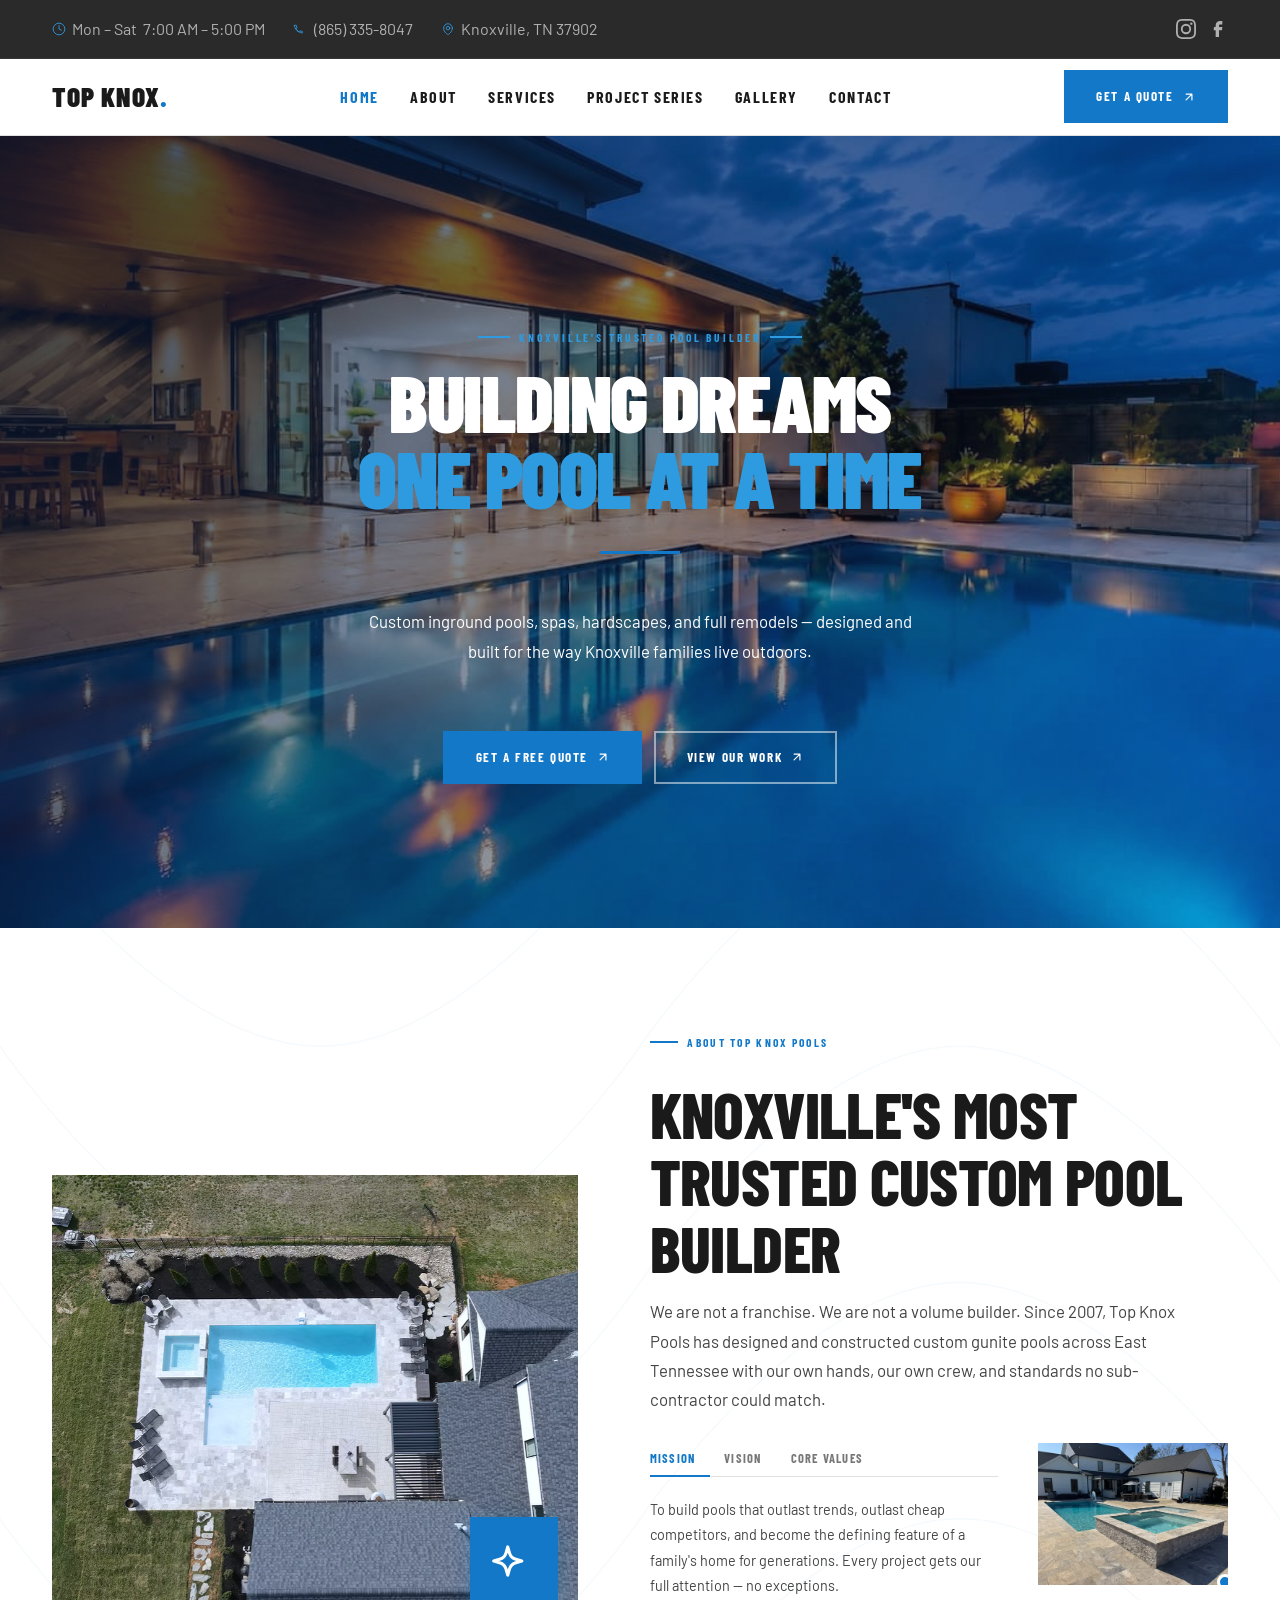
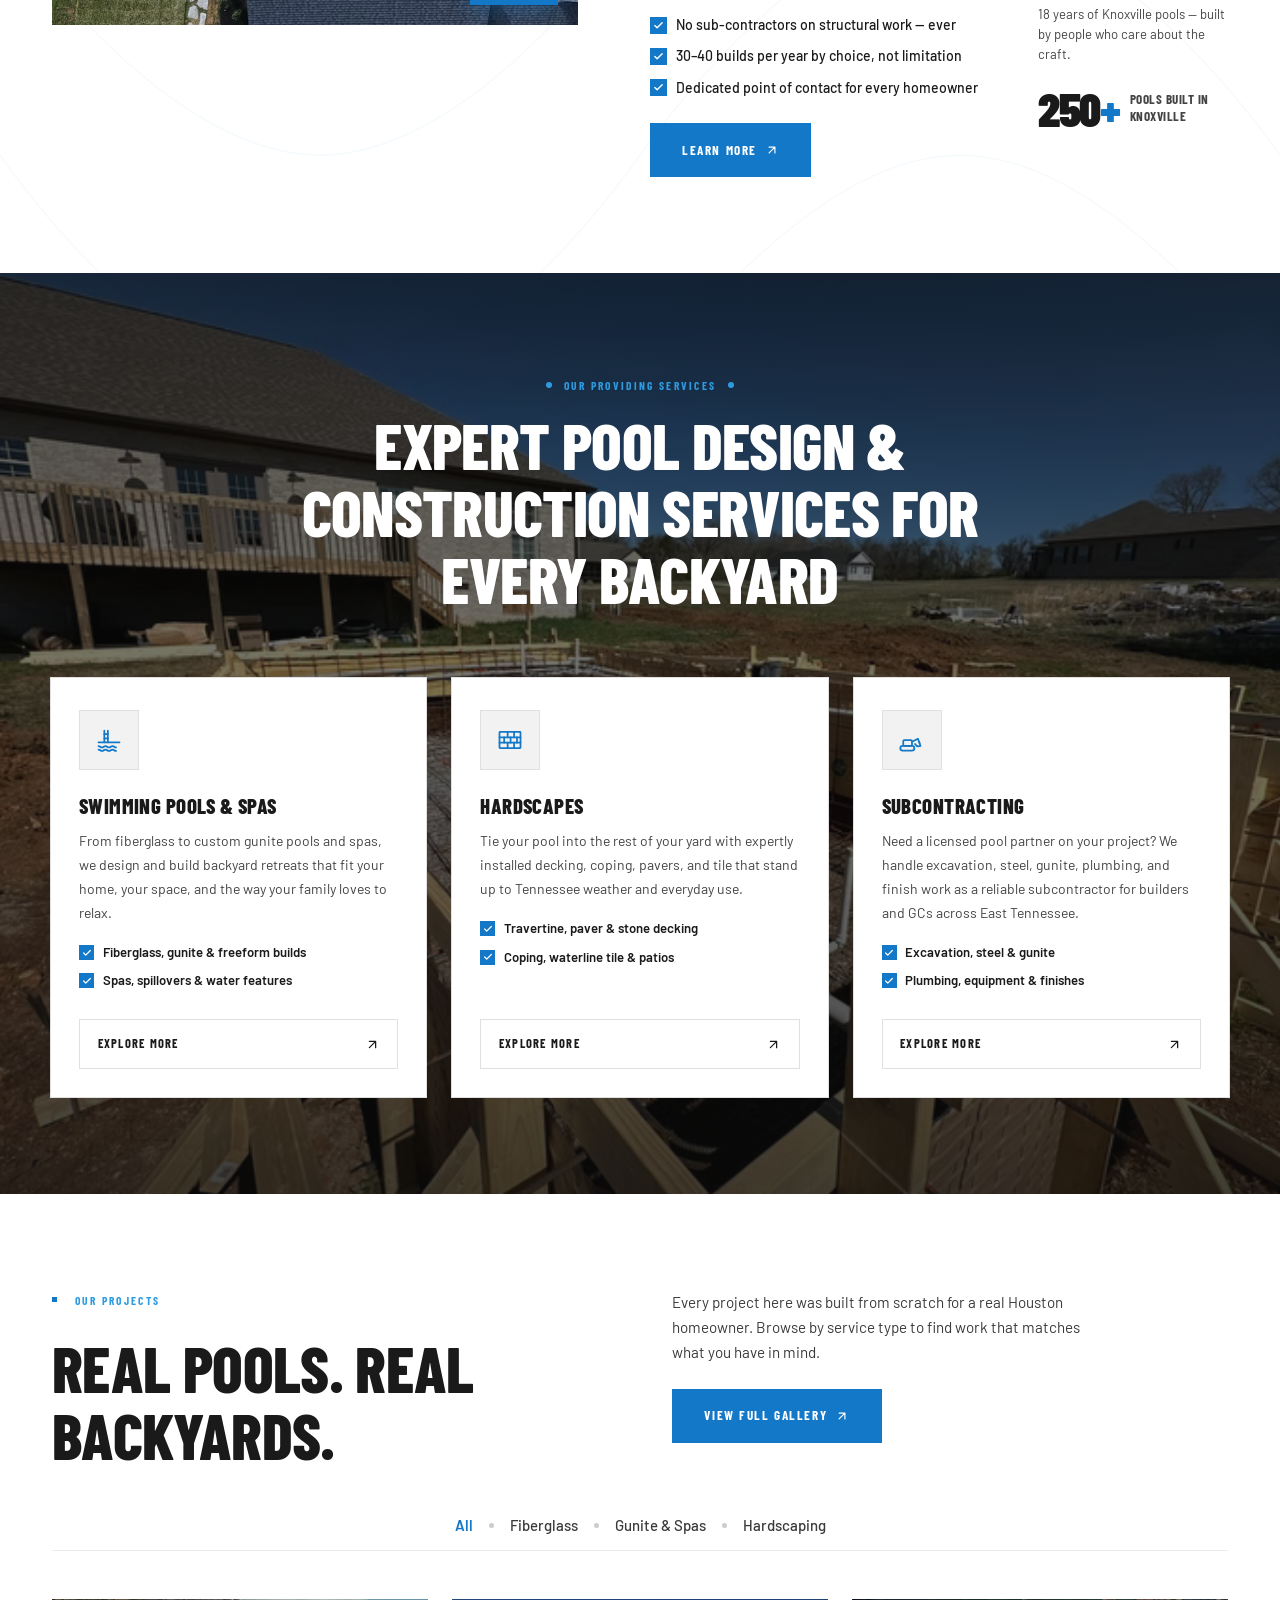
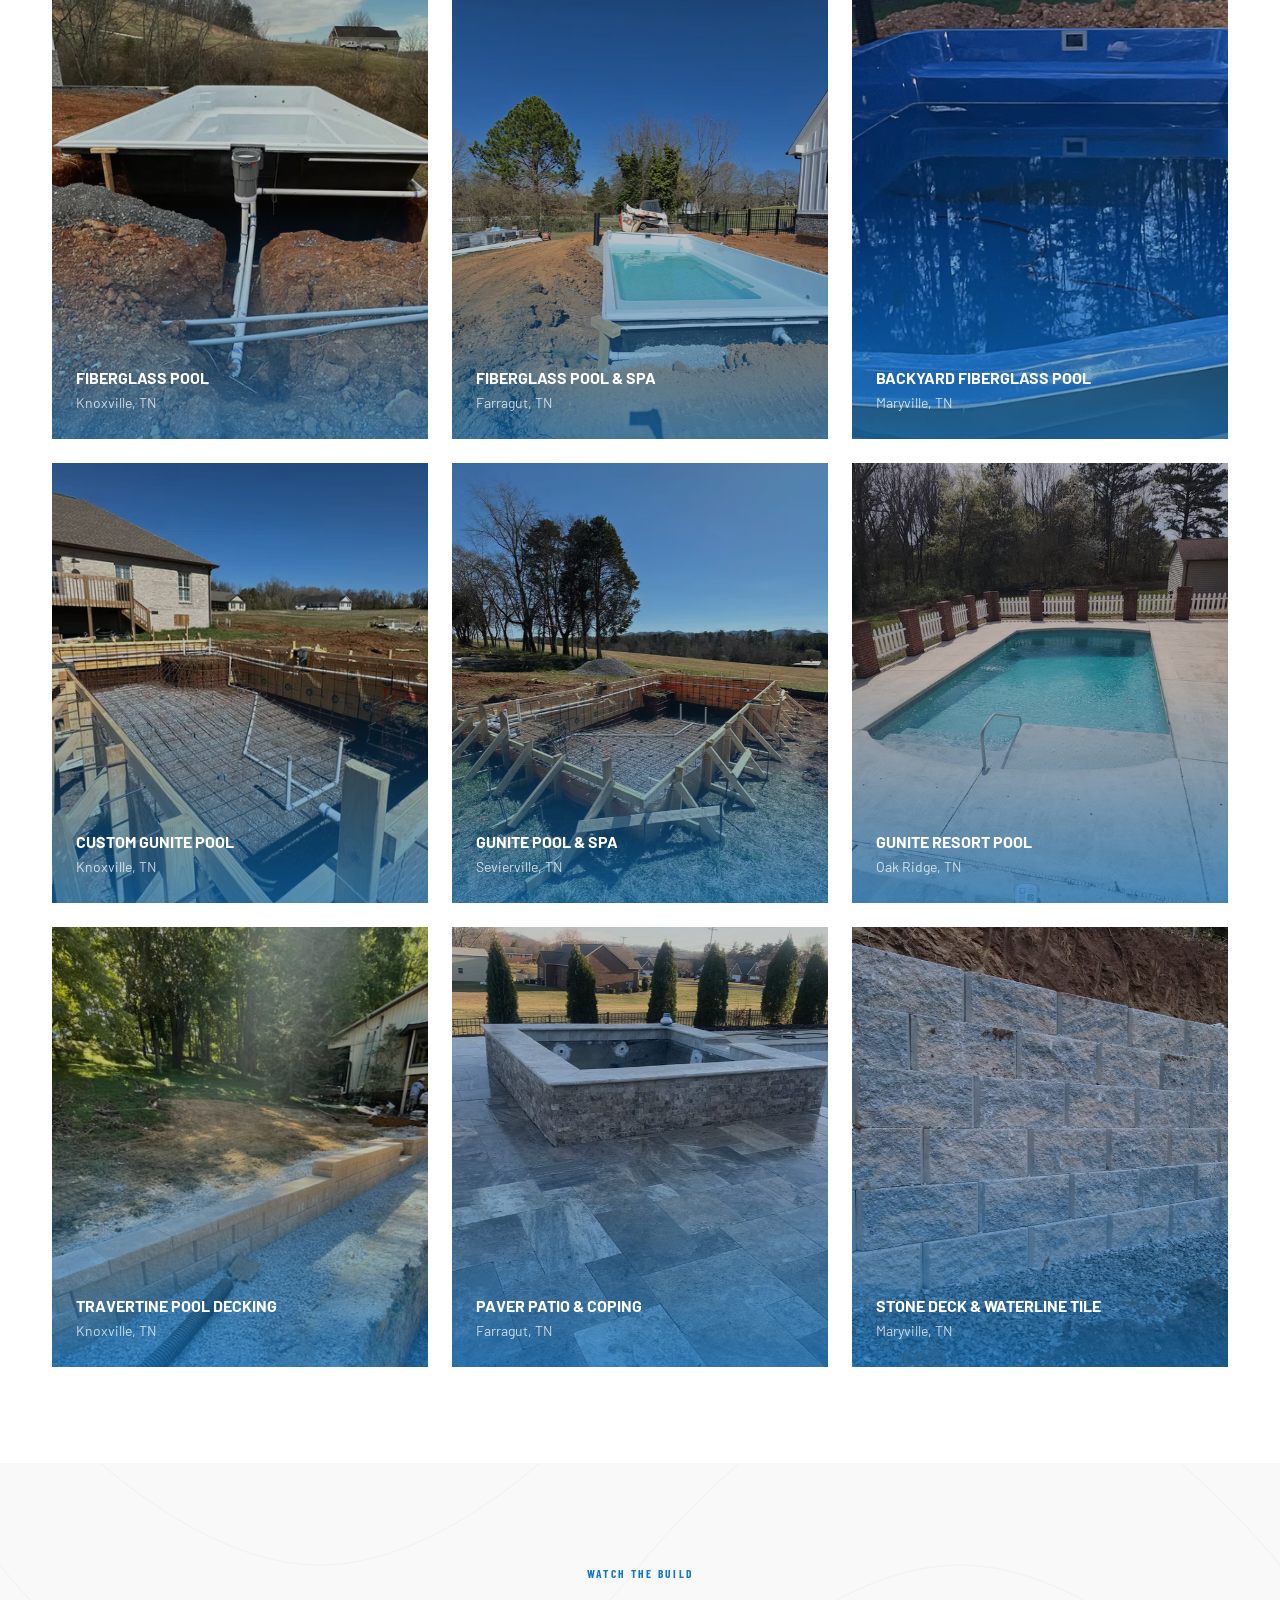
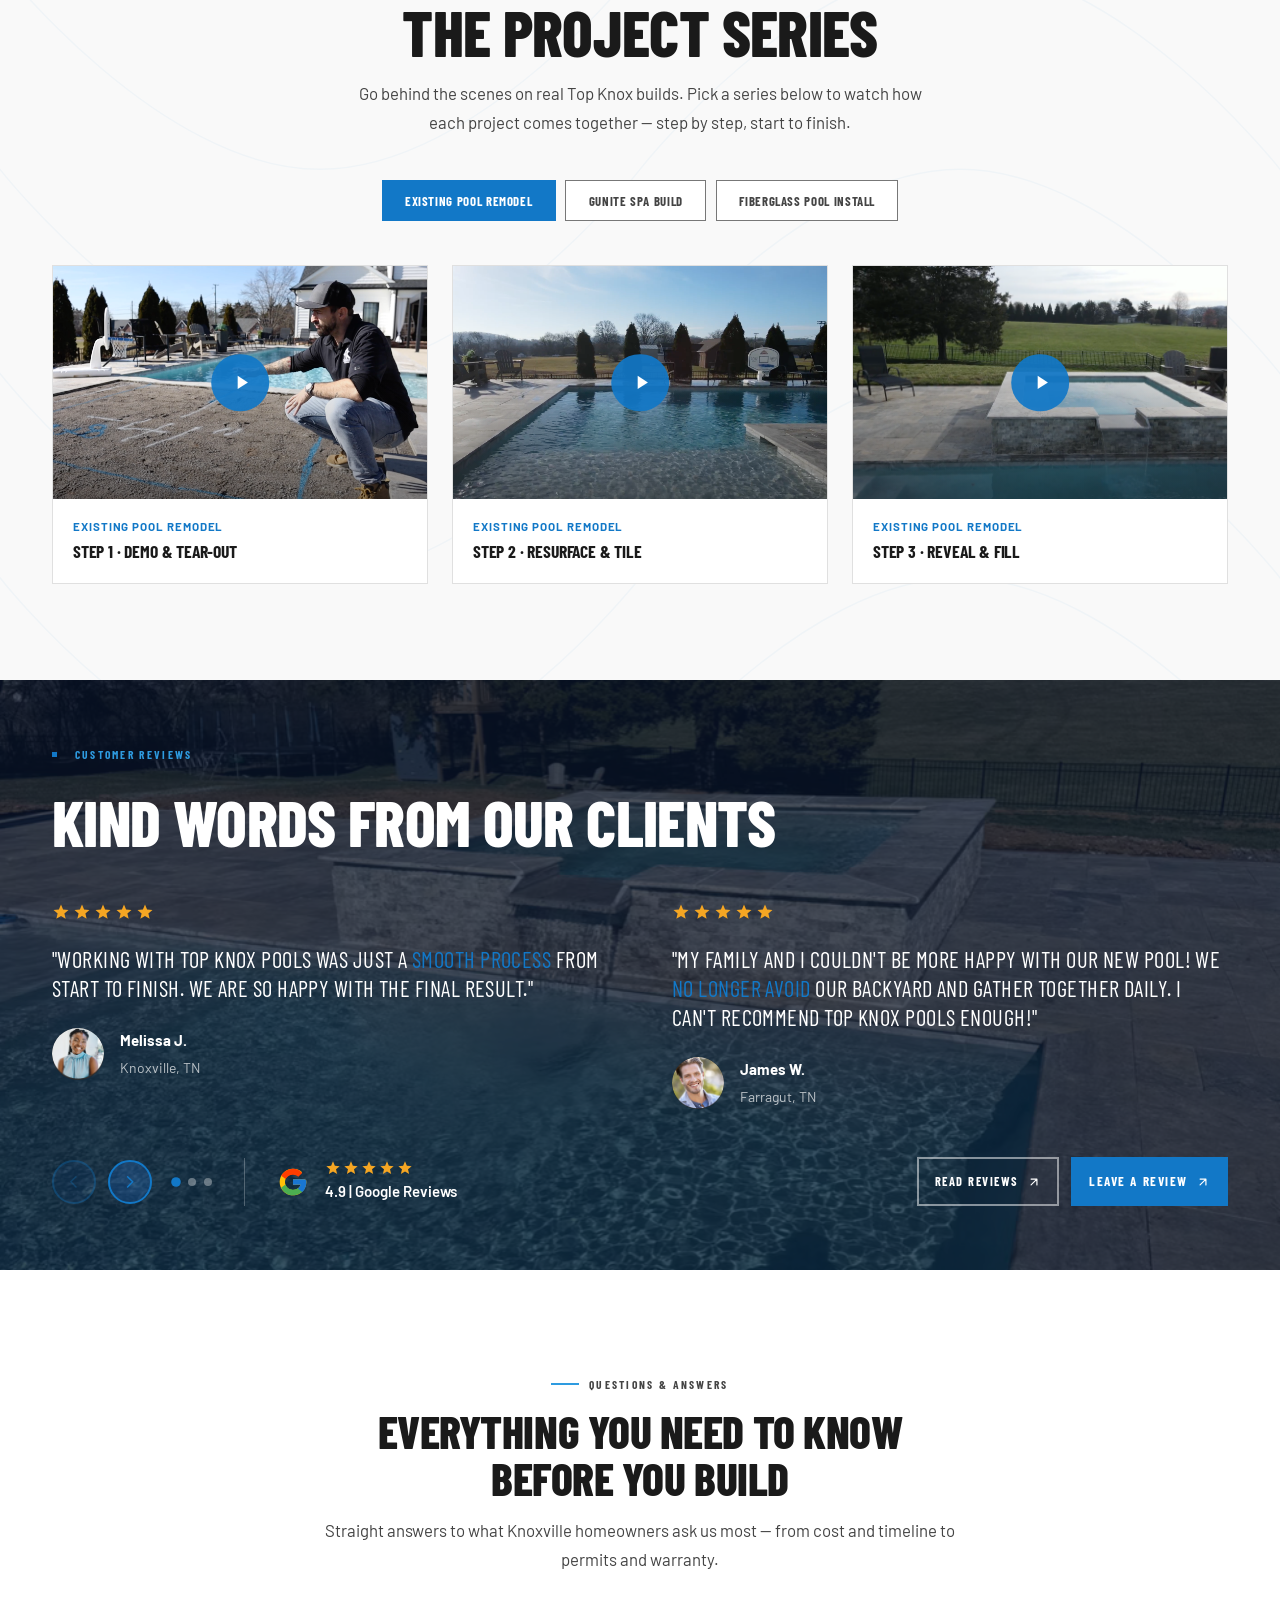
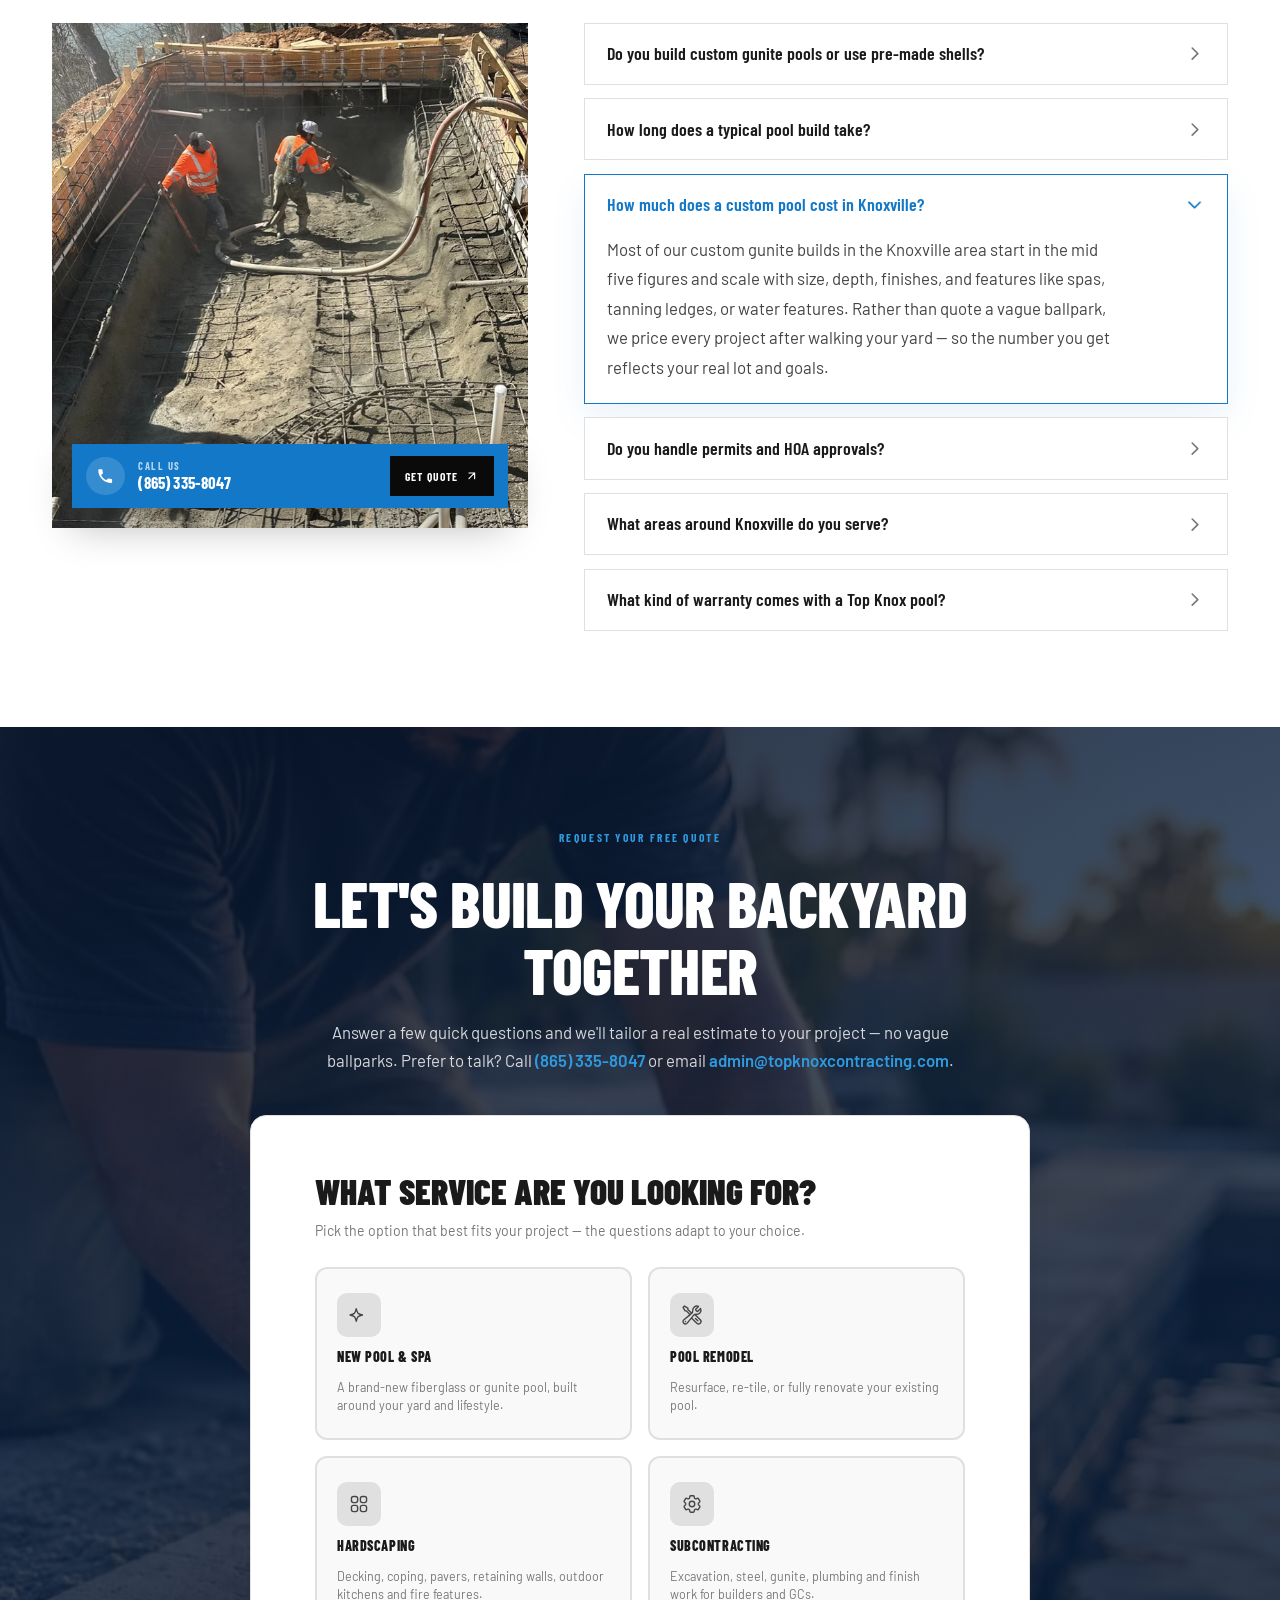
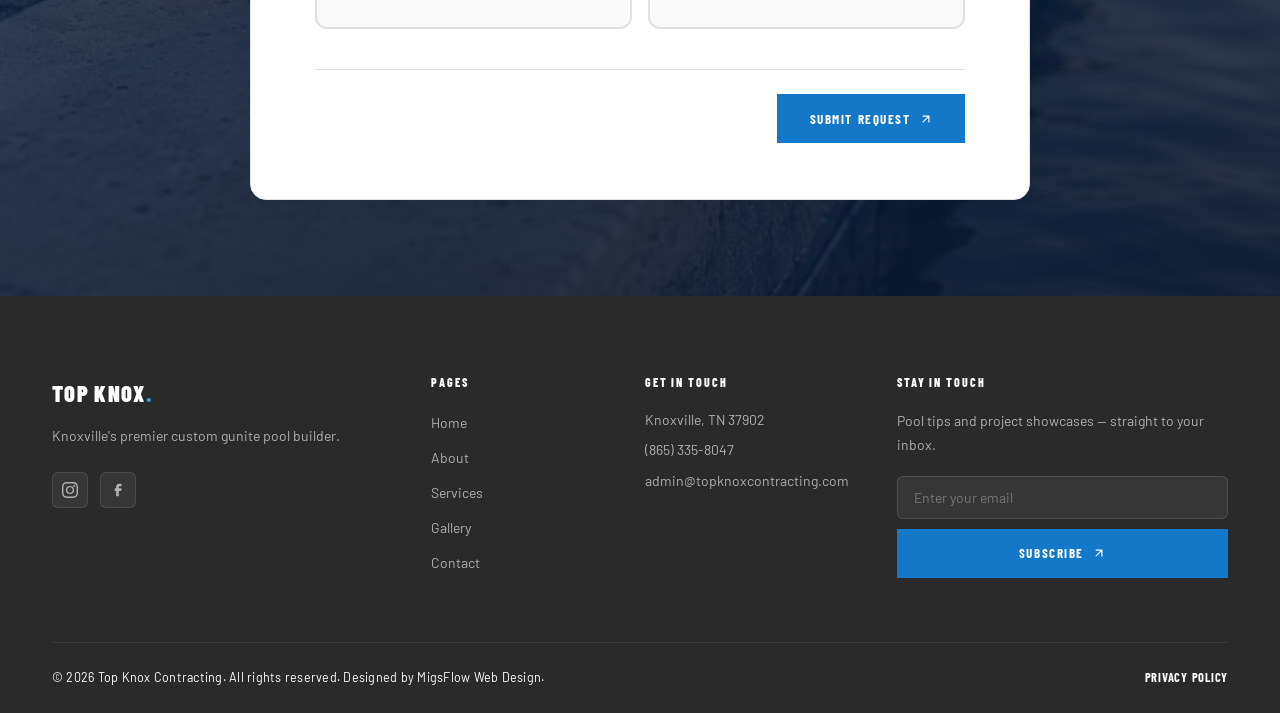
==== commit 08980aca: "update" ====
--- a/index.html
+++ b/index.html
@@ -830,6 +830,16 @@
         <path stroke-linecap="round" stroke-linejoin="round" stroke-width="2" d="M6 18L18 6M6 6l12 12"/>
       </svg>
     </button>
+    <button class="lightbox-nav lightbox-prev" id="lightboxPrev" aria-label="Previous">
+      <svg xmlns="http://www.w3.org/2000/svg" fill="none" viewBox="0 0 24 24" stroke="currentColor" aria-hidden="true">
+        <path stroke-linecap="round" stroke-linejoin="round" stroke-width="2" d="M15 19l-7-7 7-7"/>
+      </svg>
+    </button>
+    <button class="lightbox-nav lightbox-next" id="lightboxNext" aria-label="Next">
+      <svg xmlns="http://www.w3.org/2000/svg" fill="none" viewBox="0 0 24 24" stroke="currentColor" aria-hidden="true">
+        <path stroke-linecap="round" stroke-linejoin="round" stroke-width="2" d="M9 5l7 7-7 7"/>
+      </svg>
+    </button>
     <div class="lightbox-inner">
       <img id="lightboxImg" src="" alt="" loading="lazy" decoding="async">
       <video id="lightboxVideo" class="lightbox-video" controls playsinline preload="auto"></video>
@@ -1481,6 +1491,9 @@
     </div>
   </footer>
 
+  <!-- Back-to-top button -->
+  <button id="scrollTop" class="scroll-top-btn" aria-label="Scroll to top"><svg xmlns="http://www.w3.org/2000/svg" fill="none" viewBox="0 0 24 24" stroke="currentColor"><path stroke-linecap="round" stroke-linejoin="round" stroke-width="2" d="M5 15l7-7 7 7"/></svg></button>
+
 
 
   <!-- =====================================================================
--- a/css/graft.css
+++ b/css/graft.css
@@ -63,7 +63,7 @@
 
   /* misc */
   --section-padding: clamp(2rem, 8vw, 4rem);
-  --radius-card: 15px;
+  --radius-card: 0;   /* square corners across gallery + lightbox (Top Knox) */
   --transition-base: 0.2s ease;
 }
 
@@ -286,7 +286,7 @@
 
 .project-card {
   position: relative;
-  border-radius: var(--radius-card);
+
   overflow: hidden;
   cursor: pointer;
   flex: 0 0 85vw;
@@ -313,7 +313,6 @@
   object-fit: cover;
   object-position: center;
   display: block;
-  border-radius: var(--radius-card);
   transition: transform 0.5s ease;
   background-color: var(--bg-300);
 }
@@ -956,7 +955,7 @@
   text-align: left;
   background: var(--white);
   border: 1px solid var(--grey-200);
-  border-radius: 14px;
+  border-radius: 0;
   overflow: hidden;
   cursor: pointer;
   padding: 0;
@@ -1103,7 +1102,14 @@
    13 — QUOTE SECTION (homepage) — wraps the quote.css wizard at the bottom
 ============================================================================= */
 #quote {
-  background: var(--grey-100);
+  position: relative;
+  background-color: #09162d;          /* navy fallback while the photo loads */
+  background-image:
+    linear-gradient(160deg, rgba(9, 22, 45, 0.88) 0%, rgba(11, 35, 66, 0.78) 45%, rgba(9, 22, 45, 0.9) 100%),
+    url("../images/home/jpg/final-cta-d.jpeg");
+  background-size: cover;
+  background-position: center;
+  background-repeat: no-repeat;
 }
 .quote-home-header {
   text-align: center;
@@ -1112,20 +1118,50 @@
 }
 .quote-home-header .eyebrow {
   justify-content: center;
-  color: var(--maroon);
+  color: var(--maroon-lt);            /* brighter blue reads on the dark photo */
 }
 .quote-home-header .eyebrow::before { display: none; }
 .quote-home-header h2 {
-  color: var(--text-primary);
+  color: #ffffff;
   margin: 0.6rem 0 0.9rem;
 }
 .quote-home-header p {
-  color: var(--text-body);
+  color: rgba(255, 255, 255, 0.82);
   line-height: 1.7;
 }
 .quote-home-header a {
-  color: var(--maroon);
+  color: var(--maroon-lt);
   font-weight: 600;
   text-decoration: none;
 }
 .quote-home-header a:hover { text-decoration: underline; }
+
+
+/* =============================================================================
+   14 — LIGHTBOX PREV/NEXT NAV (browse images/videos without closing)
+============================================================================= */
+.lightbox-nav {
+  position: absolute;
+  top: 50%;
+  transform: translateY(-50%);
+  width: 2.75rem;
+  height: 2.75rem;
+  border-radius: 50%;
+  background: rgba(255, 255, 255, 0.1);
+  border: none;
+  color: var(--white);
+  cursor: pointer;
+  display: none;                 /* shown by JS only when 2+ items */
+  align-items: center;
+  justify-content: center;
+  transition: background var(--transition-base);
+  z-index: 2;
+}
+.lightbox-nav:hover { background: rgba(255, 255, 255, 0.22); }
+.lightbox-nav svg { width: 1.4rem; height: 1.4rem; }
+.lightbox-prev { left: var(--space-md); }
+.lightbox-next { right: var(--space-md); }
+@media (min-width: 768px) {
+  .lightbox-prev { left: var(--space-lg); }
+  .lightbox-next { right: var(--space-lg); }
+}
